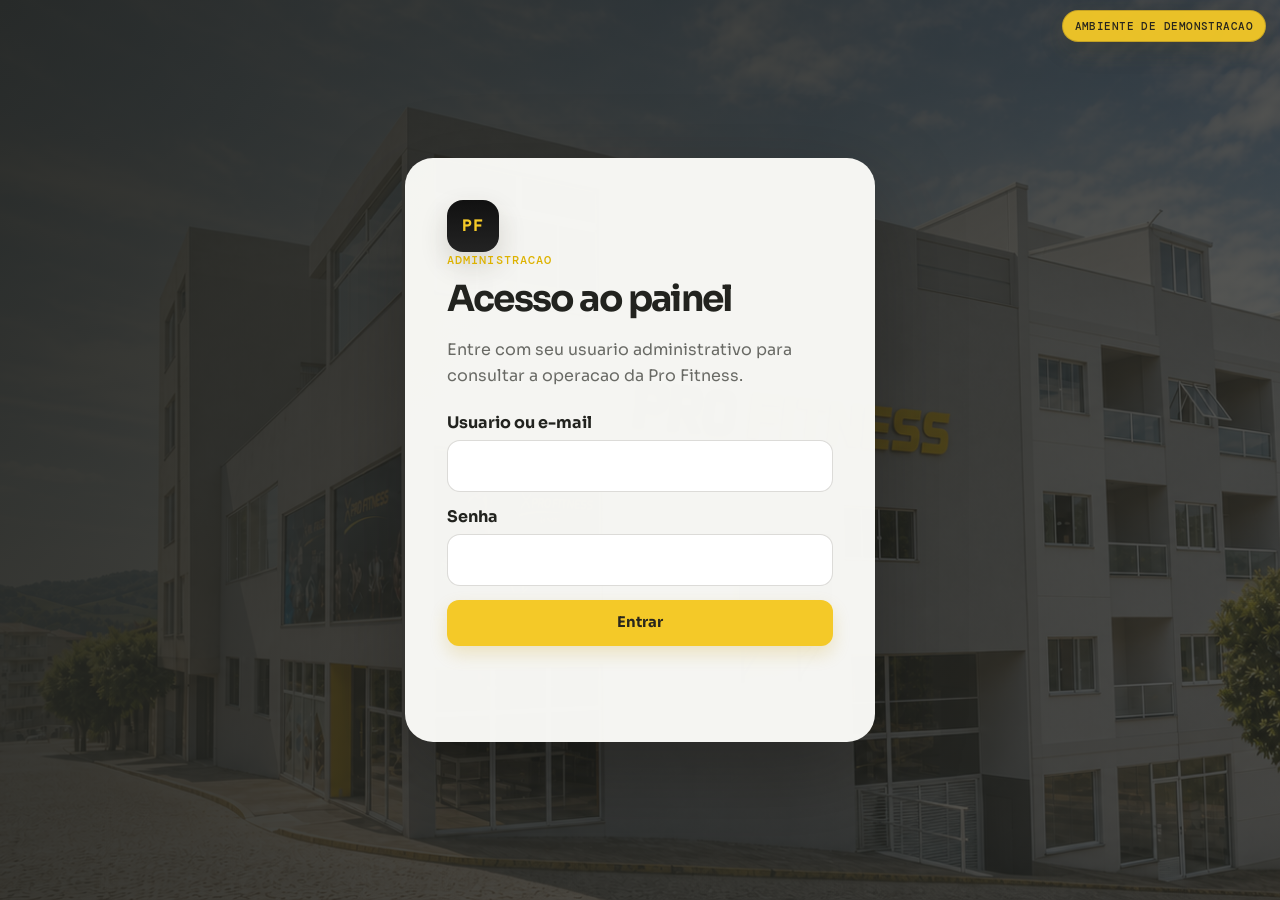
==== painel.html @ 15c0f190 "Compact admin dashboard layout" ====
<!DOCTYPE html>

<html lang="pt-BR">
<head>
<meta charset="utf-8"/>
<meta content="width=device-width, initial-scale=1.0" name="viewport"/>
<title>Pro Fitness | Painel de Gestao</title>
<meta content="#f4c928" name="theme-color"/>
<link href="https://fonts.googleapis.com" rel="preconnect"/>
<link crossorigin="" href="https://fonts.gstatic.com" rel="preconnect"/>
<link href="https://fonts.googleapis.com/css2?family=DM+Mono:wght@400;500&amp;family=Sora:wght@400;500;600;700;800&amp;display=swap" rel="stylesheet"/>
<link href="assets/css/painel.css?v=20260711-admin-compact1" rel="stylesheet"/>
<link href="manifest.webmanifest" rel="manifest"/>
</head>
<body>
<div class="environment-badge" data-environment-badge hidden></div>
<section class="admin-auth-view" id="adminAuthView"><div class="admin-auth-card" id="adminLoginCard"><span class="brand-mark">PF</span><p class="eyebrow">ADMINISTRACAO</p><h1>Acesso ao painel</h1><p>Entre com seu usuario administrativo para consultar a operacao da Pro Fitness.</p><form id="adminLoginForm" class="admin-auth-form"><label>Usuario ou e-mail<input name="login" autocomplete="username" required/></label><label>Senha<input type="password" name="password" autocomplete="current-password" required/></label><button class="primary-button" type="submit">Entrar</button></form><p id="adminLoginFeedback" class="admin-auth-feedback" aria-live="polite"></p></div><div class="admin-auth-card" id="adminPasswordChangeCard" hidden><span class="brand-mark">PF</span><p class="eyebrow">PRIMEIRO ACESSO</p><h1>Crie uma nova senha</h1><p>Substitua a senha temporaria antes de abrir o painel.</p><form id="adminPasswordChangeForm" class="admin-auth-form"><label>Senha temporaria<input type="password" name="currentPassword" required/></label><label>Nova senha<input type="password" name="newPassword" minlength="8" required/></label><label>Confirmar senha<input type="password" name="confirmPassword" minlength="8" required/></label><button class="primary-button" type="submit">Salvar nova senha</button></form><button class="ghost-button" id="cancelAdminPasswordChange" type="button">Cancelar</button><p id="adminPasswordChangeFeedback" class="admin-auth-feedback" aria-live="polite"></p></div></section>
<div class="dashboard-shell" id="adminAppShell" hidden>
<header class="admin-header photo-only-header">
<figure class="academy-visual">
<img alt="Fachada da Pro Fitness Academia" src="assets/images/pro-fitness-fachada.png"/>
</figure>
</header>
<div class="admin-session-bar"><div><span>Sessao</span><strong id="adminCurrentUser">-</strong></div><button class="ghost-button" id="adminLogoutButton" type="button">Sair</button></div>
<div class="panel-navigation-shell">
<nav aria-label="Areas do painel" class="main-section-nav">
<button aria-pressed="true" class="main-section-button active" data-main-section="overview" type="button">
<span>Painel</span>
</button>
<button aria-pressed="false" class="main-section-button" data-main-section="operation" type="button">
<span>Alunos</span>
</button>
<button aria-pressed="false" class="main-section-button" data-main-section="weekly" type="button">
<span>Grade</span>
</button>
<button aria-pressed="false" class="main-section-button" data-main-section="staff" type="button">
<span>Equipe</span>
</button>
<button aria-pressed="false" class="main-section-button finance-nav-button" data-main-section="finance" type="button">
<span>Financeiro</span>
</button>
<button aria-pressed="false" class="main-section-button" data-main-section="settings" type="button"><span>Config</span></button>
</nav>
<div class="panel-utility-actions">
<label class="global-student-search"><span class="visually-hidden">Busca global de aluno</span><input autocomplete="off" id="globalStudentSearch" list="globalStudentSearchList" placeholder="Localizar aluno" type="search"/><datalist id="globalStudentSearchList"></datalist></label>
<a class="ghost-button" href="index.html">Aluno</a>
<details class="system-menu">
<summary>Ferramentas</summary>
<div class="system-menu-popover">
<button class="ghost-button" id="syncSheetsButton">Sincronizar Sheets</button>
<button class="ghost-button" id="openGateSimulatorButton">Simular catraca</button>
<button class="ghost-button danger-button" id="resetDemoButton">Restaurar demonstracao</button>
</div>
</details>
</div>
<div class="admin-sync-status" id="adminSyncStatus" aria-live="polite">
<span class="admin-sync-dot" id="adminConnectionDot"></span>
<strong id="adminConnectionText">Dados deste computador</strong>
<button class="admin-sync-pending" hidden id="adminPendingSyncButton" type="button">0 pendencias</button>
<span id="adminLastSyncText">Ainda nao sincronizado</span>
<button class="ghost-button admin-sync-now" id="retryAdminSyncButton" type="button">Sincronizar</button>
</div>
</div>
<section class="main-section overview-section" data-main-panel="overview" id="overviewSection">
<article class="overview-lead operational-bar">
<div>
<h2 id="overviewDate">Hoje na Pro Fitness</h2>
</div>
<div class="overview-lead-actions">
<button class="primary-button" id="openStudentsOverviewButton" type="button">Alunos</button>
</div>
</article>
<section class="overview-grid" id="metricGrid"></section>
<section class="admin-daily-grid" id="adminDailyGrid"></section>
<section class="insight-grid">
<article class="dashboard-card insight-card attendance-card">
<div class="section-head">
<div>
<h2>Frequencia nos ultimos 7 dias</h2>
</div>
<span class="insight-label" id="attendanceTotal">0 entradas</span>
</div>
<div aria-label="Grafico de entradas dos ultimos sete dias" class="attendance-chart" id="attendanceChart"></div>
</article>
<article class="dashboard-card insight-card agenda-summary-card">
<div class="section-head">
<div>
<h2>Agenda de hoje</h2>
</div>
</div>
<div class="agenda-summary" id="todayAgendaSummary"></div>
</article>
<article class="dashboard-card insight-card enrollment-chart-card">
<div class="section-head">
<div>
<h2>Novas matriculas por mes</h2>
</div>
<span class="insight-label">Ultimos 6 meses</span>
</div>
<div aria-label="Grafico de novas matriculas dos ultimos seis meses" class="enrollment-chart" id="enrollmentChart"></div>
</article>
<article class="dashboard-card insight-card student-mix-card">
<div class="section-head">
<div>
<h2>Situacao dos alunos</h2>
</div>
</div>
<div class="student-mix" id="studentMix"></div>
</article>
</section>
<article class="dashboard-card weekly-overview-card">
<div class="section-head weekly-overview-head">
<div>
<h2>Agenda semanal</h2>
</div>
<button class="ghost-button" id="manageWeeklyScheduleButton" type="button">Atualizar grade</button>
</div>
<div class="weekly-overview-layout">
<section aria-label="Calendario semanal de atividades" class="weekly-calendar-panel">
<div class="weekly-day-selector" id="weeklyDaySelector"></div>
<div class="weekly-calendar" id="weeklyScheduleCalendar"></div>
</section>
<aside class="upcoming-classes-panel">
<div class="upcoming-panel-head">
<h3>Proximas aulas</h3>
</div>
<div class="upcoming-class-list" id="upcomingClassList"></div>
</aside>
</div>
</article>
</section>
<section class="main-section operation-section" data-main-panel="operation" hidden="" id="operationSection">
<article class="dashboard-card operation-command-bar">
<label class="operation-search-field">
<span class="visually-hidden">Buscar aluno</span>
<input autocomplete="off" id="studentSearchFilter" placeholder="Nome, telefone ou plano" type="search"/>
</label>
<div class="operation-command-actions">
<span class="result-count" id="studentRosterCount">0 alunos</span>

</div>
</article>
<section class="workspace-grid">
<article class="dashboard-card list-card">
<div class="section-head operation-list-head">
<div>
<h2>Alunos</h2>
</div>
<div class="toolbar">
<button class="filter-button active" data-filter="todos">Todos</button>
<button class="filter-button" data-filter="ativos">Liberados</button>
<button class="filter-button" data-filter="bloqueados">Bloqueados</button>
<button class="filter-button" data-filter="pendentes">Matricula pendente</button>
</div>
</div>
<div class="roster-list" id="studentRoster"></div>
</article>
<article class="dashboard-card detail-card">
<div class="empty-state" id="workspaceEmpty">Selecione um aluno.</div>
<div hidden="" id="workspaceContent">
<section class="student-fixed-header" id="studentFixedHeader">
<div class="student-header-top">
<div class="student-identity-block">
<div class="student-name-line">
<h2 id="workspaceTitle">Selecione um aluno</h2>
<div class="student-header-badges" id="studentHeaderBadges"></div>
</div>
<div class="student-header-meta" id="studentHeaderMeta"></div>
</div>
<div aria-label="Acoes rapidas do aluno" class="student-quick-actions admin-finance-only-actions">
<button class="primary-button" data-quick-action="payment" type="button">Receber mensalidade</button>




</div>
</div>
<div class="student-presence-summary" id="studentPresenceSummary"></div>
</section>
<div aria-label="Gestao do aluno" class="student-tabs" role="tablist">
<button aria-controls="tabFicha" aria-selected="true" class="student-tab active" data-panel-tab="ficha" role="tab" type="button">Resumo</button>
<button aria-controls="tabTreinos" aria-selected="false" class="student-tab" data-panel-tab="treinos" role="tab" type="button">Treinos</button>
<button aria-controls="tabAvaliacoes" aria-selected="false" class="student-tab" data-panel-tab="avaliacoes" role="tab" type="button">Avaliacoes</button>
<button aria-controls="tabAgenda" aria-selected="false" class="student-tab" data-panel-tab="agenda" role="tab" type="button">Agenda</button>
<button aria-controls="tabPresencas" aria-selected="false" class="student-tab" data-panel-tab="presencas" role="tab" type="button">Presenças</button>
</div>
<section class="student-tab-panel active" data-panel="ficha" id="tabFicha" role="tabpanel"><section class="sub-card module-card admin-readonly-card">
<div class="section-head compact-head">
<div><h3>Resumo</h3></div>
<span class="readonly-chip">Somente consulta</span>
</div>
<div class="admin-student-data-grid" id="adminStudentSummary"></div>
<div class="admin-stat-grid" id="adminOperationalStats"></div>
</section>
<section class="sub-card module-card student-form-card" hidden="">
<form class="student-form-layout" id="studentForm">
<input name="id" type="hidden"/>
<div class="student-form-sections">
<section aria-labelledby="personalDataTitle" class="student-form-section">
<div class="student-form-section-head">
<h3 id="personalDataTitle">Dados pessoais</h3>
</div>
<div class="form-grid student-form-grid">
<label class="full">
Nome
<input name="name" required="" type="text"/>
</label>
<label>
Telefone
<input name="phone" required="" type="tel"/>
</label>
<label>
E-mail
<input name="email" required="" type="email"/>
</label>
<label>
Data de nascimento
<input name="birthDate" type="date"/>
</label>
<label>
Objetivo
<input name="goal" placeholder="Ex.: hipertrofia" type="text"/>
</label>
<label class="full">
Observacoes gerais
<textarea name="notes" rows="3"></textarea>
</label>
</div>
</section>
<section aria-labelledby="planDataTitle" class="student-form-section">
<div class="student-form-section-head">
<h3 id="planDataTitle">Plano</h3>
</div>
<div class="form-grid student-form-grid">
<label class="full">
Plano
<input name="plan" placeholder="Ex.: 3x por semana" type="text"/>
</label>
<label>
Valor mensal
<input min="0" name="monthlyFee" placeholder="0,00" step="0.01" type="number"/>
</label>
<label>
Status do aluno
<select name="status">
<option value="ativo">Ativo</option>
<option value="pausado">Pausado</option>
<option value="inativo">Inativo</option>
</select>
</label>
</div>
</section>
<section aria-labelledby="healthDataTitle" class="student-form-section">
<div class="student-form-section-head">
<h3 id="healthDataTitle">Saude e restricoes</h3>
</div>
<div class="form-grid student-form-grid">
<label class="full">
Restricoes fisicas
<textarea name="restrictions" placeholder="Lesoes, dores, limitacoes e cuidados importantes." rows="5"></textarea>
</label>
</div>
</section>
<section aria-labelledby="accessDataTitle" class="student-form-section">
<div class="student-form-section-head">
<h3 id="accessDataTitle">Acesso ao aplicativo</h3>
</div>
<div class="form-grid student-form-grid">
<label>
Status da matricula
<select name="enrollmentStatus">
<option value="pendente">Pendente</option>
<option value="ativo">Ativo</option>
</select>
</label>
<label>
Politica de acesso
<select name="appAccessPolicy">
<option value="auto">Automatico pelas regras do sistema</option>
<option value="liberado">Liberado manualmente</option>
<option value="bloqueado">Bloqueado manualmente</option>
</select>
</label>
<label class="full">
Motivo do bloqueio ou observacao
<textarea name="accessBlockReason" rows="3"></textarea>
</label>
</div>
</section>
</div>
<div class="student-form-savebar">
<span id="studentFormSaveStatus">Ficha do aluno</span>
<button class="primary-button" type="submit">Salvar aluno</button>
</div>
</form>
</section>
<section class="sub-card module-card student-financial-history-card">
<div class="section-head compact-head">
<div>
<h3>Historico de pagamentos</h3>
</div>
<button class="ghost-button" id="openStudentFinanceHistoryButton" type="button">Abrir no Financeiro</button>
</div>
<div class="student-financial-summary" id="studentFinancialSummary"></div>
<div class="student-payment-history" id="studentPaymentHistory"></div>
</section>
<section class="sub-card module-card student-history-card">
<div class="section-head compact-head">
<div>
<h3>Atividade operacional</h3>
</div>
</div>
<div class="timeline-list" id="studentTimeline"></div>
</section>
</section>
<section class="student-tab-panel" data-panel="treinos" hidden="" id="tabTreinos" role="tabpanel">
<div class="module-grid">
<section class="sub-card module-card" hidden="">
<div class="section-head compact-head">
<div>
<h3>Treino</h3>
</div>
<button class="ghost-button" id="newWorkoutButton" type="button">Novo treino</button>
</div>
<form class="form-grid" id="workoutForm">
<input name="id" type="hidden"/>
<input name="studentId" type="hidden"/>
<label>
                      Nome do treino
                      <input name="title" placeholder="Ex.: Treino A - Superiores" required="" type="text"/>
</label>
<label>
                      Divisao
                      <select name="division">
<option value="A">A</option>
<option value="B">B</option>
<option value="C">C</option>
<option value="D">D</option>
</select>
</label>
<label>
                      Grupo muscular
                      <input name="muscleGroup" placeholder="Ex.: Peito e triceps" type="text"/>
</label>
<label>
                      Status
                      <select name="status">
<option value="ativo">Ativo</option>
<option value="encerrado">Encerrado</option>
</select>
</label>
<label class="full">
                      Exercicios
                      <textarea name="exercises" placeholder="Um exercicio por linha ou separado por virgula." required="" rows="4"></textarea>
</label>
<label>
                      Series
                      <input name="sets" placeholder="Ex.: 4x" type="text"/>
</label>
<label>
                      Repeticoes
                      <input name="reps" placeholder="Ex.: 8-12" type="text"/>
</label>
<label>
                      Carga de referencia
                      <input name="load" placeholder="Ex.: 30 kg" type="text"/>
</label>
<label>
                      Intervalo
                      <input name="rest" placeholder="Ex.: 60 s" type="text"/>
</label>
<label class="full">
                      Observacoes
                      <textarea name="notes" rows="3"></textarea>
</label>
<div class="form-actions full">
<button class="primary-button" type="submit">Salvar treino</button>
</div>
</form>
</section>
<section class="sub-card module-card">
<div class="section-head compact-head">
<div>
<h3>Treinos registrados pelo professor</h3>
</div>
</div>
<div class="admin-stat-grid compact" id="adminWorkoutStats"></div><div class="record-list" id="workoutList"></div>
</section>
</div>
</section>
<section class="student-tab-panel" data-panel="avaliacoes" hidden="" id="tabAvaliacoes" role="tabpanel">
<div class="module-grid">
<section class="sub-card module-card" hidden="">
<div class="section-head compact-head">
<div>
<h3>Nova avaliacao fisica</h3>
</div>
<button class="ghost-button" id="newAssessmentButton" type="button">Nova avaliacao</button>
</div>
<form class="form-grid" id="assessmentForm">
<input name="id" type="hidden"/>
<input name="studentId" type="hidden"/>
<label>
                      Data
                      <input name="date" required="" type="date"/>
</label>
<label>
                      Peso (kg)
                      <input min="0" name="weight" required="" step="0.1" type="number"/>
</label>
<label>
                      Altura (m)
                      <input min="0" name="height" required="" step="0.01" type="number"/>
</label>
<label>
                      IMC calculado
                      <input name="imc" readonly="" step="0.01" type="number"/>
</label>
<label>
                      Gordura corporal (%)
                      <input min="0" name="bodyFat" step="0.1" type="number"/>
</label>
<label>
                      Peitoral (cm)
                      <input min="0" name="chest" step="0.1" type="number"/>
</label>
<label>
                      Cintura (cm)
                      <input min="0" name="waist" step="0.1" type="number"/>
</label>
<label>
                      Quadril (cm)
                      <input min="0" name="hip" step="0.1" type="number"/>
</label>
<label>
                      Braco (cm)
                      <input min="0" name="arm" step="0.1" type="number"/>
</label>
<label>
                      Coxa (cm)
                      <input min="0" name="thigh" step="0.1" type="number"/>
</label>
<label class="full">
                      Fotos de evolucao (links)
                      <textarea name="photos" placeholder="Cole links das fotos, separados por virgula." rows="2"></textarea>
</label>
<label class="full">
                      Observacoes
                      <textarea name="notes" rows="3"></textarea>
</label>
<div class="form-actions full">
<button class="primary-button" type="submit">Salvar avaliacao</button>
</div>
</form>
</section>
<section class="sub-card module-card">
<div class="section-head compact-head">
<div>
<h3>Avaliações registradas pelo professor</h3>
</div>
</div>
<div class="admin-stat-grid compact" id="adminAssessmentStats"></div><div class="evolution-chart" hidden="" id="assessmentEvolution"></div>
<div class="record-list" id="assessmentList"></div>
</section>
</div>
</section>
<section class="student-tab-panel" data-panel="agenda" hidden="" id="tabAgenda" role="tabpanel">
<div class="module-grid">
<section class="sub-card module-card" hidden="">
<div class="section-head compact-head">
<div>
<h3>Marcar aula</h3>
</div>
<button class="ghost-button" id="newScheduleButton" type="button">Nova aula</button>
</div>
<form class="form-grid" id="scheduleForm">
<input name="id" type="hidden"/>
<input name="studentId" type="hidden"/>
<label>
                      Data
                      <input name="date" required="" type="date"/>
</label>
<label>
                      Horario
                      <input name="time" required="" type="time"/>
</label>
<label>
                      Modalidade
                      <select name="type">
<option value="presencial">Presencial</option>
<option value="online">Online</option>
</select>
</label>
<label>
                      Status
                      <select name="status">
<option value="marcada">Marcada</option>
<option value="realizada">Realizada</option>
<option value="falta">Falta</option>
<option value="remarcada">Remarcada</option>
<option value="cancelada">Cancelada</option>
</select>
</label>
<label class="full">
                      Observacoes
                      <textarea name="notes" placeholder="Detalhes da sessao, local ou lembretes." rows="4"></textarea>
</label>
<div class="form-actions full">
<button class="primary-button" type="submit">Salvar aula</button>
</div>
</form>
</section>
<section class="sub-card module-card">
<div class="section-head compact-head">
<div>
<h3>Agenda registrada pelo professor</h3>
</div>
</div>
<div class="admin-stat-grid compact" id="adminScheduleStats"></div><div class="record-list" id="scheduleList"></div>
</section>
</div>
</section>
<section class="student-tab-panel" data-panel="presencas" hidden="" id="tabPresencas" role="tabpanel"><section class="sub-card module-card admin-presence-card">
<div class="section-head compact-head">
<div><h3>Presenças e acesso</h3></div>
<span class="readonly-chip">Somente consulta</span>
</div>
<div class="admin-stat-grid" id="adminPresenceStats"></div>
<div class="record-list admin-presence-history" id="adminPresenceHistory"></div>
</section>
<div class="double-grid" hidden="">
<section class="sub-card module-card">
<div class="section-head compact-head">
<div>
<h3>QR da matricula</h3>
</div>
<button class="ghost-button" id="regenEnrollmentButton" type="button">Reemitir QR de matricula</button>
</div>
<div class="code-box" id="enrollmentCodeBox"></div>
<div class="qr-box" id="enrollmentQr"></div>
</section>
<section class="sub-card module-card">
<div class="section-head compact-head">
<div>
<h3>QR de acesso</h3>
</div>
<button class="ghost-button" id="regenGateButton" type="button">Regenerar QR da roleta</button>
</div>
<div class="code-box" id="gateCodeBox"></div>
<div class="qr-box" id="gateQr"></div>
<div class="helper-block" id="gateStateBox"></div>
</section>
</div>
</section>
</div>
</article>
</section>
<section class="footer-grid">
<article class="dashboard-card">
<div class="section-head">
<div>
<h2>Alertas de acesso e cadastro</h2>
</div>
</div>
<div class="timeline-list" id="alertBoard"></div>
</article>
<article class="dashboard-card">
<div class="section-head">
<div>
<h2>Historico do sistema</h2>
</div>
</div>
<div class="timeline-list" id="logBoard"></div>
</article>
</section>
</section>
<section class="main-section weekly-management-section" data-main-panel="weekly" hidden="" id="weeklyManagementSection">
<section class="weekly-management-layout">
<article class="dashboard-card weekly-editor-card">
<div class="section-head compact-head">
<div>
<h2 id="weeklyEditorTitle">Nova atividade</h2>
</div>
</div>
<form class="form-grid weekly-schedule-form" id="weeklyScheduleForm">
<input name="id" type="hidden"/>
<label class="full">
                Nome da atividade
                <input name="title" placeholder="Ex.: Natacao infantil" required="" type="text"/>
</label>
<label>
                Modalidade
                <select name="category" required="">
<option value="natacao">Natacao</option>
<option value="hidroginastica">Hidroginastica</option>
<option value="karate">Karate</option>
<option value="jiu-jitsu">Jiu-jitsu</option>
<option value="funcional">Treino funcional</option>
<option value="danca">Danca</option>
<option value="musculacao">Musculacao orientada</option>
<option value="outra">Outra atividade</option>
</select>
</label>
<label>
                Dia da semana
                <select name="dayOfWeek" required="">
<option value="1">Segunda-feira</option>
<option value="2">Terca-feira</option>
<option value="3">Quarta-feira</option>
<option value="4">Quinta-feira</option>
<option value="5">Sexta-feira</option>
<option value="6">Sabado</option>
<option value="0">Domingo</option>
</select>
</label>
<label>
                Inicio
                <input name="startTime" required="" type="time"/>
</label>
<label>
                Termino
                <input name="endTime" required="" type="time"/>
</label>
<label class="full">
                Professor
                <input name="teacherName" placeholder="Nome do professor" required="" type="text"/>
</label>
<label>
                Local
                <input name="location" placeholder="Ex.: Piscina" type="text"/>
</label>
<label>
                Limite de alunos
                <input min="0" name="capacity" placeholder="Ex.: 20" step="1" type="number"/>
</label>
<label class="full">
                Status
                <select name="status">
<option value="ativo">Ativa na grade</option>
<option value="inativo">Oculta temporariamente</option>
</select>
</label>
<label class="full">
                Observacoes
                <textarea name="notes" placeholder="Faixa etaria, nivel ou orientacoes importantes." rows="3"></textarea>
</label>
<div class="form-actions full weekly-form-actions">
<button class="ghost-button" id="clearWeeklyScheduleButton" type="button">Limpar</button>
<button class="primary-button" type="submit">Salvar na grade</button>
</div>
</form>
</article>
<article class="dashboard-card weekly-admin-list-card">
<div class="section-head weekly-admin-list-head">
<div>
<h2>Grade semanal</h2>
</div>
<span class="result-count" id="weeklyScheduleCount">0 horarios</span>
</div>
<div class="weekly-admin-filters">
<label>
                Dia
                <select id="weeklyDayFilter">
<option value="todos">Todos os dias</option>
<option value="1">Segunda-feira</option>
<option value="2">Terca-feira</option>
<option value="3">Quarta-feira</option>
<option value="4">Quinta-feira</option>
<option value="5">Sexta-feira</option>
<option value="6">Sabado</option>
<option value="0">Domingo</option>
</select>
</label>
<label>
                Buscar
                <input id="weeklySearchFilter" placeholder="Atividade ou professor" type="search"/>
</label>
</div>
<div class="weekly-admin-list" id="weeklyScheduleAdminList"></div>
</article>
</section>
</section>
<section class="main-section staff-section" data-main-panel="staff" hidden="" id="staffSection">
<header class="dashboard-card staff-report-hero">
<div><p class="eyebrow">Equipe</p><h2>Presenca dos professores</h2><p>Entradas, saidas e permanencia. Registro operacional, sem finalidade trabalhista.</p></div>
<div class="staff-report-actions"><button class="ghost-button" id="exportStaffTimeCsvButton" type="button">Exportar CSV</button><button class="primary-button" id="printStaffTimeReportButton" type="button">Imprimir</button></div>
</header>
<article class="dashboard-card staff-report-filters">
<label>De<input id="staffReportStartDate" type="date"/></label>
<label>Ate<input id="staffReportEndDate" type="date"/></label>
<label>Professor<select id="staffReportProfessorFilter"><option value="">Toda a equipe</option></select></label>
<button class="primary-button" id="applyStaffTimeFiltersButton" type="button">Aplicar</button>
</article>
<section class="staff-time-metrics" id="staffTimeMetrics"></section>
<article class="dashboard-card staff-time-report" id="staffTimePrintableReport">
<header class="staff-time-report-head"><div><p class="eyebrow">Pro Fitness Academia</p><h2>Relatorio de presenca e permanencia</h2><p id="staffTimeReportPeriod">Periodo selecionado</p></div><strong id="staffTimeReportPerson">Toda a equipe</strong></header>
<div class="staff-time-table" id="staffTimeTable"></div>
<footer class="staff-time-signatures"><span>Responsavel administrativo</span><span>Professor</span></footer>
</article>
</section>
<section class="main-section settings-section" data-main-panel="settings" hidden="" id="settingsSection">
<header class="dashboard-card settings-head"><div><h2>Configuracoes</h2></div></header>
<section class="settings-grid">
<article class="dashboard-card settings-card"><div class="section-head"><div><h2>Planos</h2></div></div><form class="settings-inline-form" id="planCatalogForm"><label>Nome<input name="name" required type="text"/></label><label>Valor mensal<input min="0" name="monthlyFee" step="0.01" type="number"/></label><button class="primary-button" type="submit">Adicionar</button></form><div class="settings-list" id="planCatalogList"></div></article>
<article class="dashboard-card settings-card"><div class="section-head"><div><h2>Modalidades</h2></div></div><form class="settings-inline-form" id="modalityCatalogForm"><label>Nome<input name="name" required type="text"/></label><button class="primary-button" type="submit">Adicionar</button></form><div class="settings-list" id="modalityCatalogList"></div></article>
<article class="dashboard-card settings-card"><div class="section-head"><div><h2>Regras do aluno</h2></div></div><form class="settings-inline-form" id="paymentRulesForm"><label>Dias de aviso<input name="paymentAlertDays" placeholder="7, 3, 0" required type="text"/></label><label>Dias de tolerancia<input min="0" name="paymentGraceDays" required type="number"/></label><label>WhatsApp<input name="whatsappNumber" placeholder="5522988233216" type="text"/></label><label class="checkbox-row"><input name="blockAccessOnOverdue" type="checkbox"/><span>Bloquear acesso apos a tolerancia</span></label><button class="primary-button" type="submit">Salvar</button></form></article>
<article class="dashboard-card settings-card staff-settings-card"><div class="section-head"><div><h2>Professores</h2></div></div><form class="settings-inline-form staff-inline-form" id="staffCatalogForm"><label>Nome<input name="name" required type="text"/></label><label>E-mail<input name="email" type="email"/></label><button class="primary-button" type="submit">Adicionar</button></form><div class="settings-list" id="staffCatalogList"></div></article>
<article class="dashboard-card settings-card account-settings-card"><div class="section-head"><div><h2>Usuarios e acessos</h2></div><button class="ghost-button" id="refreshAccountsButton" type="button">Atualizar</button></div><form class="settings-inline-form account-inline-form" id="accountForm"><label>Perfil<select name="role"><option value="student">Aluno</option><option value="professor">Professor</option><option value="admin">Administrador</option></select></label><label>ID do cadastro<input name="personId" required/></label><label>Login / matricula<input name="login" required/></label><label>E-mail<input name="email" type="email"/></label><button class="primary-button" type="submit">Gerar acesso</button></form><div class="settings-list account-list" id="accountList"><p>Carregue as contas para gerenciar acessos.</p></div></article>
<article class="dashboard-card settings-card security-settings-card"><div class="section-head"><div><h2>Sessoes ativas</h2></div><button class="ghost-button" id="refreshSessionsButton" type="button">Atualizar</button></div><div class="settings-list security-list" id="sessionList"><p>Carregue as sessoes para consultar os aparelhos conectados.</p></div></article>
<article class="dashboard-card settings-card security-settings-card"><div class="section-head"><div><h2>Tentativas de login</h2></div><button class="ghost-button" id="refreshLoginAttemptsButton" type="button">Atualizar</button></div><div class="settings-list security-list" id="loginAttemptList"><p>Carregue as tentativas para consultar o historico recente.</p></div></article>
</section>
<article class="dashboard-card admin-quality-card"><div class="section-head"><div><h2>Qualidade cadastral</h2></div></div><div class="admin-quality-grid" id="adminQualityGrid"></div></article>
<article class="dashboard-card data-tools-card">
<div class="section-head"><div><h2>Dados e backup</h2></div></div>
<div class="data-tools-actions">
<button class="primary-button" id="downloadDataBackupButton" type="button">Baixar backup JSON</button>
<label class="ghost-button file-action" for="restoreDataBackupInput">Restaurar backup<input accept="application/json,.json" hidden id="restoreDataBackupInput" type="file"/></label>
<label class="ghost-button file-action" for="importStudentsCsvInput">Importar alunos CSV<input accept="text/csv,.csv" hidden id="importStudentsCsvInput" type="file"/></label>
<button class="ghost-button" id="runDataAuditButton" type="button">Executar auditoria</button>
</div>
<div class="data-audit-grid" id="dataAuditGrid"></div>
<div class="data-audit-list" id="dataAuditList"></div>
</article>
</section>
<section class="main-section finance-section" data-main-panel="finance" hidden="" id="financeSection">
<header class="dashboard-card finance-command-bar">
<div class="finance-command-controls">
<label class="finance-command-field finance-command-period">
<span>Competencia</span>
<input id="financeMonthFilter" type="month"/>
</label>
<label class="finance-command-field finance-command-student">
<span>Aluno</span>
<input autocomplete="off" id="financeQuickStudentSearch" list="financeQuickStudentList" placeholder="Nome, telefone ou codigo" type="search"/>
<datalist id="financeQuickStudentList"></datalist>
</label>
<button class="primary-button finance-command-primary" id="quickReceivePaymentButton" type="button">Receber mensalidade</button>
<button class="ghost-button" id="newExpenseButton" type="button">Nova despesa</button>
<button class="ghost-button" id="newMovementButton" type="button">Novo lancamento</button>
</div>
</header>
<nav aria-label="Modulos financeiros" class="finance-subnav">
<button aria-pressed="true" class="finance-tab active" data-finance-tab="summary" type="button">Resumo</button>
<button aria-pressed="false" class="finance-tab" data-finance-tab="payments" type="button">Mensalidades</button>
<button aria-pressed="false" class="finance-tab" data-finance-tab="cash" type="button">Caixa</button>
<button aria-pressed="false" class="finance-tab" data-finance-tab="expenses" type="button">Despesas</button>
<button aria-pressed="false" class="finance-tab" data-finance-tab="reports" type="button">Relatorios</button>
</nav>
<section class="finance-panel active" data-finance-panel="summary">
<section class="finance-overview-grid" id="financeMetricGrid"></section>
<section class="finance-summary-layout">
<article class="dashboard-card finance-chart-card">
<div class="section-head">
<div>
<h2>Mensalidades: previsto x recebido</h2>
</div>
<div aria-label="Legenda do grafico" class="finance-legend">
<span><i class="legend-dot paid"></i> Recebido</span>
<span><i class="legend-dot expected"></i> Previsto</span>
</div>
</div>
<div class="finance-chart" id="financeChart"></div>
</article>
<article class="dashboard-card finance-today-card">
<div class="section-head">
<div>
<h2>Caixa de hoje</h2>
</div>
</div>
<div class="finance-today-summary" id="financeTodaySummary"></div>
</article>
</section>
<section class="finance-summary-lower">
<article class="dashboard-card finance-priority-card">
<div class="section-head">
<div>
<h2>Pendencias prioritarias</h2>
</div>
</div>
<div class="finance-priority-list" id="financePriorityList"></div>
</article>
<article class="dashboard-card finance-forecast-card">
<div class="section-head">
<div>
<h2>Previsao dos proximos 30 dias</h2>
</div>
</div>
<div class="finance-forecast" id="financeForecast"></div>
</article>
</section>
</section>
<section class="finance-panel" data-finance-panel="payments" hidden="">
<header class="dashboard-card finance-module-head">
<div>
<h2>Mensalidades</h2>
</div>
<div class="finance-module-actions">
<button class="ghost-button" id="generateMonthlyPaymentsButton" type="button">Gerar mensalidades do mes</button>
</div>
</header>
<section class="finance-layout">
<article class="dashboard-card finance-list-card">
<div class="section-head finance-list-head">
<div>
<h2>Mensalidades da competencia</h2>
</div>
<span class="result-count" id="financeResultCount">0 registros</span>
</div>
<div class="finance-filters payment-filters"><label class="finance-search-field">
                  Buscar aluno
                  <input id="financeSearchFilter" placeholder="Nome, telefone, codigo ou plano" type="search"/>
</label>
<label class="finance-status-field">
                  Status
                  <select id="financeStatusFilter">
<option value="todos">Todos</option>
<option value="vencido">Vencidos</option>
<option value="parcial">Parcialmente pagos</option>
<option value="pendente">Pendentes</option>
<option value="sem-cobranca">Sem cobranca</option>
<option value="pago">Pagos</option>
<option value="cancelado">Cancelados</option>
</select>
</label>
</div>
<div class="finance-table" id="paymentHistory"></div>
</article>
<aside class="dashboard-card finance-student-history-card" id="financeStudentHistoryCard">
<div class="section-head compact-head finance-history-head">
<div>
<h2 id="financeStudentHistoryTitle">Historico do aluno</h2>
</div>
<button class="ghost-button small-button" id="openFinanceStudentProfileButton" type="button">Abrir ficha</button>
</div>
<div class="finance-student-history-summary" id="financeStudentHistorySummary"></div>
<div class="finance-student-history-list" id="financeStudentHistoryList">
<div class="empty-state">Selecione um aluno para consultar o historico.</div>
</div>
</aside>
</section>
</section>
<section class="finance-panel" data-finance-panel="cash" hidden="">
<header class="dashboard-card finance-module-head cash-module-head">
<div><h2>Caixa diario</h2></div>
<div class="finance-module-actions">
<label class="compact-date-field">Data<input id="cashDateFilter" type="date"/></label>
<span class="cash-day-status" id="cashDayStatus">Em aberto</span>
</div>
</header>
<section class="cash-metric-grid" id="cashMetricGrid"></section>
<section class="finance-layout cash-layout" id="cashWorkArea">
<article class="dashboard-card finance-list-card cash-list-card">
<div class="section-head"><div><h2>Movimentacoes</h2></div><span class="result-count" id="movementResultCount">0 registros</span></div>
<div class="cash-filters">
<select id="movementTypeFilter"><option value="todos">Entradas e saidas</option><option value="entrada">Somente entradas</option><option value="saida">Somente saidas</option></select>
<select id="movementMethodFilter"><option value="todos">Todas as formas</option><option value="pix">Pix</option><option value="cartao">Cartao</option><option value="dinheiro">Dinheiro</option><option value="boleto">Boleto</option><option value="transferencia">Transferencia</option></select>
<input id="movementSearchFilter" placeholder="Buscar descricao ou categoria" type="search"/>
</div>
<div aria-hidden="true" class="movement-table-header"><span>Horario</span><span>Descricao</span><span>Forma / conta</span><span>Tipo</span><span>Valor</span><span>Acao</span></div>
<div class="movement-list" id="movementList"></div>
</article>
<aside class="dashboard-card finance-editor" hidden="" id="movementEditorCard">
<div class="section-head compact-head"><div><h2 id="movementEditorTitle">Novo lancamento</h2></div></div>
<form class="form-grid finance-form" id="movementForm">
<input name="id" type="hidden"/>
<label>Data<input name="date" required="" type="date"/></label>
<label>Horario<input name="time" required="" type="time"/></label>
<label>Tipo<select name="type"><option value="entrada">Entrada</option><option value="saida">Saida</option></select></label>
<label>Categoria<select name="category"><option value="mensalidade">Mensalidade</option><option value="avaliacao">Avaliacao</option><option value="venda">Venda</option><option value="limpeza">Limpeza</option><option value="manutencao">Manutencao</option><option value="utilidades">Utilidades</option><option value="salarios">Salarios</option><option value="impostos">Impostos</option><option value="outros">Outros</option></select></label>
<label>Centro de custo<select name="costCenter"><option value="geral">Geral</option><option value="musculacao">Musculacao</option><option value="natacao">Natacao</option><option value="lutas">Lutas</option><option value="aulas">Aulas coletivas</option><option value="administrativo">Administrativo</option></select></label>
<label class="full">Descricao<input name="description" required="" type="text"/></label>
<label>Valor<input min="0" name="amount" required="" step="0.01" type="number"/></label>
<label>Forma<select name="method"><option value="pix">Pix</option><option value="cartao">Cartao</option><option value="dinheiro">Dinheiro</option><option value="boleto">Boleto</option><option value="transferencia">Transferencia</option></select></label>
<label class="full">Conta<select name="account"><option value="caixa-principal">Caixa principal</option><option value="conta-bancaria">Conta bancaria</option></select></label>
<label class="full">Observacoes<textarea name="notes" rows="2"></textarea></label>
<div class="form-actions full finance-dual-actions"><button class="ghost-button" id="clearMovementButton" type="button">Cancelar</button><button class="primary-button" type="submit">Salvar movimento</button></div>
</form>
</aside>
</section>
<section class="cash-closing-layout compact-cash-closing">
<article class="dashboard-card cash-closing-card">
<div class="section-head"><div><h2>Fechamento</h2></div><span class="result-count" id="cashClosingStatus">Em aberto</span></div>
<form class="cash-closing-form" id="cashClosingForm">
<input name="id" type="hidden"/>
<label>Saldo inicial<input name="openingBalance" step="0.01" type="number" value="0"/></label>
<label>Dinheiro contado<input name="countedCash" required="" step="0.01" type="number"/></label>
<label>Responsavel<input name="closedBy" required="" type="text" value="Administracao"/></label>
<div class="cash-closing-preview" id="cashClosingPreview"></div>
<details class="cash-closing-notes"><summary>Observacoes</summary><textarea name="notes" rows="2"></textarea></details>
<div class="cash-closing-action"><button class="primary-button" id="cashClosingSubmitButton" type="submit">Fechar caixa</button></div>
</form>
</article>
<article class="dashboard-card cash-history-card">
<div class="section-head"><div><h2>Ultimos fechamentos</h2></div></div>
<div class="cash-closing-history" id="cashClosingHistory"></div>
</article>
</section>
</section>
<section class="finance-panel" data-finance-panel="expenses" hidden="">
<header class="dashboard-card finance-module-head expense-module-head">
<div><h2>Despesas</h2></div><div class="finance-module-actions"><button class="ghost-button" id="generateRecurringExpensesButton" type="button">Gerar recorrentes</button></div>
</header>
<section class="expense-metric-grid" id="expenseMetricGrid"></section>
<section class="finance-layout expense-layout" id="expenseWorkArea">
<article class="dashboard-card finance-list-card expense-list-card">
<div class="section-head"><div><h2>Contas</h2></div><span class="result-count" id="expenseResultCount">0 registros</span></div>
<div class="expense-filters">
<input aria-label="Mes das despesas" id="expenseMonthFilter" type="month"/>
<input id="expenseSearchFilter" placeholder="Buscar despesa ou fornecedor" type="search"/>
<select class="visually-hidden" id="expenseStatusFilter" tabindex="-1"><option value="todos">Todas</option><option value="pendente">Pendentes</option><option value="proximas">Proximas</option><option value="vencido">Vencidas</option><option value="pago">Pagas</option></select>
</div>
<div aria-label="Filtrar despesas por situacao" class="expense-status-tabs" id="expenseStatusTabs" role="group">
<button class="expense-status-button active" data-expense-status="todos" type="button">Todas</button>
<button class="expense-status-button" data-expense-status="pendente" type="button">Pendentes</button>
<button class="expense-status-button" data-expense-status="proximas" type="button">Proximas</button>
<button class="expense-status-button" data-expense-status="vencido" type="button">Vencidas</button>
<button class="expense-status-button" data-expense-status="pago" type="button">Pagas</button>
</div>
<div aria-hidden="true" class="expense-table-header"><span>Vencimento</span><span>Despesa</span><span>Categoria</span><span>Fornecedor</span><span>Valor</span><span>Status</span><span>Acao</span></div>
<div class="expense-list" id="expenseList"></div>
</article>
<aside class="dashboard-card finance-editor" hidden="" id="expenseEditorCard">
<div class="section-head compact-head"><div><h2 id="expenseEditorTitle">Nova despesa</h2></div></div>
<form class="form-grid finance-form" id="expenseForm">
<input name="id" type="hidden"/>
<label class="full">Descricao<input name="description" required="" type="text"/></label>
<label class="full">Fornecedor<input name="supplier" type="text"/></label>
<label>Categoria<select name="category"><option value="utilidades">Utilidades</option><option value="aluguel">Aluguel</option><option value="limpeza">Limpeza</option><option value="manutencao">Manutencao</option><option value="equipamentos">Equipamentos</option><option value="salarios">Salarios</option><option value="impostos">Impostos</option><option value="marketing">Marketing</option><option value="outros">Outros</option></select></label>
<label>Centro de custo<select name="costCenter"><option value="geral">Geral</option><option value="musculacao">Musculacao</option><option value="natacao">Natacao</option><option value="lutas">Lutas</option><option value="aulas">Aulas coletivas</option><option value="administrativo">Administrativo</option></select></label>
<label>Valor<input min="0" name="amount" required="" step="0.01" type="number"/></label>
<label>Vencimento<input name="dueDate" required="" type="date"/></label>
<label>Status<select name="status"><option value="pendente">Pendente</option><option value="pago">Pago</option><option value="vencido">Vencido</option></select></label>
<label>Forma<select name="method"><option value="pix">Pix</option><option value="cartao">Cartao</option><option value="dinheiro">Dinheiro</option><option value="boleto">Boleto</option><option value="transferencia">Transferencia</option></select></label>
<label>Recorrencia<select name="recurring"><option value="nao">Nao recorrente</option><option value="mensal">Mensal</option><option value="anual">Anual</option></select></label>
<label class="full">Documento/nota<input name="document" type="text"/></label>
<label class="full">Observacoes<textarea name="notes" rows="2"></textarea></label>
<div class="form-actions full finance-dual-actions"><button class="ghost-button" id="clearExpenseButton" type="button">Cancelar</button><button class="primary-button" type="submit">Salvar despesa</button></div>
</form>
</aside>
</section>
</section>
<section class="finance-panel finance-report-panel" data-finance-panel="reports" hidden="">
<header class="dashboard-card finance-module-head report-module-head">
<div><h2>Relatorios</h2></div>
<div class="finance-module-actions"><button class="ghost-button" id="exportFinanceCsvButton" type="button">Exportar CSV</button><button class="primary-button" id="printFinanceReportButton" type="button">Imprimir / PDF</button></div>
</header>
<article class="dashboard-card report-filter-card">
<div class="report-filters report-filters-final">
<label>Data inicial<input id="reportStartDate" type="date"/></label>
<label>Data final<input id="reportEndDate" type="date"/></label>
<label class="report-student-filter">Aluno<select id="reportStudentFilter"><option value="todos">Todos os alunos</option></select></label>
<label>Tipo<select id="reportTypeFilter"><option value="todos">Entradas e saidas</option><option value="entrada">Entradas</option><option value="saida">Saidas</option></select></label>
<label>Forma<select id="reportMethodFilter"><option value="todos">Todas</option><option value="pix">Pix</option><option value="cartao">Cartao</option><option value="dinheiro">Dinheiro</option><option value="boleto">Boleto</option><option value="transferencia">Transferencia</option></select></label>
<label>Centro de custo<select id="reportCostCenterFilter"><option value="todos">Todos</option><option value="geral">Geral</option><option value="musculacao">Musculacao</option><option value="natacao">Natacao</option><option value="lutas">Lutas</option><option value="aulas">Aulas coletivas</option><option value="administrativo">Administrativo</option></select></label>
<button class="primary-button" id="applyReportFiltersButton" type="button">Atualizar</button>
</div>
</article>
<section class="report-metric-grid" id="reportMetricGrid"></section>
<article class="dashboard-card report-reconciliation-card" id="reportReconciliationCard"></article>
<section class="report-chart-grid">
<article class="dashboard-card report-chart-card"><div class="section-head"><div><h2>Resultado por categoria</h2></div></div><div class="report-bar-list" id="reportCategoryChart"></div></article>
<article class="dashboard-card report-chart-card"><div class="section-head"><div><h2>Formas de pagamento</h2></div></div><div class="report-bar-list" id="reportMethodChart"></div></article>
</section>
<article class="dashboard-card student-report-card" hidden="" id="printableStudentFinanceReport">
<div class="print-report-header"><div><strong>Pro Fitness Academia</strong><span>Relatorio financeiro individual</span></div><span id="studentReportPeriodLabel"></span></div>
<div class="student-report-identification" id="studentReportIdentification"></div>
<section class="student-report-metrics" id="studentReportMetricGrid"></section>
<div class="section-head"><div><h2>Historico de mensalidades</h2></div><span class="result-count" id="studentReportResultCount">0 registros</span></div>
<div class="student-report-payment-table" id="studentReportPaymentTable"></div>
</article>
<article class="dashboard-card report-table-card" id="printableFinanceReport">
<div class="print-report-header"><div><strong>Pro Fitness Academia</strong><span id="reportDocumentTitle">Relatorio financeiro geral</span></div><span id="reportPeriodLabel"></span></div>
<div class="print-report-summary" id="reportPrintSummary"></div>
<div class="section-head"><div><h2 id="reportMovementTitle">Movimentacoes do periodo</h2></div><span class="result-count" id="reportResultCount">0 registros</span></div>
<div class="report-movement-table" id="reportMovementTable"></div>
</article>
</section>
</section>
</div>
<dialog class="payment-dialog" id="paymentDialog">
<form class="payment-dialog-form" id="paymentForm">
<header class="payment-dialog-header">
<div>
<span class="payment-dialog-kicker">Mensalidade</span>
<h2 id="paymentEditorTitle">Receber mensalidade</h2>
</div>
<button aria-label="Fechar" class="dialog-close-button" id="closePaymentDialogButton" type="button">×</button>
</header>
<div class="payment-editor-context" hidden="" id="paymentEditorContext"></div>
<input name="id" type="hidden"/>
<div class="payment-dialog-grid">
<label class="full">Aluno<select id="financeStudentSelect" name="studentId" required=""></select></label>
<label>Competencia<input name="reference" required="" type="month"/></label>
<label>Vencimento<input name="dueDate" required="" type="date"/></label>
<label>Valor previsto<input min="0" name="amount" required="" step="0.01" type="number"/></label>
<label>Status<select name="status"><option value="pago">Pago</option><option value="parcial">Parcial</option><option value="pendente">Pendente</option><option value="vencido">Vencido</option><option value="cancelado">Cancelado</option></select></label>
<label>Forma de pagamento<select name="method"><option value="pix">Pix</option><option value="cartao">Cartao</option><option value="boleto">Boleto</option><option value="dinheiro">Dinheiro</option><option value="transferencia">Transferencia</option></select></label>
<label>Data do pagamento<input name="paidAt" type="date"/></label>
<label>Valor pago<input min="0" name="paidAmount" step="0.01" type="number"/></label>
<label>Responsavel pelo lancamento<input name="recordedBy" required="" type="text"/></label>
</div>
<div class="payment-total-preview"><span>Valor calculado</span><strong id="paymentNetPreview">R$ 0,00</strong></div>
<details class="payment-more-options">
<summary>Desconto, multa e observacao</summary>
<div class="payment-dialog-grid payment-extra-grid">
<label>Desconto<input min="0" name="discount" step="0.01" type="number" value="0"/></label>
<label>Multa/acrescimo<input min="0" name="fine" step="0.01" type="number" value="0"/></label>
<label class="full">Observacoes<textarea name="notes" rows="3"></textarea></label>
</div>
</details>
<footer class="payment-dialog-actions">
<button class="ghost-button" hidden="" id="paymentReceiptButton" type="button">Comprovante</button>
<button class="ghost-button" id="cancelPaymentDialogButton" type="button">Cancelar</button>
<button class="primary-button" id="paymentSubmitButton" type="submit">Confirmar recebimento</button>
</footer>
</form>
</dialog>
<dialog class="receipt-dialog" id="receiptDialog">
<section class="payment-receipt" id="printablePaymentReceipt">
<header class="receipt-header">
<div class="receipt-brand"><span class="receipt-brand-mark">PF</span><div><strong>PRO FITNESS</strong><small>ACADEMIA</small></div></div>
<div class="receipt-heading"><span>Comprovante de pagamento</span><strong id="receiptNumber">—</strong></div>
</header>
<div class="receipt-student" id="receiptStudent"></div>
<div class="receipt-grid" id="receiptDetails"></div>
<div class="receipt-total"><span>Valor recebido</span><strong id="receiptPaidAmount">R$ 0,00</strong></div>
<div class="receipt-note" id="receiptNote"></div>
<footer class="receipt-document-footer"><span>Pagamento registrado no sistema Pro Fitness.</span><span id="receiptIssuedAt"></span></footer>
</section>
<footer class="receipt-dialog-actions">
<button class="ghost-button" id="closeReceiptDialogButton" type="button">Fechar</button>
<button class="primary-button" id="printReceiptButton" type="button">Imprimir / PDF</button>
</footer>
</dialog>
<dialog class="gate-simulator-dialog" id="gateSimulatorDialog"><section><header><div><p class="eyebrow">DEMONSTRACAO</p><h2>Leitor de acesso simulado</h2><p>Leia o QR do celular ou cole o conteudo para testar as regras sem uma catraca fisica.</p></div><button class="ghost-button" id="closeGateSimulatorButton" type="button">Fechar</button></header><video id="gateSimulatorVideo" playsinline muted hidden></video><form id="gateSimulatorForm"><label>Conteudo do QR<textarea id="gateSimulatorPayload" name="payload" rows="5" required></textarea></label><div><button class="ghost-button" id="startGateSimulatorCamera" type="button">Usar camera</button><button class="primary-button" type="submit">Validar acesso</button></div></form><article class="gate-simulator-result" id="gateSimulatorResult"><strong>Aguardando leitura</strong><p>O resultado aparecera aqui.</p></article></section></dialog>
<script src="assets/vendor/qrcode.min.js"></script>
<script src="assets/js/app-config.js"></script>
<script src="assets/js/demo-data.js?v=20260711-auth9"></script>
<script src="assets/js/shared-data.js?v=20260711-auth9"></script>
<script src="assets/js/finance-core.js?v=20260711-auth9"></script>
<script src="assets/js/painel.js?v=20260711-admin-compact1"></script>
<script src="assets/js/pwa.js"></script>
</body>
</html>
---- assets/css/painel.css ----
:root {
  --canvas: #eeeeea;
  --canvas-deep: #dcddd8;
  --surface: #fbfbf8;
  --surface-muted: #f0f0eb;
  --ink: #22231f;
  --muted: #696a65;
  --line: rgba(63, 57, 39, 0.11);
  --line-strong: rgba(63, 57, 39, 0.18);
  --forest: #282721;
  --forest-soft: #46443a;
  --primary: #ddb200;
  --primary-deep: #7c6200;
  --lime: #f4c928;
  --lime-ink: #28261d;
  --warning: #9b7700;
  --danger: #b24c44;
  --success: #4a4b45;
  --radius-xl: 28px;
  --radius-lg: 20px;
  --radius-md: 14px;
  --shadow-soft: 0 20px 55px rgba(76, 64, 27, 0.08);
  --shadow-card: 0 9px 26px rgba(76, 64, 27, 0.065);
}


* {
  box-sizing: border-box;
}

html {
  background: var(--canvas);
}

body {
  width: 100%;
  min-width: 0;
  max-width: 100%;
  overflow-x: clip;
  margin: 0;
  color: var(--ink);
  font-family: "Sora", sans-serif;
  background:
    radial-gradient(circle at 92% 2%, rgba(244, 201, 40, 0.24), transparent 23rem),
    radial-gradient(circle at 3% 72%, rgba(212, 185, 111, 0.12), transparent 28rem),
    linear-gradient(90deg, rgba(88, 74, 34, 0.021) 1px, transparent 1px) 0 0 / 30px 30px,
    linear-gradient(rgba(88, 74, 34, 0.021) 1px, transparent 1px) 0 0 / 30px 30px,
    var(--canvas);
}

button,
input,
textarea,
select,
a {
  font: inherit;
}

button,
a {
  -webkit-tap-highlight-color: transparent;
}

button {
  cursor: pointer;
}

.admin-auth-view {
  min-height: 100vh;
  display: grid;
  place-items: center;
  padding: 32px;
  background:
    linear-gradient(115deg, rgba(34,35,31,.94), rgba(34,35,31,.72)),
    url("../images/pro-fitness-fachada.png") center / cover;
}

.admin-auth-card { width: min(100%, 470px); padding: 42px; border-radius: 28px; background: rgba(251,251,248,.97); box-shadow: 0 30px 90px rgba(0,0,0,.28); }
.admin-auth-card h1 { margin: 8px 0; font-size: 2.25rem; letter-spacing: -.05em; }
.admin-auth-card > p:not(.eyebrow) { color: var(--muted); line-height: 1.6; }
.admin-auth-form { display: grid; gap: 14px; margin: 24px 0 12px; }
.admin-auth-form label { display: grid; gap: 7px; font-weight: 700; }
.admin-auth-form input { min-height: 52px; padding: 0 14px; border: 1px solid var(--line-strong); border-radius: 13px; background: white; }
.admin-auth-feedback { min-height: 22px; color: var(--danger) !important; font-weight: 700; }
.admin-session-bar { display: flex; align-items: center; gap: 12px; padding: 10px 14px; border-radius: 14px; color: #fff; background: var(--forest); }
.admin-session-bar > div { display: grid; margin-right: auto; }
.admin-session-bar span { color: #c7c6be; font-size: .67rem; letter-spacing: .08em; text-transform: uppercase; }
.admin-session-bar .ghost-button { color: white; border-color: #66645a; }
.account-settings-card { grid-column: 1 / -1; }
.account-inline-form { grid-template-columns: repeat(4, minmax(150px, 1fr)) auto; }
.account-list article { display: grid; grid-template-columns: minmax(180px, 1fr) auto auto; align-items: center; gap: 10px; }
.gate-simulator-dialog { width: min(92vw, 720px); padding: 0; border: 0; border-radius: 24px; background: var(--surface); box-shadow: 0 30px 90px rgba(0,0,0,.3); }
.gate-simulator-dialog::backdrop { background: rgba(25,25,22,.72); backdrop-filter: blur(5px); }
.gate-simulator-dialog > section { padding: 24px; }
.gate-simulator-dialog header { display: flex; justify-content: space-between; gap: 18px; }
.gate-simulator-dialog h2 { margin: 4px 0; }
.gate-simulator-dialog header p:last-child { color: var(--muted); }
.gate-simulator-dialog video { width: 100%; max-height: 330px; margin: 14px 0; border-radius: 16px; background: #111; object-fit: cover; }
.gate-simulator-dialog form label { display: grid; gap: 7px; font-weight: 700; }
.gate-simulator-dialog textarea { width: 100%; padding: 12px; border: 1px solid var(--line-strong); border-radius: 12px; resize: vertical; }
.gate-simulator-dialog form > div { display: flex; justify-content: flex-end; gap: 10px; margin-top: 12px; }
.gate-simulator-result { margin-top: 16px; padding: 18px; border-radius: 15px; background: var(--surface-muted); }
.gate-simulator-result.allowed { color: #1e5d43; background: #e3f3ea; }
.gate-simulator-result.blocked { color: #8b302b; background: #f9e5e2; }

.environment-badge {
  position: fixed;
  z-index: 10000;
  top: 10px;
  right: 14px;
  padding: 8px 12px;
  border: 1px solid rgba(40, 38, 29, 0.2);
  border-radius: 999px;
  color: var(--lime-ink);
  background: rgba(244, 201, 40, 0.95);
  box-shadow: 0 8px 24px rgba(81, 67, 24, 0.17);
  font-family: "DM Mono", monospace;
  font-size: 0.68rem;
  font-weight: 500;
  letter-spacing: 0.04em;
  text-transform: uppercase;
}

.dashboard-shell {
  width: min(100%, 1740px);
  margin: 0 auto;
  padding: 22px;
  display: grid;
  gap: 18px;
}

.admin-header {
  position: relative;
  overflow: hidden;
  min-height: 224px;
  padding: 10px;
  display: grid;
  grid-template-columns: minmax(410px, 0.95fr) minmax(460px, 1.05fr);
  gap: 10px;
  border: 1px solid rgba(122, 99, 22, 0.12);
  border-radius: var(--radius-xl);
  color: var(--ink);
  background:
    radial-gradient(circle at 8% 4%, rgba(244, 201, 40, 0.2), transparent 18rem),
    rgba(255, 254, 250, 0.94);
  box-shadow: 0 24px 62px rgba(81, 67, 24, 0.1);
}

.admin-header::after {
  content: "";
  position: absolute;
  width: 190px;
  height: 190px;
  left: -112px;
  bottom: -110px;
  border: 1px solid rgba(221, 178, 0, 0.22);
  border-radius: 50%;
  box-shadow: 0 0 0 28px rgba(244, 201, 40, 0.055), 0 0 0 56px rgba(244, 201, 40, 0.03);
  pointer-events: none;
}

.header-content {
  position: relative;
  z-index: 2;
  min-width: 0;
  padding: 14px 16px;
  display: flex;
  flex-direction: column;
  justify-content: space-between;
  gap: 16px;
}

.brand-row,
.header-actions,
.section-head,
.meta-row,
.badge-row,
.record-head,
.record-actions,
.record-meta {
  display: flex;
  align-items: center;
}

.brand-row {
  position: relative;
  z-index: 1;
  gap: 15px;
}

.brand-mark {
  width: 56px;
  height: 56px;
  display: grid;
  flex: 0 0 auto;
  place-items: center;
  border-radius: 17px;
  color: var(--lime);
  font-family: "DM Mono", monospace;
  font-size: 1.02rem;
  font-weight: 500;
  letter-spacing: 0.06em;
  background: var(--forest);
  box-shadow: 0 12px 28px rgba(61, 52, 27, 0.16);
}

.header-kicker,
.eyebrow {
  margin: 0;
  font-family: "DM Mono", monospace;
  font-size: 0.68rem;
  font-weight: 500;
  letter-spacing: 0.09em;
  text-transform: uppercase;
}

.header-kicker {
  margin-bottom: 6px;
  color: var(--primary-deep);
}

.admin-header h1,
.section-head h2,
.section-head h3,
.record-head h4 {
  margin: 0;
}

.admin-header h1 {
  color: var(--ink);
  letter-spacing: -0.05em;
  font-size: clamp(1.65rem, 2.35vw, 2.12rem);
  line-height: 1;
}

.admin-header p:not(.header-kicker) {
  max-width: 570px;
  margin: 7px 0 0;
  color: var(--muted);
  font-size: 0.92rem;
  line-height: 1.45;
}

.header-actions {
  position: relative;
  z-index: 1;
  flex-wrap: wrap;
  justify-content: flex-start;
  gap: 9px;
}

.academy-visual {
  position: relative;
  z-index: 1;
  min-width: 0;
  min-height: 204px;
  overflow: hidden;
  margin: 0;
  border-radius: 21px;
  background: #ddd4bf;
  box-shadow: inset 0 0 0 1px rgba(255, 255, 255, 0.5);
}

.academy-visual::after {
  content: "";
  position: absolute;
  inset: 0;
  background: linear-gradient(180deg, transparent 48%, rgba(27, 25, 19, 0.7));
  pointer-events: none;
}

.academy-visual img {
  width: 100%;
  height: 100%;
  position: absolute;
  inset: 0;
  object-fit: cover;
  object-position: center 52%;
  transition: transform 0.8s cubic-bezier(0.2, 0.75, 0.2, 1);
}

.admin-header:hover .academy-visual img {
  transform: scale(1.018);
}

.academy-visual figcaption {
  position: absolute;
  z-index: 2;
  right: 18px;
  bottom: 17px;
  left: 18px;
  display: flex;
  align-items: flex-end;
  justify-content: space-between;
  gap: 14px;
  color: #fff;
}

.academy-visual figcaption span {
  font-size: 0.88rem;
  font-weight: 800;
}

.academy-visual figcaption small {
  color: rgba(255, 255, 255, 0.72);
  font-family: "DM Mono", monospace;
  font-size: 0.62rem;
}

.main-section-nav {
  width: 100%;
  display: grid;
  grid-template-columns: repeat(4, minmax(0, 1fr));
  gap: 5px;
  padding: 5px;
  border: 1px solid rgba(255, 255, 255, 0.82);
  border-radius: 18px;
  background: rgba(255, 254, 250, 0.84);
  box-shadow: var(--shadow-card);
}

.main-section-button {
  min-height: 58px;
  padding: 10px 14px;
  display: grid;
  gap: 4px;
  border: 0;
  border-radius: 13px;
  color: var(--muted);
  text-align: left;
  background: transparent;
  transition: color 0.2s ease, background 0.2s ease, box-shadow 0.2s ease;
}

.main-section-button:hover {
  color: var(--primary-deep);
  background: rgba(255, 255, 255, 0.72);
}

.main-section-button.active {
  color: var(--lime-ink);
  background: linear-gradient(135deg, #f7d650, var(--lime));
  box-shadow: 0 8px 18px rgba(193, 148, 0, 0.16);
}

.main-section-button span {
  font-size: 0.88rem;
  font-weight: 800;
}

.main-section-button small {
  color: inherit;
  font-family: "DM Mono", monospace;
  font-size: 0.62rem;
  opacity: 0.68;
}

.finance-nav-button.active {
  color: var(--lime-ink);
  background: linear-gradient(135deg, #f7d650, var(--lime));
}

.main-section {
  display: grid;
  gap: 18px;
}

.main-section[hidden] {
  display: none;
}

.primary-button,
.ghost-button,
.filter-button,
.student-tab {
  border: 0;
  border-radius: 12px;
  padding: 11px 13px;
  font-size: 0.82rem;
  font-weight: 700;
  line-height: 1.1;
  text-decoration: none;
  transition: transform 0.2s ease, box-shadow 0.2s ease, background 0.2s ease, color 0.2s ease, border-color 0.2s ease;
}

.primary-button {
  color: var(--lime-ink);
  background: var(--lime);
  box-shadow: 0 8px 18px rgba(199, 155, 0, 0.2);
}

.primary-button:hover {
  transform: translateY(-2px);
  box-shadow: 0 12px 22px rgba(199, 155, 0, 0.25);
}

.ghost-button,
.filter-button {
  color: var(--ink);
  border: 1px solid var(--line);
  background: rgba(255, 255, 255, 0.86);
}

.ghost-button:hover,
.filter-button:hover {
  transform: translateY(-1px);
  border-color: rgba(199, 155, 0, 0.42);
  color: var(--primary-deep);
  background: #fff;
}

.admin-header .ghost-button {
  color: var(--ink);
  border-color: var(--line);
  background: rgba(255, 255, 255, 0.86);
}

.admin-header .ghost-button:hover {
  color: var(--primary-deep);
  border-color: rgba(221, 178, 0, 0.42);
  background: #fff;
}

#resetDemoButton {
  color: #993d36;
  border-color: rgba(178, 76, 68, 0.22);
  background: #fff6f4;
  box-shadow: none;
}

#resetDemoButton:hover {
  color: #842f2a;
  border-color: rgba(178, 76, 68, 0.38);
  background: #fff0ed;
  box-shadow: none;
}

.system-menu {
  position: relative;
}

.system-menu summary {
  min-height: 38px;
  padding: 11px 13px;
  display: flex;
  align-items: center;
  gap: 8px;
  border: 1px solid var(--line);
  border-radius: 12px;
  color: var(--ink);
  font-size: 0.82rem;
  font-weight: 700;
  line-height: 1.1;
  list-style: none;
  background: rgba(255, 255, 255, 0.86);
  cursor: pointer;
}

.system-menu summary::-webkit-details-marker {
  display: none;
}

.system-menu summary::after {
  content: "+";
  color: var(--primary-deep);
  font-family: "DM Mono", monospace;
  font-size: 0.95rem;
}

.system-menu[open] summary::after {
  content: "-";
}

.system-menu-popover {
  position: absolute;
  z-index: 30;
  top: calc(100% + 8px);
  left: 0;
  width: min(250px, calc(100vw - 44px));
  padding: 9px;
  display: grid;
  gap: 7px;
  border: 1px solid var(--line);
  border-radius: 15px;
  background: #fffefb;
  box-shadow: 0 18px 42px rgba(68, 56, 20, 0.16);
}

.system-menu-popover .ghost-button {
  width: 100%;
  text-align: left;
}

.primary-button:focus-visible,
.ghost-button:focus-visible,
.filter-button:focus-visible,
.student-tab:focus-visible,
input:focus-visible,
textarea:focus-visible,
select:focus-visible {
  outline: 3px solid rgba(241, 196, 15, 0.72);
  outline-offset: 2px;
}

.overview-grid {
  display: grid;
  grid-template-columns: repeat(5, minmax(0, 1fr));
  gap: 12px;
}

.overview-section {
  animation: panel-in 0.32s ease both;
}

.overview-lead {
  position: relative;
  overflow: hidden;
  min-height: 128px;
  padding: 24px 26px;
  display: flex;
  align-items: center;
  justify-content: space-between;
  gap: 24px;
  border: 1px solid rgba(221, 178, 0, 0.22);
  border-radius: var(--radius-xl);
  background:
    radial-gradient(circle at 82% 24%, rgba(244, 201, 40, 0.32), transparent 14rem),
    linear-gradient(128deg, #fffdf4, #fff6c9);
  box-shadow: var(--shadow-card);
}

.overview-lead::after {
  content: "";
  position: absolute;
  width: 145px;
  height: 145px;
  right: 24%;
  bottom: -110px;
  border: 1px solid rgba(126, 99, 0, 0.12);
  border-radius: 50%;
  box-shadow: 0 0 0 25px rgba(244, 201, 40, 0.08);
}

.overview-lead > * {
  position: relative;
  z-index: 1;
}

.overview-lead h2 {
  margin: 5px 0 0;
  font-size: clamp(1.35rem, 2.5vw, 2rem);
  letter-spacing: -0.055em;
}

.overview-lead p:not(.eyebrow) {
  max-width: 690px;
  margin: 8px 0 0;
  color: var(--muted);
  font-size: 0.84rem;
  line-height: 1.6;
}

.overview-lead-actions {
  display: flex;
  flex-wrap: wrap;
  align-items: center;
  justify-content: flex-end;
  gap: 9px;
}

.privacy-chip,
.insight-label {
  padding: 8px 10px;
  border: 1px solid rgba(124, 98, 0, 0.12);
  border-radius: 999px;
  color: var(--primary-deep);
  font-family: "DM Mono", monospace;
  font-size: 0.62rem;
  background: rgba(255, 255, 255, 0.68);
}

.insight-grid {
  display: grid;
  grid-template-columns: repeat(12, minmax(0, 1fr));
  gap: 18px;
}

.insight-card {
  min-width: 0;
  min-height: 330px;
  padding: 22px;
}

.attendance-card,
.enrollment-chart-card {
  grid-column: span 7;
}

.agenda-summary-card,
.student-mix-card {
  grid-column: span 5;
}

.section-description {
  max-width: 680px;
  margin: 7px 0 0;
  color: var(--muted);
  font-size: 0.78rem;
  line-height: 1.5;
}

.weekly-overview-card {
  min-width: 0;
  padding: 23px;
}

.weekly-overview-head {
  align-items: flex-start;
}

.weekly-overview-layout {
  min-width: 0;
  display: grid;
  grid-template-columns: minmax(0, 1fr) minmax(280px, 320px);
  gap: 18px;
  align-items: stretch;
}

.weekly-calendar-panel {
  min-width: 0;
  padding: 14px;
  border: 1px solid var(--line);
  border-radius: var(--radius-lg);
  background: #f4f4f0;
}

.weekly-day-selector {
  display: grid;
  grid-template-columns: repeat(7, minmax(0, 1fr));
  gap: 5px;
  margin-bottom: 12px;
  padding: 5px;
  border: 1px solid var(--line);
  border-radius: 14px;
  background: rgba(255, 255, 255, 0.68);
}

.weekly-day-button {
  min-width: 0;
  min-height: 42px;
  padding: 7px 5px;
  display: flex;
  align-items: center;
  justify-content: center;
  gap: 6px;
  border: 0;
  border-radius: 10px;
  color: var(--muted);
  background: transparent;
}

.weekly-day-button span {
  font-size: 0.67rem;
  font-weight: 800;
}

.weekly-day-button small {
  width: 20px;
  height: 20px;
  display: grid;
  place-items: center;
  border-radius: 7px;
  color: #64655f;
  font-family: "DM Mono", monospace;
  font-size: 0.57rem;
  background: #eeeeea;
}

.weekly-day-button:hover,
.weekly-day-button.active {
  color: var(--lime-ink);
  background: var(--lime);
}

.weekly-day-button.active small {
  color: var(--lime);
  background: var(--forest);
}

.weekly-calendar {
  min-width: 0;
  display: grid;
  grid-template-columns: repeat(7, minmax(145px, 1fr));
  gap: 8px;
  overflow-x: auto;
  padding: 2px 2px 8px;
  scrollbar-width: thin;
}

.weekly-day-column {
  min-width: 0;
  min-height: 250px;
  padding: 10px;
  display: grid;
  align-content: start;
  gap: 10px;
  border: 1px solid var(--line);
  border-radius: 15px;
  background: rgba(255, 255, 255, 0.82);
}

.weekly-day-column > header {
  display: grid;
  gap: 3px;
  padding-bottom: 9px;
  border-bottom: 1px solid var(--line);
}

.weekly-day-column > header span {
  color: var(--primary-deep);
  font-family: "DM Mono", monospace;
  font-size: 0.59rem;
  text-transform: uppercase;
}

.weekly-day-column > header strong {
  font-size: 0.72rem;
}

.weekly-day-classes,
.upcoming-class-list,
.weekly-admin-list {
  min-width: 0;
  display: grid;
  gap: 8px;
}

.weekly-class-card {
  min-width: 0;
  padding: 10px;
  display: grid;
  grid-template-columns: auto minmax(0, 1fr);
  gap: 9px;
  border: 1px solid rgba(221, 178, 0, 0.2);
  border-radius: 12px;
  background: linear-gradient(145deg, #fffdf1, #fff9d7);
}

.weekly-class-time {
  display: grid;
  align-content: start;
  gap: 3px;
  color: var(--primary-deep);
  font-family: "DM Mono", monospace;
}

.weekly-class-time strong {
  font-size: 0.66rem;
}

.weekly-class-time span {
  color: var(--muted);
  font-size: 0.55rem;
}

.weekly-class-info {
  min-width: 0;
}

.weekly-class-info > span {
  display: block;
  color: var(--primary-deep);
  font-family: "DM Mono", monospace;
  font-size: 0.52rem;
  text-transform: uppercase;
}

.weekly-class-info h4,
.upcoming-class-item h4 {
  margin: 4px 0 0;
  font-size: 0.72rem;
  line-height: 1.3;
  overflow-wrap: anywhere;
}

.weekly-class-info p,
.weekly-class-info small,
.upcoming-class-item p {
  display: block;
  margin: 4px 0 0;
  color: var(--muted);
  font-size: 0.59rem;
  line-height: 1.35;
  overflow-wrap: anywhere;
}

.weekly-day-empty {
  padding: 18px 8px;
  color: #999a94;
  font-size: 0.65rem;
  text-align: center;
}

.upcoming-classes-panel {
  min-width: 0;
  padding: 18px;
  border: 1px solid rgba(34, 35, 31, 0.14);
  border-radius: var(--radius-lg);
  color: #f8f8f5;
  background:
    radial-gradient(circle at 92% 8%, rgba(244, 201, 40, 0.18), transparent 10rem),
    linear-gradient(145deg, #23241f, #3c3d37);
}

.upcoming-panel-head {
  margin-bottom: 14px;
  display: grid;
  gap: 7px;
}

.upcoming-panel-head h3 {
  margin: 0;
  font-size: 1.02rem;
}

.upcoming-classes-panel .live-indicator {
  color: rgba(255, 255, 255, 0.68);
}

.upcoming-class-item {
  min-width: 0;
  padding: 11px;
  display: grid;
  grid-template-columns: 46px minmax(0, 1fr);
  gap: 10px;
  border: 1px solid rgba(255, 255, 255, 0.1);
  border-radius: 13px;
  background: rgba(255, 255, 255, 0.055);
}

.upcoming-class-date {
  min-height: 46px;
  display: grid;
  place-content: center;
  gap: 2px;
  border-radius: 10px;
  color: var(--lime-ink);
  text-align: center;
  background: var(--lime);
}

.upcoming-class-date strong {
  font-size: 0.66rem;
  text-transform: uppercase;
}

.upcoming-class-date span {
  font-family: "DM Mono", monospace;
  font-size: 0.53rem;
}

.upcoming-class-item > div:last-child > span {
  color: var(--lime);
  font-family: "DM Mono", monospace;
  font-size: 0.57rem;
}

.upcoming-class-item h4 {
  color: #fff;
}

.upcoming-class-item p {
  color: rgba(255, 255, 255, 0.62);
}

.weekly-management-section {
  animation: panel-in 0.32s ease both;
}

.weekly-management-hero {
  padding: 23px 25px;
  display: flex;
  align-items: center;
  justify-content: space-between;
  gap: 20px;
  background:
    radial-gradient(circle at 85% 10%, rgba(244, 201, 40, 0.28), transparent 13rem),
    linear-gradient(120deg, #fbfbf8, #fff4bd);
}

.weekly-management-hero h2 {
  margin: 5px 0 0;
  font-size: clamp(1.35rem, 2.8vw, 2rem);
  letter-spacing: -0.05em;
}

.weekly-management-hero p:not(.eyebrow) {
  max-width: 680px;
  margin: 8px 0 0;
  color: var(--muted);
  font-size: 0.82rem;
  line-height: 1.55;
}

.weekly-management-layout {
  min-width: 0;
  display: grid;
  grid-template-columns: minmax(340px, 410px) minmax(0, 1fr);
  gap: 18px;
  align-items: start;
}

.weekly-editor-card,
.weekly-admin-list-card {
  min-width: 0;
  padding: 22px;
}

.weekly-editor-card {
  position: sticky;
  top: 18px;
}

.weekly-form-actions {
  gap: 8px;
}

.weekly-admin-filters {
  display: grid;
  grid-template-columns: 190px minmax(190px, 1fr);
  gap: 10px;
  margin-bottom: 15px;
  padding: 12px;
  border: 1px solid var(--line);
  border-radius: 15px;
  background: var(--surface-muted);
}

.weekly-admin-filters label {
  display: grid;
  gap: 6px;
  color: var(--muted);
  font-family: "DM Mono", monospace;
  font-size: 0.61rem;
}

.weekly-admin-filters input,
.weekly-admin-filters select {
  width: 100%;
  min-width: 0;
  min-height: 40px;
  padding: 9px 10px;
  border: 1px solid var(--line);
  border-radius: 10px;
  color: var(--ink);
  background: #fff;
}

.weekly-admin-item {
  min-width: 0;
  padding: 13px;
  display: grid;
  grid-template-columns: 70px minmax(0, 1fr);
  gap: 13px;
  border: 1px solid var(--line);
  border-radius: 15px;
  background: #fbfbf8;
}

.weekly-admin-item.inactive {
  opacity: 0.64;
  background: #f0f0ec;
}

.weekly-admin-day {
  min-height: 68px;
  display: grid;
  place-content: center;
  gap: 4px;
  border-radius: 12px;
  color: var(--lime-ink);
  text-align: center;
  background: var(--lime);
}

.weekly-admin-day strong {
  font-size: 0.72rem;
  text-transform: uppercase;
}

.weekly-admin-day span {
  font-family: "DM Mono", monospace;
  font-size: 0.62rem;
}

.weekly-admin-info {
  min-width: 0;
  display: grid;
  gap: 8px;
}

.weekly-admin-info p,
.weekly-admin-info small {
  margin: 0;
  color: var(--muted);
  font-size: 0.72rem;
  line-height: 1.45;
  overflow-wrap: anywhere;
}

.danger-button {
  color: #993d36;
  border-color: rgba(178, 76, 68, 0.22);
  background: #fff6f4;
}

.finance-section {
  animation: panel-in 0.32s ease both;
}

.finance-hero {
  position: relative;
  overflow: hidden;
  padding: 24px 26px;
  display: flex;
  align-items: center;
  justify-content: space-between;
  gap: 22px;
  color: var(--ink);
  border-color: rgba(221, 178, 0, 0.22);
  background:
    radial-gradient(circle at 84% 10%, rgba(244, 201, 40, 0.24), transparent 14rem),
    linear-gradient(118deg, #fffdf5, #fff4bd);
}

.finance-hero::after {
  content: "";
  position: absolute;
  width: 180px;
  height: 180px;
  right: -62px;
  bottom: -120px;
  border: 1px solid rgba(241, 196, 15, 0.36);
  border-radius: 50%;
  box-shadow: 0 0 0 24px rgba(241, 196, 15, 0.05);
}

.finance-hero > * {
  position: relative;
  z-index: 1;
}

.finance-hero h2 {
  margin: 5px 0 0;
  font-size: clamp(1.35rem, 2.8vw, 2rem);
  letter-spacing: -0.05em;
}

.finance-hero p:not(.eyebrow) {
  max-width: 670px;
  margin: 8px 0 0;
  color: var(--muted);
  font-size: 0.84rem;
  line-height: 1.6;
}

.finance-hero .eyebrow {
  color: var(--primary-deep);
}

.finance-hero-actions {
  display: flex;
  flex-wrap: wrap;
  align-items: center;
  justify-content: flex-end;
  gap: 10px;
}

.privacy-label {
  padding: 8px 10px;
  border: 1px solid rgba(124, 98, 0, 0.14);
  border-radius: 999px;
  color: var(--primary-deep);
  font-family: "DM Mono", monospace;
  font-size: 0.62rem;
  background: rgba(255, 255, 255, 0.68);
}

.finance-overview-grid {
  display: grid;
  grid-template-columns: repeat(5, minmax(0, 1fr));
  gap: 11px;
}

.finance-metric-card {
  position: relative;
  overflow: hidden;
  min-height: 132px;
  padding: 17px;
  display: grid;
  align-content: start;
  gap: 8px;
  border: 1px solid rgba(255, 255, 255, 0.85);
  border-radius: var(--radius-lg);
  background: rgba(251, 252, 249, 0.94);
  box-shadow: var(--shadow-card);
}

.finance-metric-card::before {
  content: "";
  position: absolute;
  inset: 0 auto 0 0;
  width: 4px;
  background: #72736d;
}

.finance-metric-card.success::before {
  background: var(--success);
}

.finance-metric-card.warning::before {
  background: #d39b36;
}

.finance-metric-card.danger::before {
  background: var(--danger);
}

.finance-metric-card > span {
  color: var(--muted);
  font-family: "DM Mono", monospace;
  font-size: 0.63rem;
  letter-spacing: 0.035em;
  text-transform: uppercase;
}

.finance-metric-card strong {
  margin-top: 5px;
  font-size: clamp(1.22rem, 2vw, 1.72rem);
  letter-spacing: -0.06em;
  line-height: 1.05;
}

.finance-metric-card small {
  color: var(--muted);
  font-size: 0.68rem;
}

.finance-layout {
  min-width: 0;
  max-width: 100%;
  display: grid;
  grid-template-columns: minmax(0, 1fr) minmax(340px, 390px);
  gap: 18px;
  align-items: start;
}

.finance-main-column {
  min-width: 0;
  display: grid;
  gap: 18px;
}

.finance-section,
.finance-layout > *,
.finance-chart-card,
.finance-list-card,
.finance-editor,
.finance-table {
  min-width: 0;
  max-width: 100%;
}

.finance-chart-card,
.finance-list-card,
.finance-editor {
  padding: 21px;
}

.finance-legend {
  display: flex;
  flex-wrap: wrap;
  gap: 13px;
  color: var(--muted);
  font-family: "DM Mono", monospace;
  font-size: 0.62rem;
}

.finance-legend span {
  display: inline-flex;
  align-items: center;
  gap: 6px;
}

.legend-dot {
  width: 9px;
  height: 9px;
  display: inline-block;
  border-radius: 3px;
  background: #cbccc6;
}

.legend-dot.paid {
  background: var(--primary);
}

.finance-chart {
  min-height: 280px;
  display: grid;
  grid-template-columns: repeat(6, minmax(70px, 1fr));
  align-items: end;
  gap: 10px;
  overflow-x: auto;
  padding: 18px 12px 12px;
  border: 1px solid var(--line);
  border-radius: var(--radius-lg);
  background:
    linear-gradient(rgba(199, 155, 0, 0.08) 1px, transparent 1px) 0 0 / 100% 25%,
    #f3f3ef;
}

.finance-chart-column {
  min-width: 70px;
  min-height: 238px;
  display: grid;
  grid-template-rows: auto 1fr auto auto;
  justify-items: center;
  gap: 6px;
}

.finance-chart-value {
  color: var(--primary-deep);
  font-family: "DM Mono", monospace;
  font-size: 0.62rem;
  white-space: nowrap;
}

.finance-bars {
  width: 54px;
  height: 100%;
  display: flex;
  align-items: flex-end;
  justify-content: center;
  gap: 4px;
}

.finance-bar {
  width: 19px;
  height: var(--finance-bar-height);
  min-height: 2px;
  border-radius: 7px 7px 3px 3px;
  background: #d0d1cb;
}

.finance-bar.paid {
  background: linear-gradient(180deg, #f0d14a, var(--primary));
  box-shadow: 0 6px 13px rgba(199, 155, 0, 0.18);
}

.finance-chart-column strong {
  font-size: 0.72rem;
  text-transform: capitalize;
}

.finance-chart-column > span {
  color: var(--muted);
  font-family: "DM Mono", monospace;
  font-size: 0.59rem;
}

.finance-filters {
  display: grid;
  grid-template-columns: 170px 160px minmax(190px, 1fr);
  gap: 10px;
  margin-bottom: 15px;
  padding: 12px;
  border: 1px solid var(--line);
  border-radius: 15px;
  background: var(--surface-muted);
}

.finance-filters label {
  display: grid;
  gap: 6px;
  color: var(--muted);
  font-family: "DM Mono", monospace;
  font-size: 0.61rem;
}

.finance-filters input,
.finance-filters select {
  width: 100%;
  min-height: 40px;
  padding: 9px 10px;
  border: 1px solid var(--line);
  border-radius: 10px;
  color: var(--ink);
  background: #fff;
}

.result-count {
  padding: 7px 9px;
  border-radius: 999px;
  color: var(--primary-deep);
  font-family: "DM Mono", monospace;
  font-size: 0.62rem;
  background: rgba(199, 155, 0, 0.12);
}

.finance-table {
  display: grid;
  gap: 7px;
}

.finance-table-header,
.finance-table-row {
  display: grid;
  grid-template-columns: minmax(170px, 1.3fr) 0.72fr 0.82fr 0.75fr 0.7fr minmax(132px, 0.9fr);
  gap: 10px;
  align-items: center;
}

.finance-table-header {
  padding: 0 12px 6px;
  color: var(--muted);
  font-family: "DM Mono", monospace;
  font-size: 0.58rem;
  letter-spacing: 0.04em;
  text-transform: uppercase;
}

.finance-table-row {
  min-height: 72px;
  padding: 11px 12px;
  border: 1px solid var(--line);
  border-radius: 14px;
  background: #fbfbf8;
  transition: border-color 0.2s ease, transform 0.2s ease, box-shadow 0.2s ease;
}

.finance-table-row:hover {
  transform: translateY(-1px);
  border-color: rgba(199, 155, 0, 0.32);
  box-shadow: 0 8px 18px rgba(43, 44, 39, 0.06);
}

.finance-table-row > div {
  min-width: 0;
}

.finance-table-row span,
.finance-table-row small {
  color: var(--muted);
  font-size: 0.7rem;
}

.finance-student-cell {
  display: grid;
  gap: 4px;
}

.finance-student-cell strong {
  overflow: hidden;
  font-size: 0.78rem;
  text-overflow: ellipsis;
  white-space: nowrap;
}

.finance-amount {
  font-size: 0.78rem;
  white-space: nowrap;
}

.finance-row-actions {
  display: flex;
  flex-wrap: wrap;
  gap: 5px;
}

.pay-button {
  color: var(--primary-deep);
  border-color: rgba(199, 155, 0, 0.3);
  background: rgba(241, 196, 15, 0.24);
}

.finance-editor {
  position: sticky;
  top: 18px;
}

.finance-editor-copy {
  margin: -5px 0 16px;
  color: var(--muted);
  font-size: 0.76rem;
  line-height: 1.55;
}

.metric-card {
  --metric-color: #ddb200;
  --metric-soft: rgba(244, 201, 40, 0.18);
  position: relative;
  min-height: 176px;
  overflow: hidden;
  padding: 18px;
  display: grid;
  align-content: start;
  gap: 7px;
  border: 1px solid var(--line);
  border-radius: var(--radius-lg);
  background:
    radial-gradient(circle at 88% 12%, var(--metric-soft), transparent 6rem),
    rgba(255, 254, 251, 0.96);
  box-shadow: var(--shadow-card);
  animation: card-in 0.45s ease both;
  animation-delay: var(--card-delay, 0ms);
}

.metric-card::before {
  content: "";
  position: absolute;
  inset: 0 auto 0 0;
  width: 4px;
  background: var(--metric-color);
}

.metric-card.tone-green {
  --metric-color: #73746e;
  --metric-soft: rgba(115, 116, 110, 0.13);
}

.metric-card.tone-blue {
  --metric-color: #393a36;
  --metric-soft: rgba(57, 58, 54, 0.11);
}

.metric-card.tone-orange {
  --metric-color: #c49b00;
  --metric-soft: rgba(244, 201, 40, 0.17);
}

.metric-card.tone-rose {
  --metric-color: #8f9089;
  --metric-soft: rgba(143, 144, 137, 0.14);
}

.metric-card-top {
  min-height: 43px;
  display: flex;
  align-items: center;
  justify-content: space-between;
  gap: 8px;
}

.metric-icon {
  width: 42px;
  height: 42px;
  display: grid;
  place-items: center;
  border-radius: 13px;
  color: var(--metric-color);
  background: var(--metric-soft);
}

.metric-icon svg {
  width: 21px;
  height: 21px;
  fill: none;
  stroke: currentColor;
  stroke-width: 1.8;
  stroke-linecap: round;
  stroke-linejoin: round;
}

.live-indicator {
  display: inline-flex;
  align-items: center;
  gap: 5px;
  color: #4e4f49;
  font-family: "DM Mono", monospace;
  font-size: 0.58rem;
  text-transform: uppercase;
}

.live-indicator i {
  width: 7px;
  height: 7px;
  border-radius: 50%;
  background: var(--lime);
  box-shadow: 0 0 0 5px rgba(244, 201, 40, 0.16);
  animation: live-pulse 2s ease-in-out infinite;
}

.metric-card > .metric-label {
  display: block;
  color: var(--muted);
  font-family: "DM Mono", monospace;
  font-size: 0.64rem;
  letter-spacing: 0.035em;
  text-transform: uppercase;
}

.metric-card > strong {
  display: block;
  margin-top: 2px;
  color: var(--ink);
  font-size: clamp(1.8rem, 3vw, 2.45rem);
  letter-spacing: -0.065em;
  line-height: 1;
}

.metric-card > small {
  color: var(--muted);
  font-size: 0.66rem;
  line-height: 1.35;
}

.attendance-chart {
  min-height: 230px;
  display: grid;
  grid-template-columns: repeat(7, minmax(42px, 1fr));
  align-items: end;
  gap: 10px;
  overflow-x: auto;
  padding: 15px 10px 8px;
  border: 1px solid var(--line);
  border-radius: var(--radius-lg);
  background:
    linear-gradient(rgba(221, 178, 0, 0.07) 1px, transparent 1px) 0 0 / 100% 25%,
    #fffdf8;
}

.attendance-day {
  min-width: 42px;
  min-height: 202px;
  display: grid;
  grid-template-rows: auto 1fr auto auto;
  justify-items: center;
  gap: 6px;
}

.attendance-day > span,
.attendance-day > small {
  color: var(--muted);
  font-family: "DM Mono", monospace;
  font-size: 0.61rem;
}

.attendance-day > strong {
  font-size: 0.68rem;
  font-weight: 700;
  text-transform: capitalize;
}

.attendance-track {
  width: min(32px, 70%);
  height: 100%;
  display: flex;
  align-items: flex-end;
  overflow: hidden;
  border-radius: 10px 10px 4px 4px;
  background: rgba(94, 84, 50, 0.065);
}

.attendance-track i {
  width: 100%;
  height: var(--attendance-height);
  min-height: 4px;
  display: block;
  border-radius: inherit;
  background: linear-gradient(180deg, #f6d657, #d7a900);
  box-shadow: 0 8px 16px rgba(193, 148, 0, 0.16);
  transform-origin: bottom;
  animation: bar-grow 0.55s ease both;
}

.attendance-day.today > strong,
.attendance-day.today > span {
  color: var(--primary-deep);
}

.attendance-day.today .attendance-track {
  box-shadow: 0 0 0 3px rgba(244, 201, 40, 0.12);
}

.enrollment-chart {
  min-height: 230px;
  padding: 13px 14px;
  display: grid;
  align-content: center;
  gap: 13px;
  border: 1px solid var(--line);
  border-radius: var(--radius-lg);
  background: #fffdf8;
}

.enrollment-row {
  display: grid;
  grid-template-columns: 42px minmax(0, 1fr) 28px;
  align-items: center;
  gap: 10px;
}

.enrollment-row > span {
  color: var(--muted);
  font-family: "DM Mono", monospace;
  font-size: 0.62rem;
  text-transform: capitalize;
}

.enrollment-row > strong {
  font-size: 0.72rem;
  text-align: right;
}

.enrollment-track {
  height: 12px;
  overflow: hidden;
  border-radius: 999px;
  background: rgba(94, 84, 50, 0.07);
}

.enrollment-track i {
  width: var(--enrollment-width);
  height: 100%;
  display: block;
  border-radius: inherit;
  background: linear-gradient(90deg, #ead47a, #d8ab00);
  transform-origin: left;
  animation: width-grow 0.55s ease both;
}

.enrollment-row.current > span,
.enrollment-row.current > strong {
  color: var(--primary-deep);
  font-weight: 800;
}

.agenda-summary {
  min-height: 230px;
  display: grid;
  align-content: center;
  gap: 18px;
}

.agenda-total {
  padding: 18px;
  display: flex;
  align-items: flex-end;
  gap: 12px;
  border-radius: var(--radius-lg);
  background: linear-gradient(135deg, #fff3b8, #fff9df);
}

.agenda-total strong {
  font-size: 2.6rem;
  letter-spacing: -0.08em;
  line-height: 0.9;
}

.agenda-total span {
  max-width: 120px;
  color: var(--muted);
  font-size: 0.72rem;
  line-height: 1.3;
}

.agenda-stat-grid {
  display: grid;
  grid-template-columns: repeat(2, minmax(0, 1fr));
  gap: 8px;
}

.agenda-stat-grid > div {
  min-height: 70px;
  padding: 11px;
  display: grid;
  grid-template-columns: auto 1fr;
  align-content: center;
  align-items: center;
  gap: 3px 7px;
  border: 1px solid var(--line);
  border-radius: 13px;
  background: #fffefb;
}

.agenda-stat-grid strong {
  font-size: 0.95rem;
}

.agenda-stat-grid small {
  grid-column: 2;
  color: var(--muted);
  font-size: 0.63rem;
}

.agenda-dot,
.mix-dot {
  width: 9px;
  height: 9px;
  display: inline-block;
  border-radius: 50%;
  background: #d6ad12;
}

.agenda-dot.completed,
.mix-dot.active {
  background: #383934;
}

.agenda-dot.in-person {
  background: #868780;
}

.agenda-dot.online,
.mix-dot.paused {
  background: var(--lime);
}

.mix-dot.inactive {
  background: #c7c7c1;
}

.student-mix {
  min-height: 230px;
  display: grid;
  grid-template-columns: minmax(130px, 0.9fr) minmax(140px, 1.1fr);
  align-items: center;
  gap: 22px;
}

.student-mix-ring {
  width: min(170px, 100%);
  aspect-ratio: 1;
  display: grid;
  place-items: center;
  justify-self: center;
  border-radius: 50%;
  background: conic-gradient(#383934 0 var(--active-angle), var(--lime) var(--active-angle) var(--paused-angle), #c7c7c1 var(--paused-angle) 360deg);
  box-shadow: inset 0 0 0 1px rgba(255, 255, 255, 0.65);
}

.student-mix-ring > div {
  width: 68%;
  aspect-ratio: 1;
  display: grid;
  place-content: center;
  text-align: center;
  border-radius: 50%;
  background: #fffefb;
  box-shadow: 0 7px 22px rgba(70, 59, 25, 0.1);
}

.student-mix-ring strong {
  font-size: 1.75rem;
  letter-spacing: -0.07em;
}

.student-mix-ring span {
  color: var(--muted);
  font-family: "DM Mono", monospace;
  font-size: 0.58rem;
  text-transform: uppercase;
}

.student-mix-legend {
  display: grid;
  gap: 10px;
}

.student-mix-legend > div {
  padding: 10px 0;
  display: flex;
  align-items: center;
  justify-content: space-between;
  gap: 12px;
  border-bottom: 1px solid var(--line);
}

.student-mix-legend span {
  display: inline-flex;
  align-items: center;
  gap: 7px;
  color: var(--muted);
  font-size: 0.7rem;
}

.student-mix-legend strong {
  font-size: 0.85rem;
}

.workspace-grid {
  width: 100%;
  min-width: 0;
  max-width: 100%;
  display: grid;
  grid-template-columns: minmax(310px, 375px) minmax(0, 1fr);
  gap: 18px;
  align-items: start;
}

.operation-section,
.workspace-grid > *,
.list-card,
.detail-card,
#workspaceContent,
.student-tab-panel,
.student-summary-grid,
.module-grid,
.double-grid,
.module-grid > *,
.double-grid > *,
.sub-card,
.record-list,
.timeline-list,
.roster-list {
  min-width: 0;
  max-width: 100%;
}

.footer-grid {
  display: grid;
  grid-template-columns: repeat(2, minmax(0, 1fr));
  gap: 18px;
}

.dashboard-card {
  border: 1px solid var(--line);
  border-radius: var(--radius-xl);
  background: rgba(255, 254, 251, 0.94);
  box-shadow: var(--shadow-soft);
}

.list-card,
.detail-card {
  min-height: 700px;
}

.list-card {
  padding: 20px;
  color: var(--ink);
  border-color: var(--line);
  background:
    linear-gradient(180deg, rgba(244, 201, 40, 0.09), transparent 13rem),
    rgba(255, 254, 251, 0.96);
  box-shadow: var(--shadow-soft);
}

.detail-card,
.footer-grid .dashboard-card {
  padding: 22px;
}

.section-head {
  justify-content: space-between;
  gap: 16px;
  margin-bottom: 17px;
}

.section-head > div,
.meta-row > div,
.record-head > div {
  min-width: 0;
}

.compact-head {
  align-items: flex-start;
  margin-bottom: 15px;
}

.section-head h2 {
  margin-top: 5px;
  font-size: 1.18rem;
  letter-spacing: -0.04em;
}

.section-head h3 {
  margin-top: 5px;
  font-size: 1rem;
  letter-spacing: -0.035em;
}

.eyebrow {
  color: var(--primary);
}

.list-card .eyebrow {
  color: var(--primary-deep);
}

.list-card .section-head h2 {
  color: var(--ink);
}

.toolbar {
  display: flex;
  flex-wrap: wrap;
  gap: 6px;
}

.list-card .filter-button {
  padding: 8px 9px;
  color: var(--muted);
  border-color: var(--line);
  background: rgba(255, 255, 255, 0.8);
}

.list-card .filter-button.active {
  color: var(--lime-ink);
  border-color: var(--lime);
  background: linear-gradient(135deg, #f7d650, var(--lime));
}

.roster-list,
.timeline-list,
.record-list {
  display: grid;
  gap: 11px;
}

.roster-item,
.timeline-item,
.helper-block,
.empty-state,
.code-box,
.sub-card,
.record-item {
  border-radius: var(--radius-lg);
}

.roster-item {
  padding: 14px;
  display: grid;
  gap: 12px;
  border: 1px solid var(--line);
  background: rgba(255, 255, 255, 0.82);
  transition: transform 0.2s ease, border-color 0.2s ease, background 0.2s ease;
}

.roster-item:hover {
  transform: translateX(2px);
  border-color: rgba(221, 178, 0, 0.38);
  background: #fff;
  box-shadow: 0 9px 20px rgba(76, 64, 27, 0.07);
}

.roster-item.selected {
  border-color: rgba(221, 178, 0, 0.55);
  background: linear-gradient(90deg, rgba(244, 201, 40, 0.18), rgba(255, 255, 255, 0.94));
  box-shadow: inset 4px 0 0 var(--lime);
}

.meta-row,
.badge-row,
.record-head,
.record-actions,
.record-meta {
  flex-wrap: wrap;
  gap: 8px;
}

.meta-row,
.record-head {
  justify-content: space-between;
}

.roster-item strong {
  color: var(--ink);
  font-size: 0.91rem;
  overflow-wrap: anywhere;
}

.roster-item p,
.timeline-list p,
.helper-block,
.code-box,
.empty-state {
  margin: 0;
}

.roster-item p {
  margin-top: 4px;
  color: var(--muted);
  font-size: 0.76rem;
}

.roster-item .ghost-button {
  padding: 8px 9px;
  color: var(--ink);
  border-color: var(--line);
  background: #fff;
}

.badge {
  display: inline-flex;
  min-height: 24px;
  align-items: center;
  justify-content: center;
  padding: 5px 8px;
  border-radius: 999px;
  color: var(--ink);
  font-family: "DM Mono", monospace;
  font-size: 0.66rem;
  font-weight: 500;
  line-height: 1;
  background: rgba(42, 43, 39, 0.08);
}

.badge.success {
  color: #3d3e39;
  background: rgba(74, 75, 69, 0.12);
}

.badge.warning {
  color: #8a5c15;
  background: rgba(218, 166, 67, 0.2);
}

.badge.danger {
  color: #993d36;
  background: rgba(200, 77, 69, 0.16);
}

.badge.neutral {
  color: #5b5c56;
  background: rgba(91, 92, 86, 0.11);
}

.list-card .badge.success {
  color: #3d3e39;
  background: rgba(74, 75, 69, 0.12);
}

.list-card .badge.warning {
  color: #8a5c15;
  background: rgba(218, 166, 67, 0.2);
}

.list-card .badge.danger {
  color: #993d36;
  background: rgba(200, 77, 69, 0.16);
}

.list-card .badge.neutral {
  color: #5b5c56;
  background: rgba(91, 92, 86, 0.11);
}

.student-tabs {
  display: flex;
  gap: 4px;
  overflow-x: auto;
  margin: 0 -3px 18px;
  padding: 5px;
  border: 1px solid var(--line);
  border-radius: 16px;
  background: var(--surface-muted);
  scrollbar-width: thin;
}

.student-tab {
  flex: 0 0 auto;
  color: var(--muted);
  background: transparent;
}

.student-tab:hover {
  color: var(--primary-deep);
  background: rgba(255, 255, 255, 0.62);
}

.student-tab.active {
  color: var(--forest);
  background: #fff;
  box-shadow: 0 4px 12px rgba(43, 44, 39, 0.11);
}

.student-tab-panel {
  display: grid;
  gap: 18px;
  animation: panel-in 0.28s ease both;
}

.student-tab-panel[hidden] {
  display: none;
}

.student-summary-grid {
  display: grid;
  grid-template-columns: repeat(auto-fit, minmax(178px, 1fr));
  gap: 11px;
}

.summary-card {
  min-height: 150px;
  padding: 16px;
  display: grid;
  align-content: start;
  gap: 9px;
  border: 1px solid var(--line);
  border-radius: var(--radius-lg);
  background: linear-gradient(140deg, #ffffff, #f1f1ed);
  box-shadow: 0 5px 14px rgba(43, 44, 39, 0.04);
}

.summary-card > span {
  color: var(--muted);
  font-family: "DM Mono", monospace;
  font-size: 0.65rem;
  letter-spacing: 0.06em;
  text-transform: uppercase;
}

.summary-card strong {
  font-size: 1.07rem;
  letter-spacing: -0.04em;
  line-height: 1.25;
}

.summary-card p {
  margin: 0;
  color: var(--muted);
  font-size: 0.77rem;
  line-height: 1.55;
}

.summary-card.success {
  border-top: 3px solid #4a4b45;
}

.summary-card.warning {
  border-top: 3px solid #d69c39;
}

.summary-card.danger {
  border-top: 3px solid #c6564c;
}

.module-grid,
.double-grid {
  display: grid;
  grid-template-columns: minmax(0, 1.08fr) minmax(335px, 0.92fr);
  gap: 18px;
  align-items: start;
}

.double-grid {
  grid-template-columns: repeat(2, minmax(0, 1fr));
}

.sub-card {
  min-width: 0;
  padding: 18px;
  border: 1px solid var(--line);
  background: rgba(255, 255, 255, 0.75);
  box-shadow: 0 6px 18px rgba(43, 44, 39, 0.045);
}

.module-card {
  min-width: 0;
}

.form-grid {
  display: grid;
  grid-template-columns: repeat(2, minmax(0, 1fr));
  gap: 13px;
}

.form-grid label {
  display: grid;
  gap: 7px;
  color: var(--muted);
  font-size: 0.78rem;
  font-weight: 600;
}

.form-grid input,
.form-grid textarea,
.form-grid select {
  width: 100%;
  min-height: 45px;
  border: 1px solid var(--line);
  border-radius: 11px;
  padding: 11px 12px;
  color: var(--ink);
  background: #fbfbf8;
  box-shadow: inset 0 1px 0 rgba(255, 255, 255, 0.65);
  transition: border-color 0.2s ease, box-shadow 0.2s ease, background 0.2s ease;
}

.form-grid textarea {
  min-height: 92px;
  resize: vertical;
}

.form-grid input::placeholder,
.form-grid textarea::placeholder {
  color: #99a49e;
}

.form-grid input:focus,
.form-grid textarea:focus,
.form-grid select:focus {
  border-color: var(--primary);
  background: #fff;
  box-shadow: 0 0 0 4px rgba(199, 155, 0, 0.12);
  outline: 0;
}

.form-grid input[readonly] {
  color: var(--primary-deep);
  font-weight: 700;
  background: #faf4d8;
}

.full {
  grid-column: 1 / -1;
}

.form-actions {
  display: flex;
  justify-content: flex-end;
}

.record-list {
  gap: 12px;
}

.record-item {
  display: grid;
  gap: 11px;
  padding: 15px;
  border: 1px solid var(--line);
  background: #fbfbf8;
  box-shadow: 0 4px 13px rgba(43, 44, 39, 0.035);
}

.record-head h4 {
  margin-top: 4px;
  font-size: 0.96rem;
  letter-spacing: -0.035em;
}

.record-head h4 span {
  color: var(--muted);
  font-size: 0.78rem;
  font-weight: 600;
}

.record-description,
.record-note {
  margin: 0;
  color: var(--muted);
  font-size: 0.82rem;
  line-height: 1.58;
  overflow-wrap: anywhere;
}

.record-meta span {
  padding: 6px 8px;
  border-radius: 999px;
  color: #62635d;
  font-family: "DM Mono", monospace;
  font-size: 0.65rem;
  line-height: 1;
  background: #eeeeea;
}

.record-actions {
  padding-top: 1px;
}

.small-button {
  padding: 8px 10px;
  font-size: 0.73rem;
}

.timeline-item {
  padding: 14px;
  border: 1px solid var(--line);
  background: #f4f4f0;
}

.timeline-item p {
  color: var(--muted);
  font-size: 0.8rem;
  line-height: 1.5;
}

.helper-block,
.code-box,
.empty-state {
  padding: 14px;
  border: 1px solid var(--line);
  color: var(--muted);
  background: #f1f1ed;
}

.code-box {
  font-size: 0.82rem;
  line-height: 1.55;
  overflow-wrap: anywhere;
  word-break: break-word;
}

.detail-copy {
  margin-top: 10px;
  line-height: 1.5;
}

.qr-box {
  min-height: 230px;
  display: grid;
  place-items: center;
  margin-top: 13px;
  padding: 18px;
  border: 1px dashed rgba(199, 155, 0, 0.42);
  border-radius: var(--radius-lg);
  background:
    linear-gradient(45deg, rgba(199, 155, 0, 0.04) 25%, transparent 25%) 0 0 / 18px 18px,
    linear-gradient(-45deg, rgba(199, 155, 0, 0.04) 25%, transparent 25%) 0 0 / 18px 18px,
    #f8f8f5;
}

.qr-box img,
.qr-box canvas {
  max-width: 100%;
  height: auto;
  padding: 8px;
  border-radius: 12px;
  background: white;
  box-shadow: 0 10px 22px rgba(43, 44, 39, 0.1);
}

.empty-state {
  text-align: center;
  line-height: 1.55;
}

.evolution-chart {
  min-height: 230px;
  display: flex;
  align-items: flex-end;
  gap: 10px;
  overflow-x: auto;
  margin-bottom: 16px;
  padding: 16px 12px 11px;
  border: 1px solid var(--line);
  border-radius: var(--radius-lg);
  background:
    linear-gradient(rgba(199, 155, 0, 0.09) 1px, transparent 1px) 0 0 / 100% 33.333%,
    #f1f1ed;
}

.evolution-column {
  min-width: 54px;
  min-height: 185px;
  flex: 1;
  display: grid;
  grid-template-rows: auto 1fr auto;
  align-items: end;
  justify-items: center;
  gap: 7px;
}

.evolution-column strong,
.evolution-column span {
  font-family: "DM Mono", monospace;
  font-size: 0.65rem;
}

.evolution-column span {
  color: var(--muted);
}

.evolution-bar {
  width: min(34px, 72%);
  height: var(--bar-size);
  align-self: end;
  border-radius: 9px 9px 3px 3px;
  background: linear-gradient(180deg, #f1d34f, #b78c00);
  box-shadow: 0 8px 15px rgba(199, 155, 0, 0.2);
}

@keyframes live-pulse {
  0%, 100% {
    transform: scale(1);
    opacity: 1;
  }
  50% {
    transform: scale(0.72);
    opacity: 0.58;
  }
}

@keyframes bar-grow {
  from {
    transform: scaleY(0);
  }
  to {
    transform: scaleY(1);
  }
}

@keyframes width-grow {
  from {
    transform: scaleX(0);
  }
  to {
    transform: scaleX(1);
  }
}

@keyframes card-in {
  from {
    opacity: 0;
    transform: translateY(7px);
  }
  to {
    opacity: 1;
    transform: translateY(0);
  }
}

@keyframes panel-in {
  from {
    opacity: 0;
    transform: translateY(4px);
  }
  to {
    opacity: 1;
    transform: translateY(0);
  }
}

@media (min-width: 1241px) {
  .list-card {
    position: sticky;
    top: 18px;
    max-height: calc(100vh - 36px);
    overflow: auto;
  }
}


@media (min-width: 1021px) and (max-height: 820px) {
  .dashboard-shell {
    padding-top: 14px;
  }

  .admin-header {
    min-height: 204px;
  }

  .header-content {
    padding-top: 11px;
    padding-bottom: 11px;
  }

  .academy-visual {
    min-height: 184px;
  }
}

@media (max-width: 1240px) {
  .workspace-grid,
  .footer-grid,
  .module-grid,
  .double-grid {
    grid-template-columns: 1fr;
  }

  .list-card,
  .detail-card {
    min-height: auto;
  }

  .overview-grid {
    grid-template-columns: repeat(3, minmax(0, 1fr));
  }

  .insight-grid {
    grid-template-columns: repeat(2, minmax(0, 1fr));
  }

  .attendance-card,
  .enrollment-chart-card,
  .agenda-summary-card,
  .student-mix-card {
    grid-column: auto;
  }

  .finance-overview-grid {
    grid-template-columns: repeat(3, minmax(0, 1fr));
  }

  .finance-layout {
    grid-template-columns: minmax(0, 1fr);
  }

  .finance-editor {
    position: static;
  }

  .weekly-management-layout {
    grid-template-columns: 1fr;
  }

  .weekly-editor-card {
    position: static;
  }
}

@media (max-width: 1020px) {
  .admin-header {
    grid-template-columns: 1fr;
  }

  .academy-visual {
    min-height: 260px;
  }

  .weekly-overview-layout {
    grid-template-columns: 1fr;
  }
}

@media (max-width: 880px) {
  .dashboard-shell {
    padding: 14px;
    gap: 14px;
  }

  .admin-header {
    padding: 10px;
    grid-template-columns: minmax(0, 1fr);
  }

  .header-content {
    padding: 17px 14px;
    gap: 22px;
  }

  .header-actions {
    justify-content: flex-start;
  }

  .main-section-nav {
    width: 100%;
  }

  .detail-card,
  .footer-grid .dashboard-card,
  .list-card {
    padding: 17px;
  }

  .operation-section,
  .operation-section .workspace-grid,
  .operation-section .footer-grid,
  .operation-section .detail-card,
  .operation-section .list-card {
    width: 100%;
    min-width: 0;
    max-width: 100%;
  }

  .operation-section .student-tabs {
    width: 100%;
    max-width: 100%;
  }

  .weekly-calendar {
    display: block;
    overflow: visible;
    padding: 0;
  }

  .weekly-day-column {
    display: none;
  }

  .weekly-day-column.mobile-active {
    min-height: 0;
    display: grid;
  }

  .weekly-management-hero {
    align-items: flex-start;
    flex-direction: column;
  }

  .overview-grid {
    grid-template-columns: repeat(2, minmax(0, 1fr));
  }

  .overview-lead {
    padding: 21px;
    align-items: flex-start;
    flex-direction: column;
  }

  .overview-lead-actions {
    justify-content: flex-start;
  }

  .insight-grid {
    grid-template-columns: 1fr;
  }

  .finance-hero {
    align-items: flex-start;
    flex-direction: column;
  }

  .finance-hero-actions {
    justify-content: flex-start;
  }

  .finance-overview-grid {
    grid-template-columns: repeat(2, minmax(0, 1fr));
  }

  .finance-filters {
    grid-template-columns: repeat(2, minmax(0, 1fr));
  }

  .finance-search-field {
    grid-column: 1 / -1;
  }

  .finance-table-header {
    display: none;
  }

  .finance-table-row {
    grid-template-columns: repeat(2, minmax(0, 1fr));
    gap: 13px;
  }

  .finance-table-row > div::before {
    content: attr(data-label);
    display: block;
    margin-bottom: 5px;
    color: var(--muted);
    font-family: "DM Mono", monospace;
    font-size: 0.56rem;
    letter-spacing: 0.04em;
    text-transform: uppercase;
  }

  .form-grid {
    grid-template-columns: 1fr;
  }

  .student-tabs {
    margin-bottom: 14px;
  }

  .student-tab {
    padding: 9px 10px;
    font-size: 0.76rem;
  }
}

@media (max-width: 700px) {
  .main-section-nav {
    grid-template-columns: repeat(2, minmax(0, 1fr));
  }
}

@media (max-width: 540px) {
  .brand-mark {
    width: 48px;
    height: 48px;
    border-radius: 14px;
  }

  .admin-header h1 {
    font-size: 1.45rem;
  }

  .academy-visual {
    min-height: 215px;
  }

  .academy-visual figcaption {
    align-items: flex-start;
    flex-direction: column;
    gap: 3px;
  }

  .header-actions,
  .header-actions > .ghost-button,
  .header-actions > .primary-button,
  .system-menu {
    width: 100%;
  }

  .header-actions > .ghost-button,
  .header-actions > .primary-button,
  .system-menu summary {
    justify-content: center;
    text-align: center;
  }

  .system-menu-popover {
    right: 0;
    left: auto;
  }

  .overview-grid {
    grid-template-columns: 1fr;
  }

  .operation-section .toolbar,
  .operation-section .form-actions {
    width: 100%;
  }

  .operation-section .filter-button {
    min-width: 0;
    flex: 1 1 calc(50% - 4px);
  }

  .operation-section .form-actions .primary-button {
    width: 100%;
  }

  .operation-section .student-summary-grid,
  .operation-section .module-grid,
  .operation-section .double-grid,
  .operation-section .form-grid {
    grid-template-columns: minmax(0, 1fr);
  }

  .operation-section .sub-card,
  .operation-section .detail-card,
  .operation-section .list-card,
  .operation-section .footer-grid .dashboard-card {
    padding: 14px;
  }

  .operation-section .code-box,
  .operation-section .helper-block {
    font-size: 0.72rem;
  }

  .operation-section .qr-box {
    min-height: 0;
    padding: 12px;
  }

  .overview-lead-actions,
  .overview-lead-actions .primary-button {
    width: 100%;
  }

  .metric-card {
    min-height: 158px;
  }

  .main-section-nav {
    grid-template-columns: 1fr;
  }

  .main-section-button {
    min-height: 52px;
  }

  .weekly-overview-card,
  .weekly-editor-card,
  .weekly-admin-list-card,
  .weekly-management-hero {
    padding: 14px;
  }

  .weekly-day-selector {
    gap: 3px;
    padding: 4px;
  }

  .weekly-day-button {
    min-height: 38px;
    padding: 5px 2px;
    gap: 3px;
  }

  .weekly-day-button span {
    font-size: 0.6rem;
  }

  .weekly-day-button small {
    width: 17px;
    height: 17px;
    font-size: 0.52rem;
  }

  .weekly-admin-filters {
    grid-template-columns: 1fr;
  }

  .weekly-admin-item {
    grid-template-columns: 58px minmax(0, 1fr);
    gap: 10px;
    padding: 10px;
  }

  .weekly-admin-day {
    min-height: 58px;
  }

  .weekly-form-actions,
  .weekly-form-actions .ghost-button,
  .weekly-form-actions .primary-button {
    width: 100%;
  }

  .finance-overview-grid,
  .finance-filters,
  .finance-table-row {
    grid-template-columns: minmax(0, 1fr);
  }

  .finance-search-field {
    grid-column: auto;
  }

  .finance-chart-card,
  .finance-list-card,
  .finance-editor {
    padding: 17px;
  }

  .section-head {
    align-items: flex-start;
    flex-direction: column;
  }

  .section-head .ghost-button {
    width: 100%;
  }

  .summary-card {
    min-height: 128px;
  }

  .insight-card {
    min-height: auto;
    padding: 17px;
  }

  .student-mix {
    grid-template-columns: 1fr;
  }

  .student-mix-ring {
    width: 150px;
  }

  .evolution-chart {
    min-height: 205px;
  }
}

@media (prefers-reduced-motion: reduce) {
  *,
  *::before,
  *::after {
    scroll-behavior: auto !important;
    animation-duration: 0.01ms !important;
    animation-iteration-count: 1 !important;
    transition-duration: 0.01ms !important;
  }
}

/* Finance workspace */
.finance-overview-grid {
  grid-template-columns: repeat(6, minmax(0, 1fr));
}

.finance-period-control,
.compact-date-field {
  display: grid;
  gap: 5px;
  color: var(--muted);
  font-family: "DM Mono", monospace;
  font-size: 0.6rem;
  text-transform: uppercase;
}

.finance-period-control input,
.compact-date-field input {
  min-height: 42px;
  padding: 8px 11px;
  border: 1px solid rgba(124, 98, 0, 0.2);
  border-radius: 11px;
  color: var(--ink);
  background: rgba(255, 255, 255, 0.88);
}

.finance-subnav {
  position: sticky;
  top: 10px;
  z-index: 12;
  display: flex;
  gap: 5px;
  overflow-x: auto;
  margin: 13px 0 17px;
  padding: 6px;
  border: 1px solid rgba(34, 35, 31, 0.14);
  border-radius: 16px;
  background: rgba(39, 39, 34, 0.96);
  box-shadow: 0 12px 26px rgba(34, 35, 31, 0.14);
  scrollbar-width: none;
}

.finance-subnav::-webkit-scrollbar {
  display: none;
}

.finance-tab {
  min-width: max-content;
  min-height: 42px;
  padding: 9px 18px;
  border: 0;
  border-radius: 11px;
  color: rgba(255, 255, 255, 0.72);
  font-size: 0.72rem;
  font-weight: 700;
  background: transparent;
  transition: color 0.2s ease, background 0.2s ease, transform 0.2s ease;
}

.finance-tab:hover {
  color: #fff;
  background: rgba(255, 255, 255, 0.08);
}

.finance-tab.active {
  color: #28261d;
  background: linear-gradient(135deg, #f4c928, #ddb200);
  box-shadow: 0 7px 17px rgba(0, 0, 0, 0.2);
}

.finance-panel.active {
  display: grid;
  gap: 18px;
  animation: panel-in 0.28s ease both;
}

.finance-module-head {
  padding: 22px 24px;
  display: flex;
  align-items: center;
  justify-content: space-between;
  gap: 18px;
  border-left: 5px solid var(--primary);
  background:
    radial-gradient(circle at 92% 0, rgba(244, 201, 40, 0.16), transparent 13rem),
    var(--surface);
}

.finance-module-head h2,
.finance-module-head p {
  margin: 0;
}

.finance-module-head h2 {
  margin-top: 4px;
  font-size: clamp(1.18rem, 2.2vw, 1.62rem);
  letter-spacing: -0.045em;
}

.finance-module-head p:not(.eyebrow) {
  max-width: 680px;
  margin-top: 7px;
  color: var(--muted);
  font-size: 0.76rem;
  line-height: 1.55;
}

.finance-module-actions,
.finance-dual-actions {
  display: flex;
  flex-wrap: wrap;
  align-items: end;
  justify-content: flex-end;
  gap: 8px;
}

.finance-summary-layout,
.finance-summary-lower,
.cash-closing-layout,
.report-chart-grid {
  min-width: 0;
  display: grid;
  gap: 18px;
}

.finance-summary-layout {
  grid-template-columns: minmax(0, 1.65fr) minmax(300px, 0.75fr);
}

.finance-summary-lower {
  grid-template-columns: minmax(0, 1.5fr) minmax(300px, 0.7fr);
}

.finance-today-card,
.finance-priority-card,
.finance-forecast-card,
.cash-closing-card,
.cash-history-card,
.report-chart-card,
.report-table-card,
.report-filter-card {
  min-width: 0;
  padding: 21px;
}

.finance-today-summary,
.finance-forecast {
  display: grid;
  gap: 10px;
}

.finance-today-balance,
.forecast-result {
  padding: 18px;
  display: grid;
  gap: 7px;
  border-radius: 16px;
  color: #fff;
  background:
    radial-gradient(circle at 88% 20%, rgba(244, 201, 40, 0.26), transparent 6rem),
    #292923;
}

.finance-today-balance span,
.forecast-result span {
  color: rgba(255, 255, 255, 0.65);
  font-family: "DM Mono", monospace;
  font-size: 0.6rem;
  text-transform: uppercase;
}

.finance-today-balance strong,
.forecast-result strong {
  color: #f4c928;
  font-size: clamp(1.35rem, 2.2vw, 1.9rem);
  letter-spacing: -0.06em;
}

.finance-today-totals,
.finance-today-methods,
.finance-method-summary {
  display: grid;
  grid-template-columns: repeat(2, minmax(0, 1fr));
  gap: 8px;
}

.finance-today-totals > div,
.finance-today-methods > div,
.finance-method-summary > div,
.forecast-line {
  padding: 12px;
  display: grid;
  gap: 4px;
  border: 1px solid var(--line);
  border-radius: 12px;
  background: var(--surface-muted);
}

.finance-today-totals span,
.finance-today-methods span,
.finance-method-summary span,
.forecast-line span,
.forecast-line small {
  color: var(--muted);
  font-size: 0.64rem;
}

.finance-priority-list {
  display: grid;
  gap: 8px;
}

.finance-priority-item {
  padding: 13px 14px;
  display: flex;
  align-items: center;
  justify-content: space-between;
  gap: 14px;
  border: 1px solid rgba(178, 76, 68, 0.16);
  border-radius: 13px;
  background: #fff8f6;
}

.finance-priority-item div {
  min-width: 0;
  display: grid;
  gap: 3px;
}

.finance-priority-item span,
.finance-priority-item small {
  color: var(--muted);
  font-size: 0.62rem;
}

.finance-priority-item strong {
  font-size: 0.75rem;
  overflow-wrap: anywhere;
}

.forecast-line {
  grid-template-columns: minmax(0, 1fr) auto;
  align-items: center;
}

.forecast-line small {
  grid-column: 1 / -1;
}

.negative {
  color: #ffb2a9 !important;
}

.positive {
  color: #6d6e66 !important;
}

.payment-total-preview,
.cash-closing-preview {
  padding: 14px 16px;
  display: flex;
  align-items: center;
  justify-content: space-between;
  gap: 12px;
  border: 1px solid rgba(221, 178, 0, 0.27);
  border-radius: 13px;
  background: #fff7ce;
}

.payment-total-preview span,
.cash-closing-preview span {
  color: var(--muted);
  font-size: 0.67rem;
}

.payment-total-preview strong,
.cash-closing-preview strong {
  font-size: 1rem;
}

.cash-metric-grid,
.report-metric-grid {
  display: grid;
  grid-template-columns: repeat(4, minmax(0, 1fr));
  gap: 11px;
}

.cash-filters,
.expense-filters {
  margin-bottom: 15px;
  padding: 11px;
  display: grid;
  grid-template-columns: 165px 165px minmax(170px, 1fr);
  gap: 8px;
  border: 1px solid var(--line);
  border-radius: 14px;
  background: var(--surface-muted);
}

.cash-filters input,
.cash-filters select,
.expense-filters input,
.expense-filters select {
  width: 100%;
  min-width: 0;
  min-height: 40px;
  padding: 8px 10px;
  border: 1px solid var(--line);
  border-radius: 10px;
  color: var(--ink);
  background: #fff;
}

.movement-list,
.expense-list,
.cash-closing-history {
  display: grid;
  gap: 8px;
}

.movement-item {
  min-width: 0;
  padding: 12px;
  display: grid;
  grid-template-columns: 38px minmax(0, 1fr) auto auto;
  align-items: center;
  gap: 11px;
  border: 1px solid var(--line);
  border-radius: 14px;
  background: #fbfbf8;
}

.movement-item.void {
  opacity: 0.52;
  filter: grayscale(0.7);
}

.movement-sign {
  width: 36px;
  height: 36px;
  display: grid;
  place-items: center;
  border-radius: 11px;
  color: #272720;
  font-weight: 800;
  background: #f4c928;
}

.movement-item.saida .movement-sign {
  color: #8d3f39;
  background: #f8ded9;
}

.movement-info {
  min-width: 0;
  display: grid;
  gap: 3px;
}

.movement-info span,
.movement-info small,
.linked-label {
  color: var(--muted);
  font-family: "DM Mono", monospace;
  font-size: 0.58rem;
}

.movement-info strong {
  overflow: hidden;
  font-size: 0.74rem;
  text-overflow: ellipsis;
  white-space: nowrap;
}

.movement-amount {
  color: #3f403a;
  font-size: 0.74rem;
  white-space: nowrap;
}

.movement-item.saida .movement-amount,
.warning-text {
  color: var(--danger);
}

.movement-actions {
  display: flex;
  gap: 5px;
}

.cash-closing-layout {
  grid-template-columns: minmax(0, 1.1fr) minmax(320px, 0.9fr);
}

.cash-closing-preview {
  align-items: stretch;
  background: var(--surface-muted);
}

.cash-closing-preview div {
  display: grid;
  gap: 5px;
}

.cash-closing-history article {
  padding: 12px;
  display: flex;
  justify-content: space-between;
  gap: 12px;
  border: 1px solid var(--line);
  border-radius: 12px;
  background: var(--surface-muted);
}

.cash-closing-history article div {
  display: grid;
  gap: 3px;
}

.cash-closing-history span {
  color: var(--muted);
  font-size: 0.61rem;
}

.expense-item {
  min-width: 0;
  padding: 12px;
  display: grid;
  grid-template-columns: 62px minmax(0, 1fr);
  gap: 13px;
  border: 1px solid var(--line);
  border-radius: 14px;
  background: #fbfbf8;
}

.expense-due {
  min-height: 62px;
  display: grid;
  place-content: center;
  gap: 1px;
  text-align: center;
  border-radius: 13px;
  color: #33342f;
  background: #ecece7;
}

.expense-due.vencido {
  color: #913f38;
  background: #f9e2de;
}

.expense-due.pago {
  color: #453900;
  background: #f7e894;
}

.expense-due strong {
  font-size: 1.2rem;
}

.expense-due span {
  font-family: "DM Mono", monospace;
  font-size: 0.55rem;
  text-transform: uppercase;
}

.expense-info {
  min-width: 0;
  display: grid;
  gap: 7px;
}

.expense-info .record-head h4,
.expense-info p {
  margin: 0;
}

.expense-info .record-head span,
.expense-info p {
  color: var(--muted);
  font-size: 0.63rem;
}

.expense-info .record-actions {
  margin-top: 1px;
}

.report-filter-card {
  background: #f5f5f0;
}

.report-filters {
  display: grid;
  grid-template-columns: repeat(4, minmax(130px, 1fr)) auto;
  align-items: end;
  gap: 10px;
}

.report-filters label {
  min-width: 0;
  display: grid;
  gap: 6px;
  color: var(--muted);
  font-family: "DM Mono", monospace;
  font-size: 0.6rem;
}

.report-filters input,
.report-filters select {
  width: 100%;
  min-width: 0;
  min-height: 42px;
  padding: 8px 10px;
  border: 1px solid var(--line);
  border-radius: 10px;
  background: #fff;
}

.report-chart-grid {
  grid-template-columns: repeat(2, minmax(0, 1fr));
}

.report-bar-list {
  display: grid;
  gap: 11px;
}

.report-bar-row {
  display: grid;
  grid-template-columns: minmax(100px, 0.8fr) minmax(120px, 1.4fr) auto;
  align-items: center;
  gap: 10px;
  font-size: 0.67rem;
}

.report-bar-row > div {
  height: 9px;
  overflow: hidden;
  border-radius: 99px;
  background: #e4e4df;
}

.report-bar-row i {
  width: var(--report-width);
  height: 100%;
  display: block;
  border-radius: inherit;
  background: linear-gradient(90deg, #ddb200, #f4c928);
}

.report-bar-row strong {
  font-size: 0.68rem;
  white-space: nowrap;
}

.print-report-header {
  display: none;
}

.report-movement-table {
  display: grid;
  gap: 6px;
}

.report-table-header,
.report-table-row {
  display: grid;
  grid-template-columns: 0.82fr minmax(190px, 1.4fr) 0.85fr 0.75fr 0.62fr 0.75fr;
  align-items: center;
  gap: 10px;
}

.report-table-header {
  padding: 0 11px 5px;
  color: var(--muted);
  font-family: "DM Mono", monospace;
  font-size: 0.56rem;
  text-transform: uppercase;
}

.report-table-row {
  padding: 11px;
  border: 1px solid var(--line);
  border-radius: 12px;
  font-size: 0.65rem;
  background: #fbfbf8;
}

.report-type {
  width: fit-content;
  padding: 4px 7px;
  border-radius: 999px;
  background: #eee;
}

.report-type.entrada {
  background: #f6e894;
}

@media (max-width: 1240px) {
  .finance-summary-layout,
  .finance-summary-lower,
  .cash-closing-layout {
    grid-template-columns: 1fr;
  }

  .finance-overview-grid {
    grid-template-columns: repeat(3, minmax(0, 1fr));
  }

  .report-filters {
    grid-template-columns: repeat(2, minmax(0, 1fr));
  }
}

@media (max-width: 880px) {
  .finance-module-head,
  .report-module-head {
    align-items: flex-start;
    flex-direction: column;
  }

  .finance-module-actions {
    width: 100%;
    justify-content: flex-start;
  }

  .cash-metric-grid,
  .report-metric-grid,
  .report-chart-grid {
    grid-template-columns: repeat(2, minmax(0, 1fr));
  }

  .cash-filters,
  .expense-filters {
    grid-template-columns: repeat(2, minmax(0, 1fr));
  }

  .cash-filters input,
  .expense-filters input:last-child {
    grid-column: 1 / -1;
  }

  .movement-item {
    grid-template-columns: 38px minmax(0, 1fr) auto;
  }

  .movement-actions {
    grid-column: 2 / -1;
  }

  .report-table-header {
    display: none;
  }

  .report-table-row {
    grid-template-columns: repeat(2, minmax(0, 1fr));
    gap: 12px;
  }

  .report-table-row > *::before {
    content: attr(data-label);
    display: block;
    margin-bottom: 4px;
    color: var(--muted);
    font-family: "DM Mono", monospace;
    font-size: 0.53rem;
    text-transform: uppercase;
  }
}

@media (max-width: 540px) {
  .finance-hero-actions,
  .finance-module-actions,
  .finance-dual-actions {
    width: 100%;
    align-items: stretch;
    flex-direction: column;
  }

  .finance-hero-actions > *,
  .finance-module-actions > *,
  .finance-dual-actions > * {
    width: 100%;
  }

  .finance-overview-grid,
  .cash-metric-grid,
  .report-metric-grid,
  .report-chart-grid,
  .report-filters,
  .cash-filters,
  .expense-filters,
  .report-table-row {
    grid-template-columns: minmax(0, 1fr);
  }

  .cash-filters input,
  .expense-filters input:last-child {
    grid-column: auto;
  }

  .finance-metric-card {
    min-height: 112px;
  }

  .finance-today-totals,
  .finance-today-methods,
  .finance-method-summary {
    grid-template-columns: 1fr;
  }

  .finance-priority-item,
  .cash-closing-preview {
    align-items: flex-start;
    flex-direction: column;
  }

  .movement-item {
    grid-template-columns: 34px minmax(0, 1fr);
  }

  .movement-sign {
    width: 32px;
    height: 32px;
  }

  .movement-amount,
  .movement-actions {
    grid-column: 2;
  }

  .movement-actions {
    flex-wrap: wrap;
  }

  .expense-item {
    grid-template-columns: 52px minmax(0, 1fr);
    gap: 10px;
  }

  .expense-due {
    min-height: 54px;
  }

  .report-bar-row {
    grid-template-columns: 90px minmax(70px, 1fr);
  }

  .report-bar-row strong {
    grid-column: 2;
  }
}

@media print {
  @page {
    size: A4 landscape;
    margin: 12mm;
  }

  body.printing-finance-report * {
    visibility: hidden !important;
  }

  body.printing-finance-report #printableFinanceReport,
  body.printing-finance-report #printableFinanceReport * {
    visibility: visible !important;
  }

  body.printing-finance-report #printableFinanceReport {
    position: absolute;
    inset: 0;
    width: 100%;
    padding: 0;
    border: 0;
    box-shadow: none;
  }

  body.printing-finance-report .print-report-header {
    margin-bottom: 18px;
    padding-bottom: 12px;
    display: flex;
    align-items: end;
    justify-content: space-between;
    border-bottom: 2px solid #ddb200;
  }

  body.printing-finance-report .print-report-header div {
    display: grid;
    gap: 3px;
  }

  body.printing-finance-report .report-table-row {
    break-inside: avoid;
  }
}

/* Impede que o tamanho minimo de conteudos internos alargue o painel no celular. */
.dashboard-shell > *,
.panel-navigation-shell > *,
.main-section,
.admin-header,
.academy-visual {
  min-width: 0;
  width: 100%;
  max-width: 100%;
}

@media (max-width: 700px) {
  .panel-utility-actions {
    min-width: 0;
    flex-wrap: wrap;
  }

  .panel-utility-actions .global-student-search,
  .panel-utility-actions .global-student-search input {
    width: 100%;
    min-width: 0;
  }
}

/* =========================================================
   Ajuste de legibilidade para notebook de 15 polegadas
   Mantem o cabecalho compacto e uniformiza fontes/controles.
   ========================================================= */
@media screen and (min-width: 881px) {
  body {
    font-size: 16px;
  }

  /* Titulos auxiliares e descricoes */
  .header-kicker,
  .eyebrow {
    font-size: 0.76rem;
    line-height: 1.35;
  }

  .admin-header p:not(.header-kicker),
  .overview-lead p:not(.eyebrow),
  .weekly-management-hero p:not(.eyebrow),
  .finance-hero p:not(.eyebrow),
  .finance-module-head p:not(.eyebrow),
  .section-description,
  .finance-editor-copy {
    font-size: 0.88rem;
    line-height: 1.55;
  }

  .section-head h2 {
    font-size: 1.3rem;
  }

  .section-head h3 {
    font-size: 1.08rem;
  }

  /* Navegacao principal */
  .main-section-button {
    min-height: 64px;
    padding: 11px 15px;
  }

  .main-section-button span {
    font-size: 0.96rem;
  }

  .main-section-button small {
    font-size: 0.72rem;
    line-height: 1.35;
  }

  /* Botoes e abas */
  .primary-button,
  .ghost-button,
  .filter-button,
  .student-tab,
  .finance-tab,
  .system-menu summary {
    min-height: 46px;
    padding: 12px 16px;
    font-size: 0.94rem;
    line-height: 1.2;
  }

  .small-button,
  .roster-item .ghost-button,
  .list-card .filter-button {
    min-height: 38px;
    padding: 9px 11px;
    font-size: 0.84rem;
  }

  .finance-tab {
    min-height: 46px;
    padding-inline: 20px;
  }

  /* Formularios: rotulos, campos e placeholders */
  .form-grid label,
  .finance-period-control,
  .compact-date-field,
  .finance-filters label,
  .weekly-admin-filters label,
  .report-filters label {
    gap: 8px;
    color: #555650;
    font-family: "Sora", sans-serif;
    font-size: 0.86rem;
    font-weight: 700;
    line-height: 1.35;
    letter-spacing: 0;
    text-transform: none;
  }

  .form-grid input,
  .form-grid textarea,
  .form-grid select,
  .finance-period-control input,
  .compact-date-field input,
  .finance-filters input,
  .finance-filters select,
  .weekly-admin-filters input,
  .weekly-admin-filters select,
  .cash-filters input,
  .cash-filters select,
  .expense-filters input,
  .expense-filters select,
  .report-filters input,
  .report-filters select {
    min-height: 48px;
    padding: 11px 13px;
    font-size: 1rem;
    line-height: 1.3;
  }

  .form-grid textarea {
    min-height: 104px;
  }

  .form-grid input::placeholder,
  .form-grid textarea::placeholder,
  .finance-filters input::placeholder,
  .weekly-admin-filters input::placeholder,
  .cash-filters input::placeholder,
  .expense-filters input::placeholder {
    color: #7e807a;
    opacity: 1;
  }

  /* Bloco principal do financeiro */
  .finance-hero-actions {
    align-items: end;
  }

  .finance-period-control input {
    min-width: 180px;
  }

  .finance-hero-actions > .primary-button,
  .finance-hero-actions > .ghost-button {
    min-height: 48px;
  }

  .finance-subnav {
    gap: 7px;
    padding: 7px;
  }

  .finance-module-head {
    padding: 23px 25px;
  }

  .finance-module-head h2 {
    font-size: clamp(1.35rem, 2.2vw, 1.72rem);
  }

  /* Indicadores e textos pequenos */
  .privacy-chip,
  .privacy-label,
  .insight-label,
  .result-count,
  .live-indicator,
  .badge,
  .summary-card > span,
  .metric-card > .metric-label,
  .finance-metric-card > span,
  .finance-legend,
  .record-meta span {
    font-size: 0.75rem;
    line-height: 1.3;
  }

  .metric-card > small,
  .finance-metric-card small,
  .summary-card p,
  .agenda-total span,
  .agenda-stat-grid small,
  .student-mix-legend span,
  .roster-item p,
  .timeline-item p,
  .record-description,
  .record-note,
  .helper-block,
  .code-box,
  .empty-state {
    font-size: 0.8rem;
  }

  .roster-item strong,
  .finance-student-cell strong,
  .record-head h4 {
    font-size: 0.94rem;
  }

  /* Tabela de mensalidades */
  .finance-table-header {
    font-size: 0.7rem;
    line-height: 1.35;
  }

  .finance-table-row {
    min-height: 80px;
    padding: 13px 14px;
  }

  .finance-table-row span,
  .finance-table-row small {
    font-size: 0.8rem;
    line-height: 1.4;
  }

  .finance-amount {
    font-size: 0.9rem;
  }

  .payment-total-preview span,
  .cash-closing-preview span {
    font-size: 0.82rem;
  }

  .payment-total-preview strong,
  .cash-closing-preview strong {
    font-size: 1.12rem;
  }

  /* Caixa e despesas */
  .movement-item,
  .expense-item {
    padding: 14px;
  }

  .movement-info span,
  .movement-info small,
  .linked-label,
  .cash-closing-history span,
  .expense-info .record-head span,
  .expense-info p {
    font-size: 0.75rem;
    line-height: 1.4;
  }

  .movement-info strong,
  .movement-amount {
    font-size: 0.86rem;
  }

  .expense-due span {
    font-size: 0.68rem;
  }

  /* Grade semanal */
  .weekly-day-button {
    min-height: 48px;
  }

  .weekly-day-button span {
    font-size: 0.78rem;
  }

  .weekly-day-button small {
    width: 24px;
    height: 24px;
    font-size: 0.68rem;
  }

  .weekly-day-column > header span {
    font-size: 0.7rem;
  }

  .weekly-day-column > header strong {
    font-size: 0.84rem;
  }

  .weekly-class-time strong {
    font-size: 0.76rem;
  }

  .weekly-class-time span,
  .weekly-class-info > span,
  .upcoming-class-item > div:last-child > span {
    font-size: 0.66rem;
  }

  .weekly-class-info h4,
  .upcoming-class-item h4 {
    font-size: 0.84rem;
  }

  .weekly-class-info p,
  .weekly-class-info small,
  .upcoming-class-item p,
  .weekly-day-empty,
  .weekly-admin-info p,
  .weekly-admin-info small {
    font-size: 0.74rem;
  }

  /* Graficos, relatorios e rodapes de cartoes */
  .attendance-day > span,
  .attendance-day > small,
  .enrollment-row > span,
  .finance-chart-value,
  .finance-chart-column > span,
  .evolution-column strong,
  .evolution-column span {
    font-size: 0.72rem;
  }

  .attendance-day > strong,
  .enrollment-row > strong,
  .finance-chart-column strong {
    font-size: 0.8rem;
  }

  .finance-today-balance span,
  .forecast-result span,
  .finance-today-totals span,
  .finance-today-methods span,
  .finance-method-summary span,
  .forecast-line span,
  .forecast-line small,
  .finance-priority-item span,
  .finance-priority-item small {
    font-size: 0.76rem;
  }

  .finance-priority-item strong,
  .report-bar-row,
  .report-bar-row strong,
  .report-table-row {
    font-size: 0.8rem;
  }

  .report-table-header {
    font-size: 0.69rem;
  }
}

/* Interface operacional: sem textos decorativos e com mais area util */
.admin-header {
  min-height: 0;
  padding: 10px 14px;
  display: block;
}

.header-content {
  min-height: 64px;
  padding: 4px 2px;
  flex-direction: row;
  align-items: center;
  justify-content: space-between;
  gap: 18px;
}

.brand-row {
  gap: 12px;
}

.brand-mark {
  width: 48px;
  height: 48px;
  border-radius: 14px;
  font-size: 0.96rem;
}

.admin-header h1 {
  font-size: clamp(1.55rem, 2.1vw, 2rem);
  line-height: 1.1;
}

.header-actions {
  justify-content: flex-end;
}

.main-section-nav {
  gap: 7px;
  padding: 6px;
}

.main-section-button {
  min-height: 52px;
  place-items: center;
  padding: 11px 14px;
  text-align: center;
}

.main-section-button span {
  font-size: 1rem;
  line-height: 1.2;
}

.main-section,
.finance-panel.active {
  gap: 14px;
}

.overview-lead.operational-bar {
  min-height: 0;
  padding: 14px 18px;
  border-radius: 18px;
}

.overview-lead.operational-bar::after {
  display: none;
}

.overview-lead.operational-bar h2 {
  margin: 0;
  font-size: clamp(1.15rem, 1.8vw, 1.45rem);
  letter-spacing: -0.025em;
}

#openStudentsOverviewButton {
  min-height: 48px;
  padding: 13px 20px;
  font-size: 1rem;
}

.section-head h2 {
  font-size: clamp(1.15rem, 1.55vw, 1.42rem);
  line-height: 1.2;
}

.section-head h3 {
  font-size: 1.08rem;
  line-height: 1.25;
}

.weekly-management-layout {
  gap: 14px;
}

.finance-hero.finance-action-bar {
  min-height: 0;
  padding: 14px 18px;
  justify-content: flex-end;
}

.finance-hero.finance-action-bar::after {
  display: none;
}

.finance-action-bar .finance-hero-actions {
  width: 100%;
  justify-content: flex-end;
}

.finance-module-head {
  padding: 17px 20px;
  min-height: 68px;
}

.finance-module-head h2 {
  margin: 0;
}

.finance-editor > .section-head,
.weekly-editor-card > .section-head {
  margin-bottom: 14px;
}

.empty-state {
  min-height: 90px;
  place-content: center;
  font-size: 1rem;
  font-weight: 700;
}

@media screen and (min-width: 881px) {
  .dashboard-shell {
    gap: 14px;
    padding: 16px 20px 24px;
  }

  .admin-header .primary-button,
  .admin-header .ghost-button,
  .admin-header .system-menu summary {
    min-height: 44px;
    padding: 11px 15px;
    font-size: 0.92rem;
  }

  .finance-action-bar .finance-period-control input {
    min-width: 190px;
  }

  .finance-action-bar .primary-button,
  .finance-action-bar .ghost-button {
    min-height: 48px;
    padding-inline: 18px;
    font-size: 0.95rem;
  }
}

/* Busca de aluno em destaque no recebimento de mensalidades */
.payment-filters {
  grid-template-columns: minmax(360px, 1fr) 190px;
}

.payment-filters .finance-search-field {
  grid-column: auto;
}

.payment-filters .finance-search-field input {
  min-height: 52px;
  font-size: 1.05rem;
  font-weight: 600;
  border: 2px solid rgba(221, 178, 0, 0.42);
  background: #fffef7;
}

.payment-filters .finance-search-field input:focus {
  border-color: var(--primary);
}

/* ============================================================
   PADRAO FINAL DO PAINEL DESKTOP
   Interface operacional para notebook de 15 polegadas.
   Mantem leitura confortavel e evita textos excessivamente pequenos.
   ============================================================ */
body {
  font-size: 16px;
}

.dashboard-card,
.sub-card {
  min-width: 0;
}

.primary-button,
.ghost-button,
.filter-button,
.student-tab,
.finance-tab,
.system-menu summary,
.small-button {
  font-size: 0.92rem;
}

.section-head h2 {
  font-size: clamp(1.18rem, 1.55vw, 1.45rem);
}

.section-head h3,
.record-head h4 {
  font-size: 1rem;
}

.form-grid label,
.finance-filters label,
.weekly-admin-filters label,
.report-filters label,
.finance-period-control,
.compact-date-field {
  font-size: 0.88rem;
  line-height: 1.35;
}

input,
select,
textarea {
  font-size: 1rem;
}

.result-count,
.badge,
.metric-card > .metric-label,
.metric-card > small,
.finance-metric-card > span,
.finance-metric-card small,
.summary-card > span,
.summary-card p,
.record-meta span,
.finance-legend,
.finance-chart-value,
.finance-chart-column > span,
.finance-priority-item span,
.finance-priority-item small,
.movement-info span,
.movement-info small,
.linked-label,
.cash-closing-history span,
.expense-info .record-head span,
.expense-info p,
.expense-due span,
.report-bar-row,
.report-table-row,
.weekly-day-button span,
.weekly-day-button small,
.weekly-day-column > header span,
.weekly-class-time strong,
.weekly-class-time span,
.weekly-class-info > span,
.weekly-class-info p,
.weekly-class-info small,
.upcoming-class-item p,
.upcoming-class-item > div:last-child > span,
.weekly-day-empty,
.weekly-admin-info p,
.weekly-admin-info small,
.attendance-day > span,
.attendance-day > small,
.enrollment-row > span,
.agenda-stat-grid small,
.student-mix-ring span,
.student-mix-legend span,
.evolution-column strong,
.evolution-column span {
  font-size: 0.82rem;
  line-height: 1.4;
}

.finance-table-header,
.report-table-header {
  font-size: 0.8rem;
}

.finance-table-row span,
.finance-table-row small,
.report-table-row {
  font-size: 0.88rem;
}

.finance-student-cell strong,
.finance-amount,
.movement-info strong,
.movement-amount,
.finance-priority-item strong {
  font-size: 0.96rem;
}

.payment-filters {
  align-items: end;
}

.payment-filters .finance-search-field input {
  min-height: 54px;
  padding-inline: 16px;
  font-size: 1.06rem;
}

.finance-status-field select {
  min-height: 54px;
}

.finance-list-head {
  margin-bottom: 14px;
}

.finance-list-head h2 {
  font-size: 1.32rem;
}

@media screen and (min-width: 881px) {
  .header-actions {
    flex-wrap: nowrap;
  }

  .main-section-button span {
    font-size: 1.02rem;
  }

  .dashboard-card {
    padding: 20px;
  }

  .finance-module-head,
  .overview-lead.operational-bar,
  .finance-hero.finance-action-bar {
    padding: 14px 18px;
  }
}


/*
  2026-07-11 - Ajustes de cabecalho e horarios
  - devolve a foto da fachada ao cabecalho
  - cria wordmark Pro Fitness em preto e amarelo
  - mantem cabecalho compacto
*/
.admin-header {
  min-height: 188px;
  grid-template-columns: minmax(430px, 1fr) minmax(280px, 420px);
  align-items: stretch;
  gap: 12px;
  padding: 10px;
}

.header-content {
  padding: 12px 16px;
  gap: 14px;
}

.brand-block {
  display: grid;
  gap: 6px;
}

.brand-mark {
  width: 52px;
  height: 52px;
  border-radius: 16px;
  font-size: 1rem;
  font-weight: 700;
  background: linear-gradient(180deg, #111111, #232323);
  color: #f4c928;
}

.brand-wordmark {
  display: grid;
  gap: 1px;
}

.brand-wordmark-main {
  color: #171717;
  font-size: 1.08rem;
  font-weight: 800;
  line-height: 1;
  letter-spacing: 0.08em;
}

.brand-wordmark-sub {
  color: #a47b00;
  font-family: "DM Mono", monospace;
  font-size: 0.72rem;
  font-weight: 700;
  letter-spacing: 0.18em;
}

.admin-header h1 {
  font-size: clamp(1.45rem, 2vw, 1.9rem);
  line-height: 1.02;
}

.header-actions {
  gap: 10px;
}

.academy-visual {
  min-height: 166px;
  border-radius: 18px;
}

.academy-visual figcaption {
  right: 14px;
  bottom: 12px;
  left: 14px;
}

.academy-visual figcaption strong {
  display: inline-block;
  color: #f4c928;
  font-size: 1rem;
  font-weight: 800;
  letter-spacing: 0.08em;
  text-transform: uppercase;
  text-shadow: 0 2px 12px rgba(0,0,0,0.55);
}

.academy-visual figcaption small {
  color: rgba(255,255,255,0.88);
  font-size: 0.68rem;
  letter-spacing: 0.12em;
  text-transform: uppercase;
}

@media (max-width: 1100px) {
  .admin-header {
    grid-template-columns: 1fr;
  }

  .academy-visual {
    min-height: 154px;
  }
}


/* ============================================================
   2026-07-11 - CABECALHO SOMENTE COM FOTO + ABA ALUNOS OPERACIONAL
   ============================================================ */
.photo-only-header {
  min-height: 0;
  height: 168px;
  display: block;
  padding: 0;
  overflow: hidden;
  border-radius: 22px;
  background: #161616;
}

.photo-only-header::after {
  display: none;
}

.photo-only-header .academy-visual {
  width: 100%;
  height: 100%;
  min-height: 0;
  margin: 0;
  border-radius: inherit;
}

.photo-only-header .academy-visual::after {
  background: linear-gradient(90deg, rgba(0,0,0,0.12), transparent 30%, transparent 70%, rgba(0,0,0,0.12));
}

.photo-only-header .academy-visual img {
  object-position: center 50%;
}

.panel-navigation-shell {
  display: grid;
  grid-template-columns: minmax(0, 1fr) auto;
  align-items: stretch;
  gap: 10px;
}

.panel-navigation-shell .main-section-nav {
  min-width: 0;
}

.panel-utility-actions {
  display: flex;
  align-items: stretch;
  gap: 8px;
  padding: 5px;
  border: 1px solid rgba(255,255,255,0.82);
  border-radius: 18px;
  background: rgba(255,254,250,0.84);
  box-shadow: var(--shadow-card);
}

.panel-utility-actions > .ghost-button,
.panel-utility-actions > .system-menu,
.panel-utility-actions .system-menu summary {
  min-height: 58px;
}

.panel-utility-actions > .ghost-button,
.panel-utility-actions .system-menu summary {
  display: inline-flex;
  align-items: center;
  justify-content: center;
  padding: 10px 15px;
  border-radius: 13px;
  white-space: nowrap;
}

.panel-utility-actions .system-menu {
  display: flex;
}

.panel-utility-actions .system-menu summary {
  width: 100%;
}

.operation-command-bar {
  display: grid;
  grid-template-columns: minmax(300px, 1fr) auto;
  align-items: end;
  gap: 16px;
  padding: 16px 18px;
}

.operation-search-field {
  display: grid;
  gap: 7px;
  color: var(--ink);
  font-size: 0.92rem;
  font-weight: 800;
}

.operation-search-field input {
  min-height: 54px;
  padding: 12px 16px;
  border: 1px solid var(--line);
  border-radius: 14px;
  font-size: 1.04rem;
  background: #fff;
}

.operation-search-field input:focus {
  border-color: rgba(199,155,0,0.65);
  outline: 3px solid rgba(244,201,40,0.16);
}

.operation-command-actions {
  display: flex;
  align-items: center;
  justify-content: flex-end;
  gap: 12px;
}

.operation-command-actions .result-count {
  min-height: 42px;
  display: inline-flex;
  align-items: center;
  padding-inline: 13px;
  font-size: 0.9rem;
}

.operation-command-actions .primary-button {
  min-height: 54px;
  padding-inline: 22px;
  font-size: 1rem;
}

.operation-list-head {
  align-items: flex-start;
}

.operation-list-head .toolbar {
  justify-content: flex-end;
}

.operation-section .list-card {
  min-height: 620px;
}

.operation-section .detail-card {
  min-height: 620px;
}

@media (max-width: 1180px) {
  .panel-navigation-shell {
    grid-template-columns: 1fr;
  }

  .panel-utility-actions {
    justify-content: flex-end;
  }
}

/* Central administrativa e catalogos */
.global-student-search input {
  width: clamp(190px, 18vw, 290px);
  min-height: 46px;
  padding: 10px 14px;
  border: 1px solid var(--line-strong);
  border-radius: 13px;
  background: #fff;
}

.admin-daily-grid {
  display: grid;
  grid-template-columns: repeat(4, minmax(0, 1fr));
  gap: 12px;
}

.admin-daily-card {
  min-width: 0;
  padding: 16px 18px;
  display: grid;
  gap: 5px;
  border: 1px solid var(--line);
  border-radius: var(--radius-lg);
  background: rgba(251, 251, 248, 0.94);
  box-shadow: var(--shadow-card);
}

.admin-daily-card span,
.admin-daily-card small {
  color: var(--muted);
}

.admin-daily-card strong {
  font-size: 1.55rem;
}

.settings-section {
  display: grid;
  gap: 18px;
}

.settings-head,
.settings-card,
.admin-quality-card {
  padding: 22px;
}

.settings-head h2,
.settings-head p {
  margin: 0;
}

.settings-head p {
  margin-top: 6px;
  color: var(--muted);
}

.settings-grid {
  display: grid;
  grid-template-columns: repeat(2, minmax(0, 1fr));
  gap: 18px;
}

.settings-inline-form {
  display: grid;
  grid-template-columns: minmax(0, 1fr) minmax(150px, 0.55fr) auto;
  align-items: end;
  gap: 10px;
  margin-bottom: 16px;
}

.settings-inline-form label {
  display: grid;
  gap: 6px;
  color: var(--muted);
  font-weight: 700;
}

.settings-inline-form input {
  width: 100%;
  min-height: 46px;
  padding: 10px 12px;
  border: 1px solid var(--line);
  border-radius: 11px;
  background: #fff;
}

#modalityCatalogForm {
  grid-template-columns: minmax(0, 1fr) auto;
}

.settings-list {
  display: grid;
  gap: 8px;
}

.settings-list-item {
  padding: 12px 14px;
  display: flex;
  align-items: center;
  justify-content: space-between;
  gap: 12px;
  border: 1px solid var(--line);
  border-radius: 12px;
  background: var(--surface-muted);
}

.settings-list-item div {
  display: grid;
  gap: 3px;
}

.settings-list-item span {
  color: var(--muted);
  font-size: 0.75rem;
}

.admin-quality-grid {
  display: grid;
  grid-template-columns: repeat(6, minmax(0, 1fr));
  gap: 10px;
}

.admin-quality-item {
  padding: 14px;
  display: grid;
  gap: 6px;
  border-radius: 13px;
  background: #edf3e9;
}

.admin-quality-item.warning {
  background: #fff4d4;
}

.admin-quality-item span {
  color: var(--muted);
  font-size: 0.7rem;
}

.admin-quality-item strong {
  font-size: 1.25rem;
}

@media (max-width: 1100px) {
  .admin-daily-grid,
  .admin-quality-grid {
    grid-template-columns: repeat(2, minmax(0, 1fr));
  }
  .settings-grid {
    grid-template-columns: 1fr;
  }
}

@media (max-width: 900px) {
  .photo-only-header {
    height: 142px;
  }

  .operation-command-bar {
    grid-template-columns: 1fr;
  }

  .operation-command-actions {
    justify-content: space-between;
  }
}


/* 2026-07-11 - Cartoes compactos da grade semanal */
.weekly-admin-list {
  display: grid;
  gap: 8px;
}

.weekly-admin-item {
  min-height: 0;
  padding: 9px 10px;
  grid-template-columns: 58px minmax(0, 1fr) auto;
  align-items: center;
  gap: 10px;
  border-radius: 12px;
}

.weekly-admin-day {
  min-height: 52px;
  height: 52px;
  gap: 1px;
  border-radius: 10px;
}

.weekly-admin-day strong {
  font-size: 0.78rem;
}

.weekly-admin-day span {
  font-size: 0.72rem;
  font-weight: 700;
}

.weekly-admin-info {
  gap: 4px;
  align-content: center;
}

.weekly-admin-title-row {
  min-width: 0;
  display: flex;
  align-items: center;
  gap: 10px;
}

.weekly-admin-title {
  min-width: 0;
  display: flex;
  align-items: baseline;
  flex-wrap: wrap;
  gap: 5px 10px;
}

.weekly-admin-title > span {
  color: var(--muted);
  font-size: 0.76rem;
  font-weight: 700;
  line-height: 1.2;
}

.weekly-admin-title h4 {
  margin: 0;
  color: var(--ink);
  font-size: 1rem;
  line-height: 1.2;
}

.weekly-admin-title-row .badge {
  flex: 0 0 auto;
  padding: 5px 8px;
  font-size: 0.72rem;
}

.weekly-admin-meta {
  min-width: 0;
  display: flex;
  align-items: center;
  flex-wrap: wrap;
  gap: 3px 0;
  color: var(--muted);
  font-size: 0.8rem;
  line-height: 1.25;
}

.weekly-admin-meta span {
  display: inline-flex;
  align-items: center;
  white-space: nowrap;
}

.weekly-admin-meta span:not(:last-child)::after {
  content: "·";
  margin: 0 7px;
  color: #b7aa7b;
}

.weekly-admin-note {
  min-width: 0;
  margin: 0;
  overflow: hidden;
  color: var(--muted);
  font-size: 0.76rem;
  line-height: 1.25;
  text-overflow: ellipsis;
  white-space: nowrap;
}

.weekly-admin-actions {
  display: flex;
  align-items: center;
  justify-content: flex-end;
  gap: 6px;
  white-space: nowrap;
}

.weekly-admin-actions .small-button {
  min-height: 36px;
  padding: 8px 10px;
  font-size: 0.82rem;
}

@media (max-width: 1180px) {
  .weekly-admin-item {
    grid-template-columns: 56px minmax(0, 1fr);
  }

  .weekly-admin-actions {
    grid-column: 2;
    justify-content: flex-start;
  }
}


/* ================================================================
   2026-07-11 - ALUNOS E TREINOS - FASES 1 E 2
   Fase 1: lista simples, cartao inteiro clicavel e sem botao Abrir.
   Fase 2: cabecalho fixo do aluno sem foto, com dados e presencas.
   ================================================================ */
.operation-section .workspace-grid {
  grid-template-columns: minmax(320px, 360px) minmax(0, 1fr);
}

.roster-list {
  gap: 8px;
}

.roster-item {
  min-height: 92px;
  padding: 13px 14px;
  display: grid;
  align-content: center;
  gap: 10px;
  cursor: pointer;
  outline: none;
}

.roster-item:focus-visible {
  border-color: #c89b00;
  box-shadow: 0 0 0 3px rgba(244, 201, 40, 0.22);
}

.roster-main-copy {
  display: grid;
  gap: 4px;
}

.roster-name {
  color: var(--ink);
  font-size: 1.04rem !important;
  font-weight: 800;
  line-height: 1.2;
}

.roster-plan {
  color: var(--muted);
  font-size: 0.86rem;
  line-height: 1.25;
}

.roster-status-row {
  display: flex;
  flex-wrap: wrap;
  gap: 6px;
}

.roster-status-row .badge {
  min-height: 27px;
  padding: 6px 9px;
  font-size: 0.72rem;
}

.detail-card {
  position: relative;
}

.student-fixed-header {
  position: sticky;
  top: 10px;
  z-index: 12;
  margin: -6px -6px 16px;
  padding: 16px;
  display: grid;
  gap: 13px;
  border: 1px solid rgba(195, 151, 0, 0.28);
  border-radius: 18px;
  background: rgba(255, 254, 248, 0.97);
  box-shadow: 0 12px 30px rgba(54, 45, 15, 0.12);
  backdrop-filter: blur(10px);
}

.student-header-top {
  min-width: 0;
  display: grid;
  grid-template-columns: minmax(250px, 1fr) auto;
  align-items: start;
  gap: 16px;
}

.student-identity-block {
  min-width: 0;
  display: grid;
  gap: 9px;
}

.student-name-line {
  min-width: 0;
  display: flex;
  align-items: center;
  flex-wrap: wrap;
  gap: 9px;
}

.student-name-line h2 {
  margin: 0;
  color: var(--ink);
  font-size: clamp(1.35rem, 2vw, 1.82rem);
  line-height: 1.08;
  letter-spacing: -0.045em;
  overflow-wrap: anywhere;
}

.student-header-badges {
  display: flex;
  flex-wrap: wrap;
  gap: 6px;
}

.student-header-badges .badge {
  min-height: 27px;
  padding: 6px 9px;
  font-size: 0.72rem;
}

.student-header-meta {
  display: flex;
  flex-wrap: wrap;
  gap: 8px 18px;
}

.student-header-meta span {
  display: inline-flex;
  align-items: baseline;
  gap: 6px;
  color: var(--ink);
  font-size: 0.9rem;
}

.student-header-meta strong {
  color: var(--muted);
  font-size: 0.76rem;
  text-transform: uppercase;
  letter-spacing: 0.045em;
}

.student-quick-actions {
  max-width: 520px;
  display: flex;
  justify-content: flex-end;
  flex-wrap: wrap;
  gap: 7px;
}

.student-quick-actions .primary-button,
.student-quick-actions .ghost-button {
  min-height: 39px;
  padding: 9px 11px;
  font-size: 0.78rem;
  white-space: nowrap;
}

.student-presence-summary {
  display: grid;
  grid-template-columns: repeat(3, minmax(0, 1fr));
  gap: 8px;
}

.student-presence-summary article {
  min-width: 0;
  padding: 10px 12px;
  display: grid;
  gap: 3px;
  border: 1px solid var(--line);
  border-radius: 12px;
  background: #fff;
}

.student-presence-summary span {
  color: var(--muted);
  font-size: 0.72rem;
  font-weight: 700;
  text-transform: uppercase;
  letter-spacing: 0.035em;
}

.student-presence-summary strong {
  color: var(--ink);
  font-size: 0.9rem;
  line-height: 1.25;
  overflow-wrap: anywhere;
}

@media (max-width: 1280px) {
  .student-header-top {
    grid-template-columns: 1fr;
  }

  .student-quick-actions {
    max-width: none;
    justify-content: flex-start;
  }
}

@media (max-width: 980px) {
  .operation-section .workspace-grid {
    grid-template-columns: 1fr;
  }

  .student-fixed-header {
    position: relative;
    top: auto;
  }
}


/* 2026-07-11 - Passo 3: cinco abas operacionais do aluno */
.student-tabs {
  display: grid;
  grid-template-columns: repeat(5, minmax(0, 1fr));
  overflow: visible;
}

.student-tab {
  width: 100%;
  min-height: 44px;
  text-align: center;
}

.student-history-card {
  margin-top: 0;
}

@media (max-width: 1100px) {
  .student-tabs {
    display: flex;
    overflow-x: auto;
  }

  .student-tab {
    width: auto;
    min-width: 112px;
  }
}


/* ================================================================
   2026-07-11 - PASSO 4: FICHA DO ALUNO EM BLOCOS OPERACIONAIS
   ================================================================ */
.student-form-card {
  padding: 15px;
  overflow: visible;
}

.student-form-layout {
  display: grid;
  gap: 14px;
}

.student-form-sections {
  min-width: 0;
  display: grid;
  grid-template-columns: repeat(2, minmax(0, 1fr));
  gap: 14px;
  align-items: start;
}

.student-form-section {
  min-width: 0;
  padding: 16px;
  display: grid;
  gap: 14px;
  border: 1px solid var(--line);
  border-radius: 15px;
  background: #fff;
  box-shadow: 0 5px 15px rgba(43, 44, 39, 0.035);
}

.student-form-section-head {
  min-height: 30px;
  display: flex;
  align-items: center;
  padding-bottom: 10px;
  border-bottom: 1px solid var(--line);
}

.student-form-section-head h3 {
  margin: 0;
  color: var(--ink);
  font-size: 1.04rem;
  line-height: 1.2;
  letter-spacing: -0.025em;
}

.student-form-grid {
  gap: 12px;
}

.student-form-grid label {
  gap: 7px;
  color: #55564f;
  font-size: 0.88rem;
  font-weight: 700;
}

.student-form-grid input,
.student-form-grid select,
.student-form-grid textarea {
  min-height: 48px;
  padding: 11px 12px;
  font-size: 0.96rem;
}

.student-form-grid textarea {
  min-height: 88px;
}

.student-form-savebar {
  position: sticky;
  z-index: 13;
  bottom: 10px;
  min-height: 66px;
  padding: 10px 12px 10px 16px;
  display: flex;
  align-items: center;
  justify-content: space-between;
  gap: 16px;
  border: 1px solid rgba(195, 151, 0, 0.35);
  border-radius: 15px;
  background: rgba(255, 254, 248, 0.97);
  box-shadow: 0 12px 28px rgba(54, 45, 15, 0.15);
  backdrop-filter: blur(10px);
}

.student-form-savebar span {
  color: var(--muted);
  font-size: 0.86rem;
  font-weight: 700;
}

.student-form-savebar .primary-button {
  min-width: 170px;
  min-height: 48px;
  padding: 12px 22px;
  font-size: 0.98rem;
}

.student-history-card {
  margin-top: 0;
}

@media (max-width: 1240px) {
  .student-form-sections {
    grid-template-columns: 1fr;
  }
}

@media (max-width: 720px) {
  .student-form-card {
    padding: 10px;
  }

  .student-form-section {
    padding: 13px;
  }

  .student-form-grid {
    grid-template-columns: 1fr;
  }

  .student-form-grid .full {
    grid-column: auto;
  }

  .student-form-savebar {
    bottom: 6px;
  }

  .student-form-savebar span {
    display: none;
  }

  .student-form-savebar .primary-button {
    width: 100%;
  }
}


/* ================================================================
   2026-07-11 - PASSO 5: RECEBIMENTO DIRETO PELO ALUNO
   ================================================================ */
.payment-editor-head {
  margin-bottom: 0;
}

.payment-editor-context {
  margin: 0 0 14px;
  padding: 12px 14px;
  display: flex;
  flex-wrap: wrap;
  align-items: center;
  gap: 8px 14px;
  border: 1px solid rgba(196, 151, 0, 0.28);
  border-radius: 13px;
  background: #fffaf0;
}

.payment-editor-context[hidden] {
  display: none;
}

.payment-editor-context strong {
  flex: 1 1 100%;
  color: var(--ink);
  font-size: 1.05rem;
  line-height: 1.2;
}

.payment-editor-context span {
  color: #5e5a4d;
  font-size: 0.86rem;
  font-weight: 700;
}

.finance-editor.payment-receive-mode {
  border-color: rgba(196, 151, 0, 0.55);
  box-shadow: 0 16px 36px rgba(110, 83, 0, 0.14);
}

.finance-editor.payment-receive-mode #paymentEditorTitle {
  color: #715600;
}

.finance-editor.payment-receive-mode #paymentSubmitButton {
  min-height: 50px;
  width: 100%;
  font-size: 1rem;
}

@media (max-width: 720px) {
  .payment-editor-context {
    align-items: flex-start;
    flex-direction: column;
  }
}


/* ==================================================================
   2026-07-11 - FINANCEIRO FASE 1
   Barra operacional, pesquisa rapida e quatro indicadores compactos.
   ================================================================== */
.finance-command-bar {
  padding: 14px 16px;
  border-color: rgba(221, 178, 0, 0.24);
  background: linear-gradient(118deg, #fffef9, #fff7cf);
}

.finance-command-controls {
  display: grid;
  grid-template-columns: 190px minmax(300px, 1fr) auto auto auto;
  align-items: end;
  gap: 10px;
}

.finance-command-field {
  min-width: 0;
  display: grid;
  gap: 7px;
  color: #4f504b;
  font-size: 0.86rem;
  font-weight: 800;
}

.finance-command-field span {
  line-height: 1;
}

.finance-command-field input {
  width: 100%;
  min-height: 48px;
  padding: 11px 13px;
  border: 1px solid rgba(69, 69, 61, 0.16);
  border-radius: 12px;
  color: var(--ink);
  font: 600 1rem/1.2 "Sora", sans-serif;
  background: #fff;
  outline: none;
}

.finance-command-field input:focus {
  border-color: rgba(185, 142, 0, 0.62);
  box-shadow: 0 0 0 4px rgba(244, 201, 40, 0.18);
}

.finance-command-field input::placeholder {
  color: #777973;
  opacity: 1;
}

.finance-command-controls > .primary-button,
.finance-command-controls > .ghost-button {
  min-height: 48px;
  padding-inline: 18px;
  white-space: nowrap;
  font-size: 0.94rem;
}

.finance-command-primary {
  color: #f4c928;
  background: #161616;
  box-shadow: 0 10px 22px rgba(23, 23, 23, 0.2);
}

.finance-command-primary:hover {
  background: #292929;
  box-shadow: 0 13px 26px rgba(23, 23, 23, 0.24);
}

.finance-overview-grid {
  grid-template-columns: repeat(4, minmax(0, 1fr));
  gap: 12px;
}

.finance-metric-card {
  min-height: 108px;
  padding: 15px 17px;
  gap: 7px;
  align-content: center;
}

.finance-metric-card > span {
  font-size: 0.78rem;
  font-weight: 800;
}

.finance-metric-card > strong {
  font-size: clamp(1.3rem, 1.75vw, 1.72rem);
  line-height: 1.08;
}

.finance-metric-card > small {
  font-size: 0.78rem;
  line-height: 1.35;
}

@media screen and (max-width: 1240px) {
  .finance-command-controls {
    grid-template-columns: 180px minmax(260px, 1fr) auto auto;
  }

  .finance-command-controls #newMovementButton {
    grid-column: 4;
  }
}

@media screen and (max-width: 980px) {
  .finance-command-controls {
    grid-template-columns: 1fr 1fr;
  }

  .finance-command-student {
    grid-column: 1 / -1;
  }

  .finance-command-controls #newMovementButton {
    grid-column: auto;
  }

  .finance-overview-grid {
    grid-template-columns: repeat(2, minmax(0, 1fr));
  }
}


/* ==================================================================
   2026-07-11 - FINANCEIRO FASE 2
   Lista mensal por aluno, busca completa e cobrancas ainda nao geradas.
   ================================================================== */
.finance-panel[data-finance-panel="payments"] .finance-layout {
  grid-template-columns: minmax(0, 1.45fr) minmax(330px, 380px);
  gap: 14px;
}

.payment-filters {
  grid-template-columns: minmax(340px, 1fr) 190px;
  gap: 10px;
}

#paymentHistory {
  gap: 6px;
}

#paymentHistory .payment-table-header,
#paymentHistory .payment-table-row {
  grid-template-columns:
    minmax(190px, 1.45fr)
    minmax(115px, 0.82fr)
    minmax(130px, 0.9fr)
    minmax(105px, 0.75fr)
    minmax(105px, 0.75fr)
    minmax(105px, 0.72fr)
    minmax(118px, 0.75fr);
  gap: 9px;
}

#paymentHistory .payment-table-header {
  padding: 0 12px 7px;
  font-size: 0.76rem;
}

#paymentHistory .payment-table-row {
  position: relative;
  min-height: 66px;
  padding: 9px 11px 9px 14px;
  overflow: hidden;
  background: #fff;
}

#paymentHistory .payment-table-row::before {
  content: "";
  position: absolute;
  inset: 0 auto 0 0;
  width: 4px;
  background: #c8c8c3;
}

#paymentHistory .payment-status-vencido::before {
  background: #c8443a;
}

#paymentHistory .payment-status-pendente::before,
#paymentHistory .payment-status-sem-cobranca::before {
  background: #e2b214;
}

#paymentHistory .payment-status-pago::before {
  background: #4f8f61;
}

#paymentHistory .finance-student-cell {
  gap: 2px;
}

#paymentHistory .finance-student-cell strong {
  font-size: 0.98rem;
  line-height: 1.2;
}

#paymentHistory .finance-student-cell small,
#paymentHistory .finance-due-cell small {
  overflow: hidden;
  color: #6e706b;
  font-size: 0.76rem;
  line-height: 1.25;
  text-overflow: ellipsis;
  white-space: nowrap;
}

#paymentHistory .finance-plan-cell span,
#paymentHistory .finance-reference-cell strong,
#paymentHistory .finance-due-cell span {
  color: #30312e;
  font-size: 0.88rem;
  line-height: 1.3;
}

#paymentHistory .finance-reference-cell strong {
  display: block;
  font-weight: 700;
}

#paymentHistory .finance-due-cell {
  display: grid;
  gap: 2px;
}

#paymentHistory .finance-amount {
  color: #181916;
  font-size: 0.96rem;
}

#paymentHistory .finance-status-cell .badge {
  min-width: 92px;
  justify-content: center;
  text-align: center;
}

#paymentHistory .finance-row-actions {
  justify-content: flex-end;
}

#paymentHistory .finance-row-actions .small-button {
  min-height: 40px;
  min-width: 108px;
  padding: 9px 11px;
  font-size: 0.84rem;
  white-space: nowrap;
}

#paymentHistory .payment-row-primary {
  color: #f4c928;
  background: #181818;
  box-shadow: none;
}

#paymentHistory .payment-row-primary:hover {
  background: #303030;
  box-shadow: none;
}

@media screen and (max-width: 1280px) {
  .finance-panel[data-finance-panel="payments"] .finance-layout {
    grid-template-columns: minmax(0, 1fr) 340px;
  }

  #paymentHistory .payment-table-header,
  #paymentHistory .payment-table-row {
    grid-template-columns:
      minmax(175px, 1.35fr)
      minmax(105px, 0.78fr)
      minmax(120px, 0.88fr)
      minmax(100px, 0.72fr)
      minmax(100px, 0.72fr)
      minmax(100px, 0.7fr)
      112px;
    gap: 7px;
  }
}

@media screen and (max-width: 1050px) {
  .finance-panel[data-finance-panel="payments"] .finance-layout {
    grid-template-columns: 1fr;
  }

  .finance-panel[data-finance-panel="payments"] .finance-editor {
    position: static;
  }
}

/* ==================================================================
   2026-07-11 - FINANCEIRO FASE 3
   Historico completo por aluno e recebimento rapido em janela compacta.
   ================================================================== */
.student-financial-history-card {
  display: grid;
  gap: 14px;
}

.student-financial-summary,
.finance-student-history-summary {
  display: grid;
  grid-template-columns: repeat(4, minmax(0, 1fr));
  gap: 8px;
}

.student-financial-summary > article,
.finance-student-history-summary > article {
  min-width: 0;
  min-height: 76px;
  padding: 11px 12px;
  display: grid;
  align-content: center;
  gap: 4px;
  border: 1px solid #e2ded1;
  border-radius: 12px;
  background: #fffdf7;
}

.student-financial-summary > article > span,
.finance-student-history-summary > article > span {
  color: #66675f;
  font-size: 0.78rem;
  font-weight: 700;
}

.student-financial-summary > article > strong,
.finance-student-history-summary > article > strong {
  overflow: hidden;
  color: #1c1d19;
  font-size: 1.05rem;
  line-height: 1.2;
  text-overflow: ellipsis;
}

.student-financial-summary > article > small,
.finance-student-history-summary > article > small {
  color: #a22c24;
  font-size: 0.76rem;
  font-weight: 700;
}

.student-financial-summary > article.danger,
.finance-student-history-summary > article.danger {
  border-color: rgba(190, 56, 45, 0.34);
  background: #fff6f4;
}

.student-financial-summary .summary-last-payment,
.finance-student-history-summary .summary-last-payment {
  grid-column: 1 / -1;
  min-height: 62px;
}

.student-payment-history,
.finance-student-history-list {
  display: grid;
  gap: 8px;
}

.student-payment-history {
  max-height: 540px;
  padding-right: 3px;
  overflow: auto;
}

.student-payment-history-row {
  position: relative;
  display: grid;
  gap: 9px;
  padding: 11px 12px 11px 15px;
  overflow: hidden;
  border: 1px solid #e3e0d6;
  border-radius: 13px;
  background: #fff;
}

.student-payment-history-row::before {
  content: "";
  position: absolute;
  inset: 0 auto 0 0;
  width: 4px;
  background: #d4b13c;
}

.student-payment-history-row.payment-history-status-pago::before {
  background: #4f8f61;
}

.student-payment-history-row.payment-history-status-vencido::before {
  background: #c8443a;
}

.student-payment-history-row.payment-history-status-cancelado::before {
  background: #777873;
}

.payment-history-title,
.payment-history-details,
.payment-history-actions {
  display: flex;
  align-items: center;
}

.payment-history-title {
  justify-content: space-between;
  gap: 12px;
}

.payment-history-title > div {
  min-width: 0;
  display: grid;
  gap: 2px;
}

.payment-history-title strong {
  color: #1d1e1a;
  font-size: 0.98rem;
}

.payment-history-title span:not(.badge) {
  color: #696a64;
  font-size: 0.78rem;
}

.payment-history-values {
  display: grid;
  grid-template-columns: repeat(5, minmax(0, 1fr));
  gap: 7px;
}

.payment-history-values > div {
  min-width: 0;
  padding: 7px 8px;
  display: grid;
  gap: 2px;
  border-radius: 9px;
  background: #f7f5ee;
}

.payment-history-values span {
  color: #73746e;
  font-size: 0.7rem;
  font-weight: 700;
}

.payment-history-values strong {
  color: #242521;
  font-size: 0.84rem;
  white-space: nowrap;
}

.payment-history-details {
  flex-wrap: wrap;
  gap: 7px 16px;
  color: #555750;
  font-size: 0.78rem;
}

.payment-history-note {
  margin: 0;
  padding: 7px 9px;
  color: #555750;
  font-size: 0.78rem;
  line-height: 1.4;
  border-radius: 8px;
  background: #faf8f1;
}

.payment-history-actions {
  justify-content: flex-end;
}

.finance-student-history-card {
  position: sticky;
  top: 14px;
  align-self: start;
  max-height: calc(100vh - 36px);
  padding: 16px;
  display: grid;
  gap: 12px;
  overflow: hidden;
}

.finance-history-head h2 {
  font-size: 1.08rem;
}

.finance-student-history-summary {
  grid-template-columns: repeat(2, minmax(0, 1fr));
}

.finance-student-history-summary > article {
  min-height: 68px;
}

.finance-student-history-list {
  min-height: 150px;
  max-height: calc(100vh - 340px);
  padding-right: 3px;
  overflow: auto;
}

#paymentHistory .finance-row-actions {
  display: flex;
  flex-wrap: wrap;
  gap: 5px;
}

#paymentHistory .finance-row-actions .small-button {
  min-width: 74px;
  min-height: 36px;
  padding: 7px 8px;
  font-size: 0.78rem;
}

#paymentHistory .payment-status-cancelado::before {
  background: #777873;
}

.payment-dialog {
  width: min(760px, calc(100vw - 30px));
  max-height: calc(100vh - 30px);
  padding: 0;
  overflow: hidden;
  border: 0;
  border-radius: 18px;
  color: #1d1e1a;
  background: #fffdf8;
  box-shadow: 0 30px 90px rgba(25, 24, 18, 0.34);
}

.payment-dialog::backdrop {
  background: rgba(22, 21, 17, 0.62);
  backdrop-filter: blur(3px);
}

.payment-dialog-form {
  max-height: calc(100vh - 30px);
  padding: 18px;
  display: grid;
  gap: 13px;
  overflow: auto;
}

.payment-dialog-header {
  display: flex;
  align-items: center;
  justify-content: space-between;
  gap: 15px;
  padding-bottom: 11px;
  border-bottom: 1px solid #e5e0d3;
}

.payment-dialog-header > div {
  display: grid;
  gap: 3px;
}

.payment-dialog-kicker {
  color: #9b7900;
  font-size: 0.72rem;
  font-weight: 800;
  letter-spacing: 0.08em;
  text-transform: uppercase;
}

.payment-dialog-header h2 {
  margin: 0;
  font-size: 1.45rem;
}

.dialog-close-button {
  width: 42px;
  height: 42px;
  padding: 0;
  display: grid;
  place-items: center;
  border: 0;
  border-radius: 11px;
  color: #262720;
  font-size: 1.75rem;
  line-height: 1;
  background: #f0ede3;
  cursor: pointer;
}

.payment-dialog-grid {
  display: grid;
  grid-template-columns: repeat(2, minmax(0, 1fr));
  gap: 10px;
}

.payment-dialog-grid label {
  min-width: 0;
  display: grid;
  gap: 6px;
  color: #44453f;
  font-size: 0.82rem;
  font-weight: 750;
}

.payment-dialog-grid .full {
  grid-column: 1 / -1;
}

.payment-dialog-grid input,
.payment-dialog-grid select,
.payment-dialog-grid textarea {
  width: 100%;
  min-height: 46px;
  padding: 10px 11px;
  border: 1px solid #d9d5c9;
  border-radius: 10px;
  color: #20211d;
  font: inherit;
  font-size: 0.94rem;
  background: #fff;
}

.payment-dialog-grid textarea {
  min-height: 82px;
  resize: vertical;
}

.payment-dialog .payment-editor-context {
  grid-template-columns: repeat(3, minmax(0, 1fr));
  padding: 10px 12px;
}

.payment-dialog .payment-total-preview {
  min-height: 60px;
  padding: 10px 14px;
  display: flex;
  align-items: center;
  justify-content: space-between;
  gap: 14px;
  border-radius: 12px;
  background: #1c1c1a;
}

.payment-dialog .payment-total-preview span {
  color: #f5f1df;
  font-size: 0.86rem;
  font-weight: 700;
}

.payment-dialog .payment-total-preview strong {
  color: #f4c928;
  font-size: 1.35rem;
}

.payment-more-options {
  border: 1px solid #ded9cc;
  border-radius: 12px;
  background: #faf8f2;
}

.payment-more-options summary {
  padding: 12px 13px;
  color: #33342f;
  font-size: 0.86rem;
  font-weight: 800;
  cursor: pointer;
}

.payment-extra-grid {
  padding: 0 12px 12px;
}

.payment-dialog-actions {
  position: sticky;
  bottom: -18px;
  padding: 12px 0 0;
  display: flex;
  justify-content: flex-end;
  gap: 9px;
  border-top: 1px solid #e5e0d3;
  background: #fffdf8;
}

.payment-dialog-actions .primary-button,
.payment-dialog-actions .ghost-button {
  min-height: 46px;
  min-width: 150px;
  font-size: 0.9rem;
}

@media screen and (max-width: 1280px) {
  .finance-panel[data-finance-panel="payments"] .finance-layout {
    grid-template-columns: minmax(0, 1fr) 390px;
  }

  #paymentHistory .payment-table-header,
  #paymentHistory .payment-table-row {
    grid-template-columns:
      minmax(170px, 1.3fr)
      minmax(100px, 0.72fr)
      minmax(112px, 0.82fr)
      minmax(96px, 0.7fr)
      minmax(96px, 0.7fr)
      minmax(94px, 0.68fr)
      minmax(150px, 0.92fr);
  }
}

@media screen and (max-width: 1080px) {
  .finance-panel[data-finance-panel="payments"] .finance-layout {
    grid-template-columns: 1fr;
  }

  .finance-student-history-card {
    position: static;
    max-height: none;
  }

  .finance-student-history-list {
    max-height: 520px;
  }
}

@media screen and (max-width: 760px) {
  .student-financial-summary,
  .finance-student-history-summary,
  .payment-history-values,
  .payment-dialog-grid,
  .payment-dialog .payment-editor-context {
    grid-template-columns: 1fr 1fr;
  }

  .payment-dialog-grid .full,
  .student-financial-summary .summary-last-payment,
  .finance-student-history-summary .summary-last-payment {
    grid-column: 1 / -1;
  }
}

/* ==================================================================
   2026-07-11 - FINANCEIRO FASE 4
   Caixa diario e despesas compactos para uso operacional em notebook.
   ================================================================== */
.visually-hidden {
  position: absolute !important;
  width: 1px !important;
  height: 1px !important;
  padding: 0 !important;
  margin: -1px !important;
  overflow: hidden !important;
  clip: rect(0, 0, 0, 0) !important;
  white-space: nowrap !important;
  border: 0 !important;
}

.cash-module-head,
.expense-module-head {
  min-height: 68px;
  padding: 12px 16px;
}

.cash-day-status {
  min-height: 42px;
  padding: 0 14px;
  display: inline-flex;
  align-items: center;
  border-radius: 12px;
  color: #6d4d00;
  font-size: 0.9rem;
  font-weight: 800;
  background: #fff2b8;
}

.cash-day-status.closed {
  color: #245d35;
  background: #dff1e4;
}

.cash-metric-grid,
.expense-metric-grid {
  display: grid;
  grid-template-columns: repeat(4, minmax(0, 1fr));
  gap: 10px;
}

.cash-metric-grid .finance-metric-card,
.expense-metric-grid .finance-metric-card {
  min-height: 104px;
  padding: 14px 16px;
}

.cash-metric-grid .finance-metric-card > span,
.expense-metric-grid .finance-metric-card > span {
  font-size: 0.8rem;
}

.cash-metric-grid .finance-metric-card strong,
.expense-metric-grid .finance-metric-card strong {
  font-size: clamp(1.28rem, 2vw, 1.8rem);
}

.cash-metric-grid .finance-metric-card small,
.expense-metric-grid .finance-metric-card small {
  font-size: 0.78rem;
}

.cash-layout,
.expense-layout {
  grid-template-columns: 1fr;
  gap: 14px;
}

.cash-layout.editor-open,
.expense-layout.editor-open {
  grid-template-columns: minmax(0, 1fr) minmax(340px, 380px);
}

.cash-list-card,
.expense-list-card {
  padding: 16px;
}

.cash-filters {
  grid-template-columns: 180px 180px minmax(260px, 1fr);
  margin-bottom: 10px;
  padding: 8px;
}

.cash-filters input,
.cash-filters select,
.expense-filters input {
  min-height: 44px;
  font-size: 0.94rem;
}

.movement-table-header,
.movement-item {
  display: grid;
  grid-template-columns: 82px minmax(240px, 1.5fr) minmax(135px, 0.8fr) 90px 120px minmax(145px, auto);
  align-items: center;
  gap: 10px;
}

.movement-table-header {
  padding: 0 11px 6px;
  color: #72736d;
  font-size: 0.76rem;
  font-weight: 700;
}

.movement-item {
  min-height: 62px;
  padding: 8px 10px;
  border-radius: 11px;
  background: #fff;
}

.movement-item.entrada {
  border-left: 4px solid #5b9b69;
}

.movement-item.saida {
  border-left: 4px solid #cb4c42;
}

.movement-time {
  color: #23241f;
  font-size: 0.95rem;
}

.movement-info,
.movement-method {
  min-width: 0;
  display: grid;
  gap: 2px;
}

.movement-info strong,
.movement-method strong {
  overflow: hidden;
  color: #252620;
  font-size: 0.92rem;
  line-height: 1.25;
  text-overflow: ellipsis;
  white-space: nowrap;
}

.movement-info small,
.movement-method small {
  overflow: hidden;
  color: #70716b;
  font-size: 0.76rem;
  line-height: 1.25;
  text-overflow: ellipsis;
  white-space: nowrap;
}

.movement-type-pill {
  min-width: 74px;
  padding: 7px 9px;
  border-radius: 999px;
  text-align: center;
  font-size: 0.78rem;
  font-weight: 800;
}

.movement-type-pill.entrada {
  color: #245d35;
  background: #dff1e4;
}

.movement-type-pill.saida {
  color: #8b342d;
  background: #f8dedb;
}

.movement-amount {
  font-size: 0.96rem;
  text-align: right;
}

.movement-actions {
  justify-content: flex-end;
}

.movement-actions .small-button {
  min-height: 36px;
  padding: 7px 9px;
  font-size: 0.78rem;
}

.compact-cash-closing {
  grid-template-columns: minmax(0, 1.35fr) minmax(360px, 0.65fr);
  gap: 14px;
}

.cash-closing-card,
.cash-history-card {
  padding: 16px;
}

.cash-closing-form {
  display: grid;
  grid-template-columns: 160px 160px minmax(180px, 1fr) minmax(370px, 1.4fr) auto;
  align-items: end;
  gap: 10px;
}

.cash-closing-form label,
.cash-closing-notes {
  display: grid;
  gap: 6px;
  color: #5f605a;
  font-size: 0.82rem;
  font-weight: 700;
}

.cash-closing-form input,
.cash-closing-notes textarea {
  width: 100%;
  min-height: 44px;
  padding: 9px 10px;
  border: 1px solid var(--line);
  border-radius: 10px;
  color: var(--ink);
  font-size: 0.94rem;
  background: #fff;
}

.cash-closing-preview {
  min-height: 44px;
  padding: 7px 11px;
  display: grid;
  grid-template-columns: repeat(3, minmax(0, 1fr));
  align-items: center;
  gap: 9px;
}

.cash-closing-preview div {
  min-width: 0;
  display: grid;
  gap: 2px;
}

.cash-closing-preview span {
  font-size: 0.7rem;
}

.cash-closing-preview strong {
  font-size: 0.9rem;
  white-space: nowrap;
}

.cash-closing-notes {
  grid-column: 1 / -2;
}

.cash-closing-notes summary {
  width: fit-content;
  cursor: pointer;
  color: #55564f;
  font-size: 0.84rem;
}

.cash-closing-notes textarea {
  margin-top: 6px;
}

.cash-closing-action {
  grid-column: -2 / -1;
  align-self: end;
}

.cash-closing-action .primary-button {
  min-height: 44px;
  white-space: nowrap;
}

.cash-closing-history {
  gap: 6px;
}

.cash-closing-history .cash-history-row {
  min-height: 54px;
  padding: 8px 10px;
  display: grid;
  grid-template-columns: minmax(120px, 1.2fr) repeat(3, minmax(85px, 0.8fr));
  align-items: center;
  gap: 9px;
  border-radius: 10px;
}

.cash-history-row > div {
  min-width: 0;
  display: grid;
  gap: 2px;
}

.cash-history-row strong {
  font-size: 0.84rem;
  white-space: nowrap;
}

.cash-history-row span {
  font-size: 0.72rem;
}

.expense-filters {
  grid-template-columns: 190px minmax(300px, 1fr);
  margin-bottom: 8px;
  padding: 8px;
}

.expense-status-tabs {
  margin-bottom: 10px;
  display: flex;
  flex-wrap: wrap;
  gap: 6px;
}

.expense-status-button {
  min-height: 38px;
  padding: 7px 13px;
  border: 1px solid var(--line);
  border-radius: 10px;
  color: #55564f;
  font-size: 0.84rem;
  font-weight: 800;
  background: #fff;
}

.expense-status-button:hover,
.expense-status-button.active {
  color: #171812;
  border-color: #e2b214;
  background: #f8dc61;
}

.expense-table-header,
.expense-item {
  display: grid;
  grid-template-columns: 118px minmax(210px, 1.5fr) minmax(105px, 0.72fr) minmax(130px, 0.86fr) 105px 96px minmax(135px, auto);
  align-items: center;
  gap: 9px;
}

.expense-table-header {
  padding: 0 11px 6px;
  color: #72736d;
  font-size: 0.75rem;
  font-weight: 700;
}

.expense-item {
  min-height: 62px;
  padding: 8px 10px 8px 13px;
  border-radius: 11px;
  background: #fff;
}

.expense-item.expense-vencido {
  border-left: 4px solid #cb4c42;
}

.expense-item.expense-pendente {
  border-left: 4px solid #e2b214;
}

.expense-item.expense-pago {
  border-left: 4px solid #5b9b69;
}

.expense-date,
.expense-description {
  min-width: 0;
  display: grid;
  gap: 2px;
}

.expense-date strong,
.expense-description strong,
.expense-category,
.expense-supplier,
.expense-amount {
  overflow: hidden;
  color: #272822;
  font-size: 0.88rem;
  line-height: 1.25;
  text-overflow: ellipsis;
  white-space: nowrap;
}

.expense-date small,
.expense-description small {
  overflow: hidden;
  color: #74756f;
  font-size: 0.72rem;
  text-overflow: ellipsis;
  white-space: nowrap;
}

.expense-amount {
  font-size: 0.96rem;
  text-align: right;
}

.expense-status .badge {
  min-width: 82px;
  justify-content: center;
}

.expense-actions {
  display: flex;
  justify-content: flex-end;
  gap: 5px;
}

.expense-actions .small-button {
  min-height: 36px;
  padding: 7px 9px;
  font-size: 0.78rem;
}

@media screen and (max-width: 1280px) {
  .movement-table-header,
  .movement-item {
    grid-template-columns: 72px minmax(190px, 1.4fr) minmax(120px, 0.78fr) 82px 105px 130px;
    gap: 7px;
  }

  .expense-table-header,
  .expense-item {
    grid-template-columns: 105px minmax(180px, 1.35fr) 100px 120px 96px 90px 125px;
    gap: 7px;
  }

  .compact-cash-closing {
    grid-template-columns: 1fr;
  }

  .cash-closing-form {
    grid-template-columns: 150px 150px minmax(170px, 1fr) minmax(330px, 1.3fr) auto;
  }
}

@media screen and (max-width: 1080px) {
  .cash-layout.editor-open,
  .expense-layout.editor-open {
    grid-template-columns: 1fr;
  }

  .movement-table-header,
  .expense-table-header {
    display: none;
  }

  .movement-item,
  .expense-item {
    grid-template-columns: repeat(3, minmax(0, 1fr));
  }

  .movement-item > *,
  .expense-item > * {
    min-width: 0;
  }

  .movement-item > *::before,
  .expense-item > *::before {
    content: attr(data-label);
    display: block;
    margin-bottom: 3px;
    color: #777871;
    font-size: 0.68rem;
    font-weight: 700;
  }

  .cash-closing-form {
    grid-template-columns: repeat(2, minmax(0, 1fr));
  }

  .cash-closing-preview,
  .cash-closing-notes,
  .cash-closing-action {
    grid-column: 1 / -1;
  }
}

/* =========================================================
   2026-07-11 - Financeiro Fase 5
   Relatorios por aluno, conferencia e comprovante de pagamento
   ========================================================= */
.report-filters-final {
  grid-template-columns: 150px 150px minmax(240px, 1.4fr) minmax(170px, 0.85fr) minmax(150px, 0.75fr) auto;
  align-items: end;
}

.report-student-filter select {
  font-weight: 700;
}

.report-reconciliation-card {
  padding: 18px 20px;
  display: grid;
  gap: 14px;
  border-left: 6px solid var(--lime);
}

.report-reconciliation-card.warning {
  border-left-color: #d89614;
  background: linear-gradient(135deg, rgba(255, 249, 225, 0.98), rgba(255, 255, 255, 0.96));
}

.report-reconciliation-title,
.report-reconciliation-grid,
.student-report-identification,
.student-report-metrics {
  display: grid;
}

.report-reconciliation-title {
  grid-template-columns: minmax(0, 1fr) auto;
  align-items: center;
  gap: 14px;
}

.report-reconciliation-title > div {
  display: grid;
  gap: 3px;
}

.report-reconciliation-title span,
.report-reconciliation-grid span,
.student-report-identification span,
.student-report-metric span,
.receipt-grid span,
.receipt-student span {
  color: var(--muted);
  font-size: 0.82rem;
  font-weight: 700;
}

.report-reconciliation-title strong {
  font-size: 1.12rem;
}

.report-reconciliation-grid {
  grid-template-columns: repeat(4, minmax(0, 1fr));
  gap: 10px;
}

.report-reconciliation-grid > div {
  min-height: 66px;
  padding: 11px 13px;
  display: grid;
  align-content: center;
  gap: 5px;
  border: 1px solid rgba(94, 79, 29, 0.1);
  border-radius: 13px;
  background: rgba(255, 255, 255, 0.74);
}

.report-reconciliation-grid strong {
  font-size: 1.12rem;
}

.report-reconciliation-note {
  padding-top: 10px;
  border-top: 1px solid rgba(94, 79, 29, 0.12);
  color: #825600;
  font-size: 0.86rem;
  font-weight: 700;
}

.student-report-card {
  padding: 20px;
  display: grid;
  gap: 16px;
}

.student-report-card[hidden] {
  display: none;
}

.student-report-identification {
  grid-template-columns: 1.4fr 1fr 1fr;
  gap: 10px;
}

.student-report-identification > div {
  min-height: 66px;
  padding: 11px 13px;
  display: grid;
  align-content: center;
  gap: 4px;
  border: 1px solid rgba(94, 79, 29, 0.1);
  border-radius: 13px;
  background: rgba(255, 253, 244, 0.78);
}

.student-report-identification strong {
  font-size: 1rem;
}

.student-report-metrics {
  grid-template-columns: repeat(4, minmax(0, 1fr));
  gap: 10px;
}

.student-report-metric {
  min-height: 82px;
  padding: 13px 15px;
  display: grid;
  align-content: center;
  gap: 5px;
  border: 1px solid rgba(94, 79, 29, 0.1);
  border-radius: 15px;
  background: #fff;
}

.student-report-metric strong {
  font-size: 1.25rem;
}

.student-report-metric.success { border-left: 5px solid #47945c; }
.student-report-metric.warning { border-left: 5px solid #ddb200; }
.student-report-metric.danger { border-left: 5px solid #b9473f; }
.student-report-metric.neutral { border-left: 5px solid #77705f; }

.student-report-payment-table {
  display: grid;
  gap: 0;
  overflow: hidden;
  border: 1px solid rgba(94, 79, 29, 0.12);
  border-radius: 14px;
}

.student-report-payment-header,
.student-report-payment-row {
  display: grid;
  grid-template-columns: 1.1fr 0.95fr 0.95fr 0.9fr 0.9fr 0.8fr auto;
  gap: 10px;
  align-items: center;
}

.student-report-payment-header {
  min-height: 42px;
  padding: 8px 12px;
  color: #645b42;
  background: #f6f0dd;
  font-size: 0.76rem;
  font-weight: 800;
  text-transform: uppercase;
}

.student-report-payment-row {
  min-height: 58px;
  padding: 9px 12px;
  border-top: 1px solid rgba(94, 79, 29, 0.09);
  background: rgba(255, 255, 255, 0.94);
  font-size: 0.9rem;
}

.student-report-payment-row:hover {
  background: #fffdf5;
}

.report-row-action {
  display: flex;
  justify-content: flex-end;
}

.receipt-dialog {
  width: min(720px, calc(100vw - 28px));
  max-height: calc(100vh - 28px);
  padding: 0;
  overflow: auto;
  border: 0;
  border-radius: 22px;
  background: #f7f4e9;
  box-shadow: 0 30px 90px rgba(25, 22, 13, 0.32);
}

.receipt-dialog::backdrop {
  background: rgba(24, 21, 13, 0.56);
  backdrop-filter: blur(3px);
}

.payment-receipt {
  margin: 16px;
  padding: 26px;
  display: grid;
  gap: 18px;
  border: 1px solid rgba(40, 35, 18, 0.14);
  border-radius: 17px;
  color: #171713;
  background: #fff;
}

.receipt-header {
  padding-bottom: 17px;
  display: flex;
  justify-content: space-between;
  gap: 18px;
  border-bottom: 3px solid #f0c900;
}

.receipt-brand,
.receipt-heading {
  display: flex;
  align-items: center;
  gap: 11px;
}

.receipt-brand-mark {
  width: 48px;
  height: 48px;
  display: grid;
  place-items: center;
  border-radius: 13px;
  color: #f4c928;
  background: #151515;
  font-family: "DM Mono", monospace;
  font-weight: 800;
}

.receipt-brand > div,
.receipt-heading {
  display: grid;
  gap: 3px;
}

.receipt-brand strong {
  font-size: 1.05rem;
  letter-spacing: 0.08em;
}

.receipt-brand small {
  color: #9a7600;
  font-family: "DM Mono", monospace;
  font-weight: 800;
  letter-spacing: 0.16em;
}

.receipt-heading {
  text-align: right;
}

.receipt-heading span {
  color: #5f5949;
  font-size: 0.83rem;
  font-weight: 800;
  text-transform: uppercase;
}

.receipt-heading strong {
  font-family: "DM Mono", monospace;
  font-size: 0.83rem;
}

.receipt-student {
  display: grid;
  grid-template-columns: 1.4fr 1fr 1fr;
  gap: 10px;
}

.receipt-student > div,
.receipt-grid > div {
  padding: 10px 12px;
  display: grid;
  gap: 4px;
  border-radius: 11px;
  background: #faf8f0;
}

.receipt-student strong,
.receipt-grid strong {
  font-size: 0.92rem;
}

.receipt-grid {
  display: grid;
  grid-template-columns: repeat(2, minmax(0, 1fr));
  gap: 8px;
}

.receipt-total {
  min-height: 88px;
  padding: 17px 20px;
  display: flex;
  align-items: center;
  justify-content: space-between;
  gap: 20px;
  border-radius: 15px;
  color: #171713;
  background: linear-gradient(135deg, #f6d851, #efc500);
}

.receipt-total span {
  font-size: 0.92rem;
  font-weight: 800;
}

.receipt-total strong {
  font-size: 1.8rem;
}

.receipt-note {
  padding: 12px 14px;
  border-left: 4px solid #ddb200;
  border-radius: 8px;
  background: #fff9df;
  font-size: 0.88rem;
}

.receipt-document-footer {
  padding-top: 13px;
  display: flex;
  justify-content: space-between;
  gap: 16px;
  border-top: 1px solid rgba(40, 35, 18, 0.13);
  color: #77705f;
  font-size: 0.74rem;
}

.receipt-dialog-actions {
  position: sticky;
  bottom: 0;
  padding: 12px 16px 16px;
  display: flex;
  justify-content: flex-end;
  gap: 10px;
  background: linear-gradient(180deg, rgba(247, 244, 233, 0), #f7f4e9 26%);
}

@media (max-width: 1180px) {
  .report-filters-final {
    grid-template-columns: repeat(3, minmax(0, 1fr));
  }
}

/* Salvaguarda final de largura para todos os modulos do painel. */
.dashboard-shell > *,
.panel-navigation-shell > *,
.main-section,
.admin-header,
.academy-visual {
  min-width: 0;
  width: 100%;
  max-width: 100%;
}

@media (max-width: 760px) {
  .report-filters-final,
  .report-reconciliation-grid,
  .student-report-identification,
  .student-report-metrics,
  .receipt-student,
  .receipt-grid {
    grid-template-columns: 1fr;
  }

  .student-report-payment-header {
    display: none;
  }

  .student-report-payment-row {
    grid-template-columns: 1fr 1fr;
  }

  .student-report-payment-row > *::before {
    content: attr(data-label);
    display: block;
    margin-bottom: 2px;
    color: var(--muted);
    font-size: 0.7rem;
    font-weight: 800;
  }

  .receipt-header,
  .receipt-document-footer {
    align-items: flex-start;
    flex-direction: column;
  }

  .receipt-heading {
    text-align: left;
  }
}

@media print {
  body.printing-student-report * {
    visibility: hidden !important;
  }

  body.printing-student-report #printableStudentFinanceReport,
  body.printing-student-report #printableStudentFinanceReport * {
    visibility: visible !important;
  }

  body.printing-student-report #printableStudentFinanceReport {
    position: absolute;
    inset: 0;
    width: 100%;
    padding: 0;
    border: 0;
    box-shadow: none;
  }

  body.printing-student-report .report-row-action,
  body.printing-student-report button {
    display: none !important;
  }

  body.printing-student-report .student-report-payment-row {
    break-inside: avoid;
  }

  body.printing-payment-receipt * {
    visibility: hidden !important;
  }

  body.printing-payment-receipt #printablePaymentReceipt,
  body.printing-payment-receipt #printablePaymentReceipt * {
    visibility: visible !important;
  }

  body.printing-payment-receipt #printablePaymentReceipt {
    position: absolute;
    inset: 0;
    width: 100%;
    margin: 0;
    padding: 8mm;
    border: 0;
    box-shadow: none;
  }

  body.printing-payment-receipt .receipt-total {
    -webkit-print-color-adjust: exact;
    print-color-adjust: exact;
  }
}

.print-report-summary {
  display: none;
}

@media print {
  body.printing-finance-report .print-report-summary {
    margin: 0 0 16px;
    display: grid;
    grid-template-columns: repeat(4, minmax(0, 1fr));
    gap: 8px;
  }

  body.printing-finance-report .print-report-summary > div {
    padding: 9px 11px;
    display: grid;
    gap: 3px;
    border: 1px solid #d8d2bd;
    border-radius: 7px;
  }

  body.printing-finance-report .print-report-summary span {
    font-size: 9pt;
  }

  body.printing-finance-report .print-report-summary strong {
    font-size: 11pt;
  }
}

/* ======================================================================
   2026-07-11 - Compatibilidade com treinos estruturados do tablet
   Exibe series, repeticoes, carga e intervalo por exercicio no notebook.
   ====================================================================== */
.workout-exercise-detail-list {
  margin: 10px 0;
  display: grid;
  gap: 6px;
}

.workout-exercise-detail-list > div {
  min-height: 44px;
  padding: 7px 9px;
  display: grid;
  grid-template-columns: 28px minmax(0, 1fr);
  align-items: center;
  gap: 9px;
  border: 1px solid rgba(87, 79, 48, .12);
  border-radius: 10px;
  background: #faf9f5;
}

.workout-exercise-detail-list > div > span {
  width: 26px;
  height: 26px;
  display: grid;
  place-items: center;
  border-radius: 50%;
  color: #211b06;
  background: #f4c928;
  font-size: 12px;
  font-weight: 800;
}

.workout-exercise-detail-list p {
  margin: 0;
  min-width: 0;
  display: grid;
  gap: 2px;
}

.workout-exercise-detail-list strong {
  font-size: 14px;
}

.workout-exercise-detail-list small {
  color: var(--muted);
  font-size: 12px;
  font-weight: 650;
  line-height: 1.25;
}


/* 2026-07-11 - Separação de responsabilidades: notebook administrativo */
.readonly-chip {
  display: inline-flex;
  min-height: 32px;
  align-items: center;
  padding: 6px 10px;
  border-radius: 999px;
  color: #665000;
  background: rgba(244, 201, 40, 0.22);
  font-size: 0.78rem;
  font-weight: 800;
  white-space: nowrap;
}

.admin-readonly-card,
.admin-presence-card {
  display: grid;
  gap: 16px;
}

.admin-student-data-grid {
  display: grid;
  grid-template-columns: repeat(3, minmax(0, 1fr));
  gap: 10px;
}

.admin-student-data-grid article,
.admin-stat-grid article {
  min-width: 0;
  padding: 14px 15px;
  border: 1px solid rgba(103, 84, 21, 0.12);
  border-radius: 14px;
  background: #fffef9;
}

.admin-student-data-grid span,
.admin-stat-grid span {
  display: block;
  margin-bottom: 5px;
  color: var(--muted);
  font-size: 0.82rem;
  font-weight: 700;
}

.admin-student-data-grid strong,
.admin-stat-grid strong {
  display: block;
  overflow: hidden;
  color: var(--ink);
  font-size: 1rem;
  line-height: 1.35;
  text-overflow: ellipsis;
}

.admin-stat-grid {
  display: grid;
  grid-template-columns: repeat(4, minmax(0, 1fr));
  gap: 10px;
}

.admin-stat-grid.compact {
  margin-bottom: 14px;
}

.admin-stat-grid article strong {
  font-size: 1.15rem;
}

.admin-finance-only-actions {
  justify-content: flex-end;
}

.admin-finance-only-actions .primary-button {
  min-width: 190px;
}

.admin-readonly-record {
  display: grid;
  grid-template-columns: minmax(0, 1fr) auto;
  gap: 12px;
  align-items: center;
  padding: 13px 14px;
}

.admin-readonly-record .record-copy {
  min-width: 0;
}

.admin-readonly-record .record-copy p,
.admin-readonly-record .record-copy small {
  margin: 4px 0 0;
  color: var(--muted);
}

.admin-presence-history {
  display: grid;
  gap: 8px;
}

@media (max-width: 1180px) {
  .admin-student-data-grid {
    grid-template-columns: repeat(2, minmax(0, 1fr));
  }
  .admin-stat-grid {
    grid-template-columns: repeat(2, minmax(0, 1fr));
  }
}


/* Garante que qualquer elemento marcado como hidden permaneça oculto. */
[hidden] { display: none !important; }

/* Financeiro: pagamentos parciais, cobranca e centros de custo */
.payment-status-parcial {
  border-left-color: #d5a900;
  background: linear-gradient(90deg, rgba(244, 201, 40, 0.12), transparent 18%);
}

.whatsapp-button {
  color: #245f3f;
  border-color: rgba(36, 95, 63, 0.28);
  background: #eef8f1;
  text-decoration: none;
}

/* Equipe e ponto: relatorio administrativo separado das operacoes financeiras. */
.staff-section { display: grid; gap: 16px; }

.staff-report-hero {
  padding: 22px 24px;
  display: flex;
  align-items: center;
  justify-content: space-between;
  gap: 22px;
  background:
    radial-gradient(circle at 92% 18%, rgba(244, 201, 40, .28), transparent 15rem),
    var(--surface);
}

.staff-report-hero h2,
.staff-time-report h2 { margin: 3px 0 5px; }
.staff-report-hero p { margin-bottom: 0; color: var(--muted); }
.staff-report-actions { display: flex; flex-wrap: wrap; gap: 9px; }

.staff-report-filters {
  padding: 16px;
  display: grid;
  grid-template-columns: repeat(2, minmax(150px, .6fr)) minmax(220px, 1fr) auto;
  align-items: end;
  gap: 12px;
}

.staff-report-filters label {
  min-width: 0;
  display: grid;
  gap: 6px;
  color: var(--muted);
  font-size: .78rem;
  font-weight: 800;
}

.staff-report-filters input,
.staff-report-filters select {
  width: 100%;
  min-width: 0;
  min-height: 46px;
  padding: 0 12px;
  border: 1px solid var(--line-strong);
  border-radius: 11px;
  color: var(--ink);
  background: white;
}

.staff-time-metrics {
  display: grid;
  grid-template-columns: repeat(4, minmax(0, 1fr));
  gap: 12px;
}

.staff-time-metric {
  min-width: 0;
  min-height: 126px;
  padding: 18px;
  display: grid;
  align-content: center;
  gap: 6px;
  border: 1px solid var(--line);
  border-radius: var(--radius-lg);
  background: var(--surface);
  box-shadow: var(--shadow-card);
}

.staff-time-metric.primary { border-top: 5px solid var(--primary); }
.staff-time-metric.danger { border-top: 5px solid var(--danger); }
.staff-time-metric.success { border-top: 5px solid #858575; }
.staff-time-metric span,
.staff-time-metric small { color: var(--muted); font-size: .78rem; font-weight: 700; }
.staff-time-metric strong { overflow: hidden; font-size: clamp(1.45rem, 2.6vw, 2.1rem); text-overflow: ellipsis; }

.staff-time-report { padding: 22px; }
.staff-time-report-head { margin-bottom: 18px; display: flex; align-items: flex-start; justify-content: space-between; gap: 18px; }
.staff-time-report-head p { margin: 0; color: var(--muted); }
.staff-time-report-head > strong { padding: 8px 12px; border-radius: 999px; background: rgba(244, 201, 40, .22); }
.staff-time-table { display: grid; gap: 0; overflow: hidden; border: 1px solid var(--line-strong); border-radius: 14px; }
.staff-time-table-head,
.staff-time-table-row { min-width: 780px; display: grid; grid-template-columns: 1.45fr .8fr .65fr .65fr .8fr .8fr; align-items: center; gap: 10px; }
.staff-time-table-head { padding: 11px 13px; color: #f4f1e8; background: #2d2d29; font-size: .75rem; font-weight: 800; text-transform: uppercase; }
.staff-time-table-row { padding: 12px 13px; border-top: 1px solid var(--line); background: white; font-size: .86rem; }
.staff-time-table-row:nth-child(odd) { background: #f8f7f1; }
.staff-time-signatures { margin-top: 54px; display: none; grid-template-columns: repeat(2, minmax(0, 1fr)); gap: 50px; }
.staff-time-signatures span { padding-top: 8px; border-top: 1px solid #777; text-align: center; font-size: 10pt; }
.staff-settings-card { grid-column: 1 / -1; }
.staff-inline-form { grid-template-columns: minmax(200px, 1fr) minmax(220px, 1fr) auto; }

.data-tools-card {
  padding: 22px;
  display: grid;
  gap: 18px;
}

.data-tools-actions {
  display: flex;
  flex-wrap: wrap;
  gap: 9px;
}

.file-action {
  cursor: pointer;
  text-align: center;
}

.data-audit-grid {
  display: grid;
  grid-template-columns: repeat(4, minmax(0, 1fr));
  gap: 10px;
}

.data-audit-grid article {
  min-width: 0;
  padding: 14px;
  display: grid;
  gap: 5px;
  border: 1px solid var(--line);
  border-radius: 13px;
  background: #f8f7f1;
}

.data-audit-grid span { color: var(--muted); font-size: .75rem; font-weight: 750; }
.data-audit-grid strong { font-size: 1.25rem; }
.data-audit-list { display: grid; gap: 8px; }

.data-audit-item,
.data-audit-ok {
  min-width: 0;
  padding: 13px 14px;
  display: flex;
  align-items: center;
  justify-content: space-between;
  gap: 14px;
  border: 1px solid var(--line);
  border-radius: 13px;
  background: white;
}

.data-audit-item.warning { border-left: 5px solid var(--primary); }
.data-audit-item.danger { border-left: 5px solid var(--danger); }
.data-audit-item p { margin: 3px 0 0; color: var(--muted); font-size: .82rem; }
.data-audit-ok { justify-content: flex-start; color: #344b3a; background: #eef5ee; }
.data-audit-ok { display: grid; gap: 3px; }
.data-audit-ok span { color: #596d5d; font-size: .82rem; }

@media (max-width: 1000px) {
  .staff-time-metrics { grid-template-columns: repeat(2, minmax(0, 1fr)); }
  .staff-report-filters { grid-template-columns: repeat(2, minmax(0, 1fr)); }
  .staff-time-table { overflow-x: auto; }
  .data-audit-grid { grid-template-columns: repeat(2, minmax(0, 1fr)); }
}

@media (max-width: 650px) {
  .staff-report-hero { align-items: stretch; flex-direction: column; }
  .staff-report-actions > * { flex: 1 1 150px; }
  .staff-report-filters,
  .staff-time-metrics,
  .staff-inline-form { grid-template-columns: 1fr; }
  .staff-time-table { overflow: visible; border: 0; gap: 9px; }
  .staff-time-table-head { display: none; }
  .staff-time-table-row { min-width: 0; padding: 13px; grid-template-columns: repeat(2, minmax(0, 1fr)); border: 1px solid var(--line); border-radius: 12px; gap: 9px; }
  .staff-time-table-row > * { min-width: 0; display: grid; gap: 3px; }
  .staff-time-table-row > *::before { content: attr(data-label); color: var(--muted); font-size: .65rem; font-weight: 800; text-transform: uppercase; }
}

@media print {
  body.printing-staff-time-report * { visibility: hidden !important; }
  body.printing-staff-time-report #staffTimePrintableReport,
  body.printing-staff-time-report #staffTimePrintableReport * { visibility: visible !important; }
  body.printing-staff-time-report #staffTimePrintableReport { position: absolute; inset: 0; width: 100%; margin: 0; padding: 8mm; border: 0; box-shadow: none; }
  body.printing-staff-time-report .staff-time-table-head,
  body.printing-staff-time-report .staff-time-table-row { min-width: 0; grid-template-columns: 1.45fr .8fr .65fr .65fr .8fr .8fr; font-size: 8.5pt; }
  body.printing-staff-time-report .staff-time-table-row { break-inside: avoid; }
  body.printing-staff-time-report .staff-time-signatures { display: grid; }
}

.finance-row-actions .whatsapp-button {
  display: inline-flex;
  align-items: center;
  justify-content: center;
}

@media (max-width: 1180px) {
  .report-filters-final {
    grid-template-columns: repeat(3, minmax(0, 1fr));
  }
}

/* 2026-07-11 - status de sincronizacao segura do notebook */
.panel-navigation-shell {
  grid-template-columns: minmax(0, 1fr) auto;
}

.admin-sync-status {
  grid-column: 1 / -1;
  min-height: 44px;
  display: flex;
  align-items: center;
  gap: 10px;
  padding: 6px 10px 6px 14px;
  border: 1px solid rgba(255,255,255,0.82);
  border-radius: 14px;
  background: rgba(255,254,250,0.9);
  box-shadow: var(--shadow-card);
  color: var(--muted);
  font-size: 0.82rem;
}

.admin-sync-status strong {
  color: var(--ink);
  font-size: 0.88rem;
}

.admin-sync-dot {
  width: 10px;
  height: 10px;
  flex: 0 0 auto;
  border-radius: 50%;
  background: #8b8b84;
  box-shadow: 0 0 0 4px rgba(139,139,132,0.12);
}

.admin-sync-dot.online { background: #23804d; box-shadow: 0 0 0 4px rgba(35,128,77,0.14); }
.admin-sync-dot.syncing { background: #c79b00; box-shadow: 0 0 0 4px rgba(199,155,0,0.16); animation: admin-sync-pulse 1s ease-in-out infinite; }
.admin-sync-dot.pending { background: #d58512; box-shadow: 0 0 0 4px rgba(213,133,18,0.15); }
.admin-sync-dot.offline,
.admin-sync-dot.error { background: #b43c31; box-shadow: 0 0 0 4px rgba(180,60,49,0.14); }
.admin-sync-dot.local { background: #6f746f; }

.admin-sync-pending {
  border: 0;
  border-radius: 999px;
  padding: 7px 11px;
  color: #6b4300;
  font-weight: 800;
  background: #fff0bd;
  cursor: pointer;
}

.admin-sync-status #adminLastSyncText {
  margin-left: auto;
  white-space: nowrap;
}

.admin-sync-now {
  min-height: 34px;
  padding: 8px 12px;
  font-size: 0.8rem;
}

body.admin-syncing .admin-sync-now { pointer-events: none; opacity: 0.58; }

@keyframes admin-sync-pulse {
  0%, 100% { transform: scale(1); opacity: 1; }
  50% { transform: scale(0.75); opacity: 0.65; }
}

@media (max-width: 900px) {
  .admin-sync-status { flex-wrap: wrap; }
  .admin-sync-status #adminLastSyncText { margin-left: 0; }
}


/* Login seguro: feedback visual e bloqueio de envio repetido */
form[aria-busy="true"] button[type="submit"] {
  cursor: wait;
  opacity: 0.78;
  pointer-events: none;
}

form[aria-busy="true"] button[type="submit"]::after {
  content: "";
  width: 15px;
  height: 15px;
  margin-left: 9px;
  display: inline-block;
  vertical-align: -2px;
  border: 2px solid currentColor;
  border-right-color: transparent;
  border-radius: 50%;
  animation: pf-login-spin 0.75s linear infinite;
}

@keyframes pf-login-spin {
  to { transform: rotate(360deg); }
}

/* 2026-07-11 - densidade operacional do painel administrativo desktop */
@media screen and (min-width: 1000px) {
  .dashboard-shell {
    padding: 14px 18px 24px;
    gap: 10px;
  }

  .photo-only-header {
    height: 124px;
    border-radius: 18px;
  }

  .admin-session-bar {
    min-height: 36px;
    padding: 5px 10px;
    border-radius: 11px;
  }

  .admin-session-bar > div {
    display: flex;
    align-items: baseline;
    gap: 8px;
  }

  .admin-session-bar .ghost-button {
    min-height: 30px;
    padding: 6px 10px;
  }

  .panel-navigation-shell {
    gap: 7px;
  }

  .panel-navigation-shell .main-section-nav {
    grid-template-columns: repeat(6, minmax(76px, 1fr));
    gap: 4px;
    padding: 4px;
    border-radius: 14px;
  }

  .main-section-button {
    min-height: 42px;
    padding: 7px 10px;
    border-radius: 10px;
  }

  .main-section-button span {
    font-size: 0.86rem;
    line-height: 1;
    white-space: nowrap;
  }

  .panel-utility-actions {
    gap: 5px;
    padding: 4px;
    border-radius: 14px;
  }

  .panel-utility-actions > .ghost-button,
  .panel-utility-actions > .system-menu,
  .panel-utility-actions .system-menu summary {
    min-height: 42px;
  }

  .panel-utility-actions > .ghost-button,
  .panel-utility-actions .system-menu summary {
    padding: 7px 11px;
    border-radius: 10px;
  }

  .global-student-search input {
    width: clamp(160px, 15vw, 225px);
    min-height: 42px;
    padding: 8px 11px;
    border-radius: 10px;
  }

  .admin-sync-status {
    min-height: 36px;
    gap: 8px;
    padding: 4px 8px 4px 12px;
    border-radius: 11px;
    font-size: 0.76rem;
  }

  .admin-sync-status strong {
    font-size: 0.8rem;
  }

  .admin-sync-now {
    min-height: 29px;
    padding: 6px 9px;
    font-size: 0.74rem;
  }

  .main-section,
  .finance-panel.active,
  .settings-section,
  .staff-section {
    gap: 12px;
  }

  .section-head {
    gap: 10px;
    margin-bottom: 12px;
  }

  .section-head h2 {
    font-size: 1.16rem;
  }

  .section-head h3 {
    font-size: 1rem;
  }

  .overview-lead.operational-bar {
    padding: 9px 14px;
    border-radius: 15px;
  }

  .overview-lead.operational-bar h2 {
    font-size: 1.2rem;
  }

  #openStudentsOverviewButton {
    min-height: 38px;
    padding: 8px 14px;
    font-size: 0.85rem;
  }

  .overview-grid,
  .admin-daily-grid {
    gap: 8px;
  }

  .metric-card {
    min-height: 138px;
    padding: 14px;
    gap: 5px;
  }

  .metric-card-top {
    min-height: 34px;
  }

  .metric-icon {
    width: 34px;
    height: 34px;
    border-radius: 10px;
  }

  .metric-icon svg {
    width: 18px;
    height: 18px;
  }

  .metric-card > strong {
    font-size: clamp(1.65rem, 2.4vw, 2.05rem);
  }

  .admin-daily-card {
    padding: 11px 14px;
  }

  .admin-daily-card strong {
    font-size: 1.34rem;
  }

  .insight-grid {
    gap: 12px;
  }

  .insight-card {
    min-height: 276px;
    padding: 17px;
  }

  .attendance-chart {
    min-height: 184px;
    padding-top: 10px;
  }

  .weekly-overview-card {
    padding: 17px;
  }

  .weekly-overview-layout {
    gap: 12px;
  }

  .weekly-calendar-panel {
    padding: 10px;
  }

  .operation-command-bar {
    grid-template-columns: minmax(300px, 1fr) auto;
    gap: 10px;
    padding: 10px 14px;
  }

  .operation-search-field {
    gap: 0;
  }

  .operation-search-field input,
  .operation-command-actions .primary-button {
    min-height: 42px;
  }

  .workspace-grid,
  .operation-section .workspace-grid {
    grid-template-columns: minmax(300px, 340px) minmax(0, 1fr);
    gap: 12px;
  }

  .list-card,
  .detail-card {
    min-height: 560px;
    padding: 16px;
  }

  .roster-list {
    gap: 6px;
  }

  .roster-item {
    min-height: 76px;
    padding: 10px 12px;
    gap: 6px;
  }

  .student-fixed-header {
    margin-bottom: 11px;
    padding: 12px;
    gap: 9px;
    border-radius: 14px;
  }

  .student-identity-block {
    gap: 6px;
  }

  .student-presence-summary article {
    padding: 7px 10px;
  }

  .student-tabs {
    min-height: 40px;
    margin-bottom: 12px;
    padding: 4px;
    border-radius: 13px;
  }

  .student-tab {
    min-height: 36px;
    padding: 7px 10px;
  }

  .student-tab-panel,
  .module-grid,
  .double-grid {
    gap: 12px;
  }

  .summary-card {
    min-height: 122px;
    padding: 13px;
    gap: 6px;
  }

  .sub-card {
    padding: 14px;
  }

  .weekly-management-layout {
    grid-template-columns: minmax(320px, 380px) minmax(0, 1fr);
    gap: 12px;
  }

  .weekly-editor-card,
  .weekly-admin-list-card {
    padding: 17px;
  }

  .weekly-admin-filters {
    margin-bottom: 10px;
    padding: 9px;
  }

  .weekly-admin-item {
    padding: 10px;
  }

  .staff-report-hero {
    padding: 15px 18px;
    gap: 14px;
  }

  .staff-report-hero p {
    margin-top: 4px;
    font-size: 0.8rem;
  }

  .staff-report-filters {
    padding: 12px;
    gap: 9px;
  }

  .staff-report-filters input,
  .staff-report-filters select {
    min-height: 42px;
  }

  .staff-time-metrics {
    gap: 8px;
  }

  .staff-time-metric {
    min-height: 102px;
    padding: 14px;
  }

  .staff-time-report {
    padding: 17px;
  }

  .staff-time-report-head {
    margin-bottom: 12px;
  }

  .finance-command-bar {
    padding: 10px 13px;
  }

  .finance-command-controls {
    grid-template-columns: 170px minmax(260px, 1fr) auto auto auto;
    gap: 7px;
  }

  .finance-command-field {
    gap: 5px;
    font-size: 0.78rem;
  }

  .finance-command-field input,
  .finance-command-controls > .primary-button,
  .finance-command-controls > .ghost-button {
    min-height: 42px;
    padding: 8px 11px;
    font-size: 0.82rem;
  }

  .finance-subnav {
    margin: 7px 0 10px;
    padding: 4px;
    border-radius: 13px;
  }

  .finance-tab {
    min-height: 36px;
    padding: 7px 14px;
  }

  .finance-module-head {
    padding: 14px 18px;
  }

  .settings-head,
  .settings-card,
  .admin-quality-card,
  .data-tools-card {
    padding: 17px;
  }

  .settings-grid {
    gap: 12px;
  }

  .settings-inline-form {
    gap: 8px;
    margin-bottom: 11px;
  }

  .settings-inline-form input,
  .settings-inline-form select {
    min-height: 42px;
  }

  .data-tools-card {
    gap: 12px;
  }
}

@media screen and (min-width: 1181px) {
  .panel-navigation-shell {
    grid-template-columns: minmax(520px, 1fr) auto;
  }
}


/* Gestao administrativa de sessoes e tentativas de login */
.security-settings-card {
  min-width: 0;
}

.security-list article {
  display: grid;
  grid-template-columns: minmax(210px, 1.2fr) minmax(180px, 1fr) auto;
  align-items: center;
  gap: 12px;
  padding: 12px 0;
  border-bottom: 1px solid var(--line);
}

.security-list article:last-child {
  border-bottom: 0;
}

.security-list article > div {
  min-width: 0;
  display: grid;
  gap: 4px;
}

.security-list strong,
.security-list span,
.security-list small {
  overflow-wrap: anywhere;
}

.security-list span,
.security-list small {
  color: var(--muted);
  font-size: 0.84rem;
}

.security-list .security-state {
  justify-self: start;
  min-height: 30px;
  display: inline-flex;
  align-items: center;
  padding: 5px 9px;
  border-radius: 999px;
  font-size: 0.78rem;
  font-weight: 800;
  background: rgba(244, 201, 40, 0.18);
}

.security-list .security-state.success { background: rgba(55, 138, 76, 0.14); color: #256236; }
.security-list .security-state.danger { background: rgba(183, 55, 55, 0.13); color: #8f2727; }
.security-list .security-state.neutral { background: rgba(68, 68, 68, 0.09); color: #555; }

@media (max-width: 1000px) {
  .security-list article {
    grid-template-columns: 1fr;
  }
}
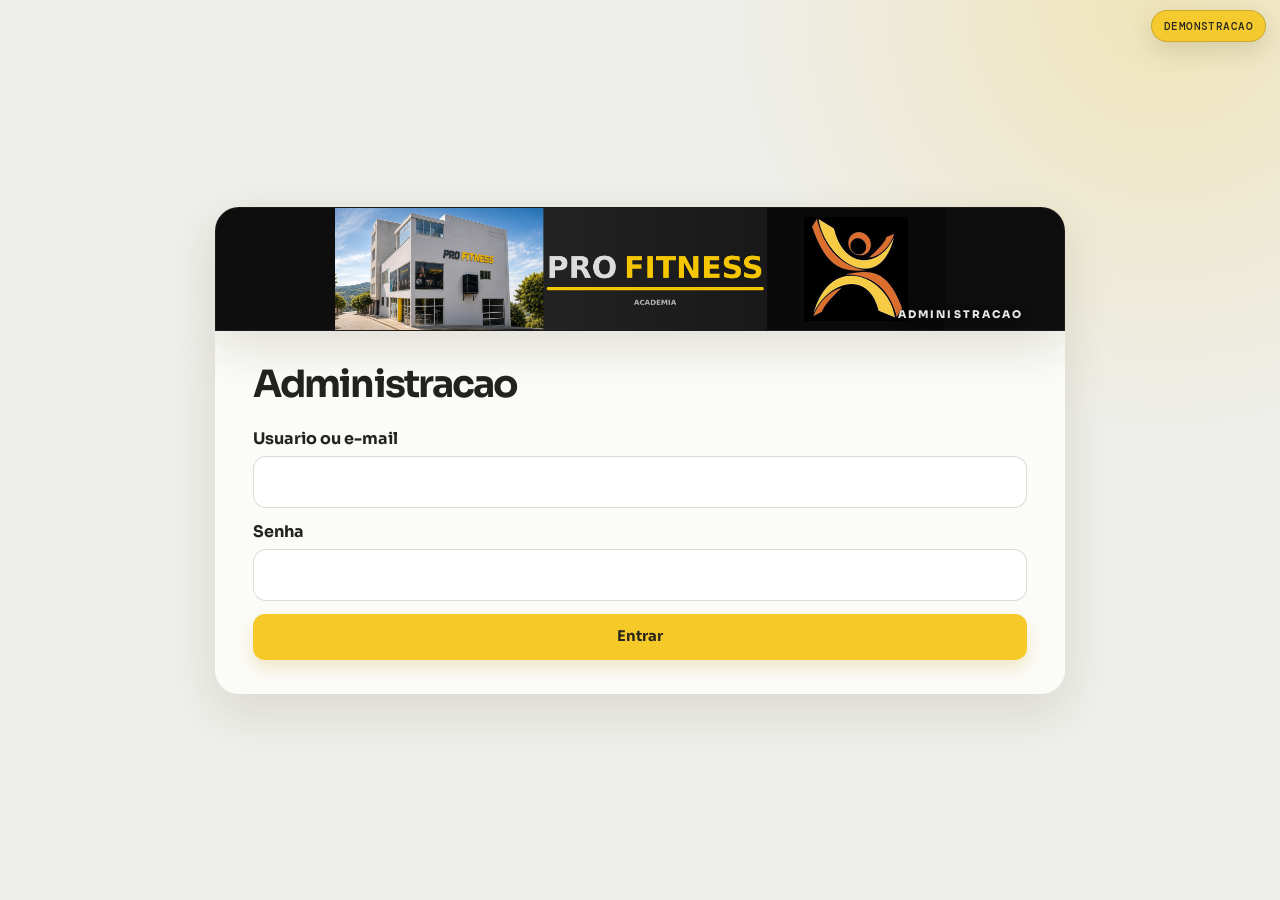
==== commit 78512f5e: "Integrate enrollment and unify app headers" ====
--- a/painel.html
+++ b/painel.html
@@ -9,17 +9,25 @@
 <link href="https://fonts.googleapis.com" rel="preconnect"/>
 <link crossorigin="" href="https://fonts.gstatic.com" rel="preconnect"/>
 <link href="https://fonts.googleapis.com/css2?family=DM+Mono:wght@400;500&amp;family=Sora:wght@400;500;600;700;800&amp;display=swap" rel="stylesheet"/>
-<link href="assets/css/painel.css?v=20260711-admin-compact1" rel="stylesheet"/>
+<link href="assets/css/painel.css?v=20260712-final-v4" rel="stylesheet"/>
 <link href="manifest.webmanifest" rel="manifest"/>
 </head>
 <body>
-<div class="environment-badge" data-environment-badge hidden></div>
-<section class="admin-auth-view" id="adminAuthView"><div class="admin-auth-card" id="adminLoginCard"><span class="brand-mark">PF</span><p class="eyebrow">ADMINISTRACAO</p><h1>Acesso ao painel</h1><p>Entre com seu usuario administrativo para consultar a operacao da Pro Fitness.</p><form id="adminLoginForm" class="admin-auth-form"><label>Usuario ou e-mail<input name="login" autocomplete="username" required/></label><label>Senha<input type="password" name="password" autocomplete="current-password" required/></label><button class="primary-button" type="submit">Entrar</button></form><p id="adminLoginFeedback" class="admin-auth-feedback" aria-live="polite"></p></div><div class="admin-auth-card" id="adminPasswordChangeCard" hidden><span class="brand-mark">PF</span><p class="eyebrow">PRIMEIRO ACESSO</p><h1>Crie uma nova senha</h1><p>Substitua a senha temporaria antes de abrir o painel.</p><form id="adminPasswordChangeForm" class="admin-auth-form"><label>Senha temporaria<input type="password" name="currentPassword" required/></label><label>Nova senha<input type="password" name="newPassword" minlength="8" required/></label><label>Confirmar senha<input type="password" name="confirmPassword" minlength="8" required/></label><button class="primary-button" type="submit">Salvar nova senha</button></form><button class="ghost-button" id="cancelAdminPasswordChange" type="button">Cancelar</button><p id="adminPasswordChangeFeedback" class="admin-auth-feedback" aria-live="polite"></p></div></section>
-<div class="dashboard-shell" id="adminAppShell" hidden>
-<header class="admin-header photo-only-header">
-<figure class="academy-visual">
-<img alt="Fachada da Pro Fitness Academia" src="assets/images/pro-fitness-fachada.png"/>
-</figure>
+<div class="environment-badge" data-environment-badge="" hidden=""></div>
+<section class="admin-auth-view" id="adminAuthView">
+<div class="admin-auth-shell">
+<header aria-label="Pro Fitness Academia" class="admin-auth-brand auth-brand-header official-banner-header">
+<img alt="Fachada e logotipo oficial da Pro Fitness Academia" class="official-header-banner" src="assets/images/pro-fitness-header-oficial.jpg"/>
+<span class="header-role-label">ADMINISTRACAO</span>
+</header>
+<div class="admin-auth-card" id="adminLoginCard"><h1>Administracao</h1><form class="admin-auth-form" id="adminLoginForm"><label>Usuario ou e-mail<input autocomplete="username" name="login" required=""/></label><label>Senha<input autocomplete="current-password" name="password" required="" type="password"/></label><button class="primary-button" type="submit">Entrar</button></form><p aria-live="polite" class="admin-auth-feedback" id="adminLoginFeedback"></p></div>
+<div class="admin-auth-card" hidden="" id="adminPasswordChangeCard"><h1>Criar nova senha</h1><p class="password-rule">Minimo de 8 caracteres, com letra e numero.</p><form class="admin-auth-form" id="adminPasswordChangeForm"><label>Senha temporaria<input name="currentPassword" required="" type="password"/></label><label>Nova senha<input minlength="8" name="newPassword" required="" type="password"/></label><label>Confirmar senha<input minlength="8" name="confirmPassword" required="" type="password"/></label><button class="primary-button" type="submit">Salvar nova senha</button></form><button class="ghost-button" id="cancelAdminPasswordChange" type="button">Cancelar</button><p aria-live="polite" class="admin-auth-feedback" id="adminPasswordChangeFeedback"></p></div>
+</div>
+</section>
+<div class="dashboard-shell" hidden="" id="adminAppShell">
+<header aria-label="Pro Fitness Academia" class="admin-header photo-only-header hybrid-app-header official-banner-header">
+<img alt="Fachada e logotipo oficial da Pro Fitness Academia" class="official-header-banner" src="assets/images/pro-fitness-header-fino.jpg"/>
+<span class="header-role-label">ADMINISTRACAO</span>
 </header>
 <div class="admin-session-bar"><div><span>Sessao</span><strong id="adminCurrentUser">-</strong></div><button class="ghost-button" id="adminLogoutButton" type="button">Sair</button></div>
 <div class="panel-navigation-shell">
@@ -53,10 +61,10 @@
 </div>
 </details>
 </div>
-<div class="admin-sync-status" id="adminSyncStatus" aria-live="polite">
+<div aria-live="polite" class="admin-sync-status" id="adminSyncStatus">
 <span class="admin-sync-dot" id="adminConnectionDot"></span>
 <strong id="adminConnectionText">Dados deste computador</strong>
-<button class="admin-sync-pending" hidden id="adminPendingSyncButton" type="button">0 pendencias</button>
+<button class="admin-sync-pending" hidden="" id="adminPendingSyncButton" type="button">0 pendencias</button>
 <span id="adminLastSyncText">Ainda nao sincronizado</span>
 <button class="ghost-button admin-sync-now" id="retryAdminSyncButton" type="button">Sincronizar</button>
 </div>
@@ -67,7 +75,7 @@
 <h2 id="overviewDate">Hoje na Pro Fitness</h2>
 </div>
 <div class="overview-lead-actions">
-<button class="primary-button" id="openStudentsOverviewButton" type="button">Alunos</button>
+<button class="primary-button" id="openStudentsOverviewButton" type="button">Matricular novo aluno</button>
 </div>
 </article>
 <section class="overview-grid" id="metricGrid"></section>
@@ -137,7 +145,6 @@
 </label>
 <div class="operation-command-actions">
 <span class="result-count" id="studentRosterCount">0 alunos</span>
-
 </div>
 </article>
 <section class="workspace-grid">
@@ -169,10 +176,8 @@
 </div>
 <div aria-label="Acoes rapidas do aluno" class="student-quick-actions admin-finance-only-actions">
 <button class="primary-button" data-quick-action="payment" type="button">Receber mensalidade</button>
-
-
-
-
+<button class="ghost-button" hidden="" id="generateStudentAccessButton" type="button">Gerar acesso</button>
+<button class="ghost-button access-unlock-button" hidden="" id="unlockStudentAccessButton" type="button">Desbloquear acesso</button>
 </div>
 </div>
 <div class="student-presence-summary" id="studentPresenceSummary"></div>
@@ -192,108 +197,7 @@
 <div class="admin-student-data-grid" id="adminStudentSummary"></div>
 <div class="admin-stat-grid" id="adminOperationalStats"></div>
 </section>
-<section class="sub-card module-card student-form-card" hidden="">
-<form class="student-form-layout" id="studentForm">
-<input name="id" type="hidden"/>
-<div class="student-form-sections">
-<section aria-labelledby="personalDataTitle" class="student-form-section">
-<div class="student-form-section-head">
-<h3 id="personalDataTitle">Dados pessoais</h3>
-</div>
-<div class="form-grid student-form-grid">
-<label class="full">
-Nome
-<input name="name" required="" type="text"/>
-</label>
-<label>
-Telefone
-<input name="phone" required="" type="tel"/>
-</label>
-<label>
-E-mail
-<input name="email" required="" type="email"/>
-</label>
-<label>
-Data de nascimento
-<input name="birthDate" type="date"/>
-</label>
-<label>
-Objetivo
-<input name="goal" placeholder="Ex.: hipertrofia" type="text"/>
-</label>
-<label class="full">
-Observacoes gerais
-<textarea name="notes" rows="3"></textarea>
-</label>
-</div>
-</section>
-<section aria-labelledby="planDataTitle" class="student-form-section">
-<div class="student-form-section-head">
-<h3 id="planDataTitle">Plano</h3>
-</div>
-<div class="form-grid student-form-grid">
-<label class="full">
-Plano
-<input name="plan" placeholder="Ex.: 3x por semana" type="text"/>
-</label>
-<label>
-Valor mensal
-<input min="0" name="monthlyFee" placeholder="0,00" step="0.01" type="number"/>
-</label>
-<label>
-Status do aluno
-<select name="status">
-<option value="ativo">Ativo</option>
-<option value="pausado">Pausado</option>
-<option value="inativo">Inativo</option>
-</select>
-</label>
-</div>
-</section>
-<section aria-labelledby="healthDataTitle" class="student-form-section">
-<div class="student-form-section-head">
-<h3 id="healthDataTitle">Saude e restricoes</h3>
-</div>
-<div class="form-grid student-form-grid">
-<label class="full">
-Restricoes fisicas
-<textarea name="restrictions" placeholder="Lesoes, dores, limitacoes e cuidados importantes." rows="5"></textarea>
-</label>
-</div>
-</section>
-<section aria-labelledby="accessDataTitle" class="student-form-section">
-<div class="student-form-section-head">
-<h3 id="accessDataTitle">Acesso ao aplicativo</h3>
-</div>
-<div class="form-grid student-form-grid">
-<label>
-Status da matricula
-<select name="enrollmentStatus">
-<option value="pendente">Pendente</option>
-<option value="ativo">Ativo</option>
-</select>
-</label>
-<label>
-Politica de acesso
-<select name="appAccessPolicy">
-<option value="auto">Automatico pelas regras do sistema</option>
-<option value="liberado">Liberado manualmente</option>
-<option value="bloqueado">Bloqueado manualmente</option>
-</select>
-</label>
-<label class="full">
-Motivo do bloqueio ou observacao
-<textarea name="accessBlockReason" rows="3"></textarea>
-</label>
-</div>
-</section>
-</div>
-<div class="student-form-savebar">
-<span id="studentFormSaveStatus">Ficha do aluno</span>
-<button class="primary-button" type="submit">Salvar aluno</button>
-</div>
-</form>
-</section>
+
 <section class="sub-card module-card student-financial-history-card">
 <div class="section-head compact-head">
 <div>
@@ -590,7 +494,7 @@
 </label>
 <label>
                 Modalidade
-                <select name="category" required="">
+                <select id="weeklyCategorySelect" name="category" required="">
 <option value="natacao">Natacao</option>
 <option value="hidroginastica">Hidroginastica</option>
 <option value="karate">Karate</option>
@@ -701,11 +605,11 @@
 <section class="main-section settings-section" data-main-panel="settings" hidden="" id="settingsSection">
 <header class="dashboard-card settings-head"><div><h2>Configuracoes</h2></div></header>
 <section class="settings-grid">
-<article class="dashboard-card settings-card"><div class="section-head"><div><h2>Planos</h2></div></div><form class="settings-inline-form" id="planCatalogForm"><label>Nome<input name="name" required type="text"/></label><label>Valor mensal<input min="0" name="monthlyFee" step="0.01" type="number"/></label><button class="primary-button" type="submit">Adicionar</button></form><div class="settings-list" id="planCatalogList"></div></article>
-<article class="dashboard-card settings-card"><div class="section-head"><div><h2>Modalidades</h2></div></div><form class="settings-inline-form" id="modalityCatalogForm"><label>Nome<input name="name" required type="text"/></label><button class="primary-button" type="submit">Adicionar</button></form><div class="settings-list" id="modalityCatalogList"></div></article>
-<article class="dashboard-card settings-card"><div class="section-head"><div><h2>Regras do aluno</h2></div></div><form class="settings-inline-form" id="paymentRulesForm"><label>Dias de aviso<input name="paymentAlertDays" placeholder="7, 3, 0" required type="text"/></label><label>Dias de tolerancia<input min="0" name="paymentGraceDays" required type="number"/></label><label>WhatsApp<input name="whatsappNumber" placeholder="5522988233216" type="text"/></label><label class="checkbox-row"><input name="blockAccessOnOverdue" type="checkbox"/><span>Bloquear acesso apos a tolerancia</span></label><button class="primary-button" type="submit">Salvar</button></form></article>
-<article class="dashboard-card settings-card staff-settings-card"><div class="section-head"><div><h2>Professores</h2></div></div><form class="settings-inline-form staff-inline-form" id="staffCatalogForm"><label>Nome<input name="name" required type="text"/></label><label>E-mail<input name="email" type="email"/></label><button class="primary-button" type="submit">Adicionar</button></form><div class="settings-list" id="staffCatalogList"></div></article>
-<article class="dashboard-card settings-card account-settings-card"><div class="section-head"><div><h2>Usuarios e acessos</h2></div><button class="ghost-button" id="refreshAccountsButton" type="button">Atualizar</button></div><form class="settings-inline-form account-inline-form" id="accountForm"><label>Perfil<select name="role"><option value="student">Aluno</option><option value="professor">Professor</option><option value="admin">Administrador</option></select></label><label>ID do cadastro<input name="personId" required/></label><label>Login / matricula<input name="login" required/></label><label>E-mail<input name="email" type="email"/></label><button class="primary-button" type="submit">Gerar acesso</button></form><div class="settings-list account-list" id="accountList"><p>Carregue as contas para gerenciar acessos.</p></div></article>
+<article class="dashboard-card settings-card"><div class="section-head"><div><h2>Planos</h2></div></div><form class="settings-inline-form" id="planCatalogForm"><label>Nome<input name="name" required="" type="text"/></label><label>Valor mensal<input min="0" name="monthlyFee" step="0.01" type="number"/></label><button class="primary-button" type="submit">Adicionar</button></form><div class="settings-list" id="planCatalogList"></div></article>
+<article class="dashboard-card settings-card"><div class="section-head"><div><h2>Modalidades</h2></div></div><form class="settings-inline-form" id="modalityCatalogForm"><label>Nome<input name="name" required="" type="text"/></label><label>Valor mensal<input min="0" name="monthlyFee" step="0.01" type="number"/></label><button class="primary-button" type="submit">Adicionar</button></form><div class="settings-list" id="modalityCatalogList"></div></article>
+<article class="dashboard-card settings-card"><div class="section-head"><div><h2>Regras do aluno</h2></div></div><form class="settings-inline-form" id="paymentRulesForm"><label>Dias de aviso<input name="paymentAlertDays" placeholder="7, 3, 0" required="" type="text"/></label><label>Dias de tolerancia<input min="0" name="paymentGraceDays" required="" type="number"/></label><label>WhatsApp<input name="whatsappNumber" placeholder="5522988233216" type="text"/></label><label class="checkbox-row"><input name="blockAccessOnOverdue" type="checkbox"/><span>Bloquear acesso apos a tolerancia</span></label><button class="primary-button" type="submit">Salvar</button></form></article>
+<article class="dashboard-card settings-card staff-settings-card"><div class="section-head"><div><h2>Professores</h2></div></div><form class="settings-inline-form staff-inline-form" id="staffCatalogForm"><label>Nome<input name="name" required="" type="text"/></label><label>E-mail<input name="email" type="email"/></label><button class="primary-button" type="submit">Adicionar</button></form><div class="settings-list" id="staffCatalogList"></div></article>
+<article class="dashboard-card settings-card account-settings-card"><div class="section-head"><div><h2>Usuarios e acessos</h2></div><button class="ghost-button" id="refreshAccountsButton" type="button">Atualizar</button></div><form class="settings-inline-form account-inline-form" id="accountForm"><label>Perfil<select name="role"><option value="professor">Professor</option><option value="admin">Administrador</option></select></label><label>ID do cadastro<input name="personId" required=""/></label><label>Login / e-mail<input name="login" required=""/></label><label>E-mail<input name="email" type="email"/></label><button class="primary-button" type="submit">Criar conta da equipe</button></form><div class="settings-list account-list" id="accountList"><p>Carregue as contas para gerenciar acessos e redefinir senhas.</p></div></article>
 <article class="dashboard-card settings-card security-settings-card"><div class="section-head"><div><h2>Sessoes ativas</h2></div><button class="ghost-button" id="refreshSessionsButton" type="button">Atualizar</button></div><div class="settings-list security-list" id="sessionList"><p>Carregue as sessoes para consultar os aparelhos conectados.</p></div></article>
 <article class="dashboard-card settings-card security-settings-card"><div class="section-head"><div><h2>Tentativas de login</h2></div><button class="ghost-button" id="refreshLoginAttemptsButton" type="button">Atualizar</button></div><div class="settings-list security-list" id="loginAttemptList"><p>Carregue as tentativas para consultar o historico recente.</p></div></article>
 </section>
@@ -714,8 +618,8 @@
 <div class="section-head"><div><h2>Dados e backup</h2></div></div>
 <div class="data-tools-actions">
 <button class="primary-button" id="downloadDataBackupButton" type="button">Baixar backup JSON</button>
-<label class="ghost-button file-action" for="restoreDataBackupInput">Restaurar backup<input accept="application/json,.json" hidden id="restoreDataBackupInput" type="file"/></label>
-<label class="ghost-button file-action" for="importStudentsCsvInput">Importar alunos CSV<input accept="text/csv,.csv" hidden id="importStudentsCsvInput" type="file"/></label>
+<label class="ghost-button file-action" for="restoreDataBackupInput">Restaurar backup<input accept="application/json,.json" hidden="" id="restoreDataBackupInput" type="file"/></label>
+<label class="ghost-button file-action" for="importStudentsCsvInput">Importar alunos CSV<input accept="text/csv,.csv" hidden="" id="importStudentsCsvInput" type="file"/></label>
 <button class="ghost-button" id="runDataAuditButton" type="button">Executar auditoria</button>
 </div>
 <div class="data-audit-grid" id="dataAuditGrid"></div>
@@ -976,6 +880,7 @@
 </article>
 </section>
 </section>
+<footer class="developer-credit">Desenvolvido por <strong>@almir.lk</strong></footer>
 </div>
 <dialog class="payment-dialog" id="paymentDialog">
 <form class="payment-dialog-form" id="paymentForm">
@@ -1032,13 +937,129 @@
 <button class="primary-button" id="printReceiptButton" type="button">Imprimir / PDF</button>
 </footer>
 </dialog>
-<dialog class="gate-simulator-dialog" id="gateSimulatorDialog"><section><header><div><p class="eyebrow">DEMONSTRACAO</p><h2>Leitor de acesso simulado</h2><p>Leia o QR do celular ou cole o conteudo para testar as regras sem uma catraca fisica.</p></div><button class="ghost-button" id="closeGateSimulatorButton" type="button">Fechar</button></header><video id="gateSimulatorVideo" playsinline muted hidden></video><form id="gateSimulatorForm"><label>Conteudo do QR<textarea id="gateSimulatorPayload" name="payload" rows="5" required></textarea></label><div><button class="ghost-button" id="startGateSimulatorCamera" type="button">Usar camera</button><button class="primary-button" type="submit">Validar acesso</button></div></form><article class="gate-simulator-result" id="gateSimulatorResult"><strong>Aguardando leitura</strong><p>O resultado aparecera aqui.</p></article></section></dialog>
-<script src="assets/vendor/qrcode.min.js"></script>
-<script src="assets/js/app-config.js"></script>
-<script src="assets/js/demo-data.js?v=20260711-auth9"></script>
-<script src="assets/js/shared-data.js?v=20260711-auth9"></script>
-<script src="assets/js/finance-core.js?v=20260711-auth9"></script>
-<script src="assets/js/painel.js?v=20260711-admin-compact1"></script>
-<script src="assets/js/pwa.js"></script>
+<dialog class="gate-simulator-dialog" id="gateSimulatorDialog"><section><header><div><p class="eyebrow">DEMONSTRACAO</p><h2>Leitor de acesso simulado</h2><p>Leia o QR do celular ou cole o conteudo para testar as regras sem uma catraca fisica.</p></div><button class="ghost-button" id="closeGateSimulatorButton" type="button">Fechar</button></header><video hidden="" id="gateSimulatorVideo" muted="" playsinline=""></video><form id="gateSimulatorForm"><label>Conteudo do QR<textarea id="gateSimulatorPayload" name="payload" required="" rows="5"></textarea></label><div><button class="ghost-button" id="startGateSimulatorCamera" type="button">Usar camera</button><button class="primary-button" type="submit">Validar acesso</button></div></form><article class="gate-simulator-result" id="gateSimulatorResult"><strong>Aguardando leitura</strong><p>O resultado aparecera aqui.</p></article></section></dialog>
+<section aria-modal="true" class="sub-card module-card student-form-card admin-enrollment-modal" hidden="" id="studentEnrollmentModal" role="dialog">
+<form class="student-form-layout" id="studentForm">
+<input name="id" type="hidden"/>
+<div class="student-form-sections">
+<section aria-labelledby="personalDataTitle" class="student-form-section">
+<div class="student-form-section-head">
+<h3 id="personalDataTitle">Matrícula e dados pessoais</h3>
+<button aria-label="Fechar cadastro" class="modal-close-button" id="closeStudentEnrollmentButton" type="button">×</button>
+</div>
+<div class="form-grid student-form-grid">
+<label>
+Número de matrícula
+<input inputmode="numeric" name="enrollmentNumber" placeholder="Ex.: 000123" required="" type="text"/>
+</label>
+<label>
+CPF
+<input inputmode="numeric" name="cpf" placeholder="Somente números" type="text"/>
+</label>
+<label class="full">
+Nome
+<input name="name" required="" type="text"/>
+</label>
+<label>
+Telefone
+<input name="phone" required="" type="tel"/>
+</label>
+<label>
+E-mail
+<input name="email" required="" type="email"/>
+</label>
+<label>
+Data de nascimento
+<input name="birthDate" type="date"/>
+</label>
+<label>
+Objetivo
+<input name="goal" placeholder="Ex.: hipertrofia" type="text"/>
+</label>
+<label class="full">
+Observacoes gerais
+<textarea name="notes" rows="3"></textarea>
+</label>
+</div>
+</section>
+<section aria-labelledby="planDataTitle" class="student-form-section enrollment-plan-section">
+<div class="student-form-section-head">
+<h3 id="planDataTitle">Plano e mensalidade</h3>
+</div>
+<div class="enrollment-offerings" id="enrollmentOfferings"></div>
+<input name="selectedModalities" type="hidden"/>
+<input name="plan" type="hidden"/>
+<input name="baseMonthlyFee" type="hidden"/>
+<div class="enrollment-discount-panel">
+<strong>Desconto do plano</strong>
+<div class="enrollment-discount-options">
+<label><input checked="" name="planDiscountType" type="radio" value="individual"/><span>Individual</span><small>Sem desconto</small></label>
+<label><input name="planDiscountType" type="radio" value="casal"/><span>Casal</span><small>10% de desconto</small></label>
+<label><input name="planDiscountType" type="radio" value="familia"/><span>Família</span><small>15% de desconto</small></label>
+<label><input name="planDiscountType" type="radio" value="personalizado"/><span>Outro</span><small>Desconto personalizado</small></label>
+</div>
+<label class="custom-discount-field" hidden="" id="customDiscountField">Desconto personalizado (%)<input max="100" min="0" name="customDiscountPercent" step="0.01" type="number" value="0"/></label>
+</div>
+<div class="enrollment-price-summary">
+<div><span>Subtotal</span><strong id="enrollmentSubtotal">R$ 0,00</strong></div>
+<div><span>Desconto</span><strong id="enrollmentDiscountValue">R$ 0,00</strong></div>
+<div class="final"><span>Mensalidade final</span><strong id="enrollmentFinalValue">R$ 0,00</strong></div>
+</div>
+<div class="form-grid student-form-grid compact-status-grid">
+<label>
+Valor mensal final
+<input min="0" name="monthlyFee" placeholder="0,00" readonly="" step="0.01" type="number"/>
+</label>
+<label>
+Status do aluno
+<select name="status">
+<option value="ativo">Ativo</option>
+<option value="pausado">Pausado</option>
+<option value="inativo">Inativo</option>
+</select>
+</label>
+</div>
+</section>
+<section aria-labelledby="healthDataTitle" class="student-form-section" hidden="">
+<div class="student-form-section-head">
+<h3 id="healthDataTitle">Saude e restricoes</h3>
+</div>
+<div class="form-grid student-form-grid">
+<label class="full">
+Restricoes fisicas
+<textarea name="restrictions" placeholder="Lesoes, dores, limitacoes e cuidados importantes." rows="5"></textarea>
+</label>
+</div>
+</section>
+<section aria-labelledby="accessDataTitle" class="student-form-section enrollment-access-section">
+<div class="student-form-section-head">
+<h3 id="accessDataTitle">Acesso do aluno</h3>
+</div>
+<input name="enrollmentStatus" type="hidden" value="pendente"/>
+<input name="appAccessPolicy" type="hidden" value="auto"/>
+<input name="accessBlockReason" type="hidden" value=""/>
+<label class="generate-access-option"><input checked="" name="generateAccess" type="checkbox" value="sim"/><span><strong>Gerar acesso agora</strong><small>A matrícula será o usuário. A senha temporária aparecerá uma única vez após salvar.</small></span></label>
+<div class="access-login-preview"><span>Usuário do aluno</span><strong id="accessLoginPreview">Informe a matrícula</strong></div>
+</section>
+</div>
+<div class="student-form-savebar">
+<span id="studentFormSaveStatus">Nova matrícula</span>
+<button class="primary-button" type="submit">Matricular aluno</button>
+</div>
+</form>
+<section class="student-access-result" hidden="" id="studentAccessResult">
+<h3>Matrícula concluída</h3>
+<p>Entregue estas credenciais ao aluno. A senha temporária será exibida somente nesta tela.</p>
+<div class="student-credential-card"><span>Matrícula / usuário</span><strong id="createdStudentLogin">-</strong></div>
+<div class="student-credential-card password"><span>Senha temporária</span><strong id="createdStudentPassword">-</strong></div>
+<div class="student-credential-actions"><button class="ghost-button" id="copyStudentCredentialsButton" type="button">Copiar credenciais</button><button class="primary-button" id="finishStudentEnrollmentButton" type="button">Concluir</button></div>
+</section>
+</section><script src="assets/vendor/qrcode.min.js"></script>
+<script src="assets/js/app-config.js?v=20260712-final-v4"></script>
+<script src="assets/js/demo-data.js?v=20260712-final-v4"></script>
+<script src="assets/js/shared-data.js?v=20260712-final-v4"></script>
+<script src="assets/js/finance-core.js?v=20260712-final-v4"></script>
+<script src="assets/js/painel.js?v=20260712-final-v4"></script>
+<script src="assets/js/pwa.js?v=20260712-final-v4"></script>
 </body>
 </html>
--- a/assets/css/painel.css
+++ b/assets/css/painel.css
@@ -8001,3 +8001,669 @@
     grid-template-columns: 1fr;
   }
 }
+
+/* ======================================================================
+   2026-07-12 - ETAPA 1: LOGIN COMPACTO + CABECALHO HIBRIDO
+   ====================================================================== */
+.admin-auth-view {
+  min-height: 100vh;
+  padding: 30px;
+  display: grid;
+  place-items: center;
+  background:
+    radial-gradient(circle at 91% 0%, rgba(244,201,40,.25), transparent 27rem),
+    var(--canvas);
+}
+
+.admin-auth-shell {
+  width: min(100%, 850px);
+}
+
+.admin-auth-brand.auth-brand-header,
+.admin-header.hybrid-app-header {
+  height: 190px;
+  min-height: 190px;
+  padding: 0;
+  display: grid;
+  grid-template-columns: minmax(0, 1.35fr) minmax(220px, .65fr);
+  gap: 0;
+  overflow: hidden;
+  border: 1px solid rgba(63,57,39,.13);
+  border-radius: 24px 24px 0 0;
+  background: #b9bab5;
+  box-shadow: 0 18px 46px rgba(76,64,27,.14);
+}
+
+.auth-brand-photo {
+  min-width: 0;
+  min-height: 0;
+  display: grid;
+  place-items: center;
+  overflow: hidden;
+  background: #aeb0ab;
+}
+
+.auth-brand-photo img,
+.admin-auth-brand .auth-brand-photo img,
+.admin-header.hybrid-app-header .auth-brand-photo img {
+  width: 100%;
+  height: 100%;
+  display: block;
+  object-fit: contain;
+  object-position: center;
+  filter: none;
+}
+
+.auth-brand-wordmark {
+  min-width: 0;
+  display: grid;
+  align-content: center;
+  justify-items: center;
+  gap: 11px;
+  padding: 22px 18px;
+  border-left: 1px solid rgba(34,35,31,.14);
+  background:
+    linear-gradient(135deg, rgba(255,255,255,.18), transparent 48%),
+    #b9bab5;
+  text-align: center;
+}
+
+.pf-wordmark {
+  display: flex;
+  align-items: baseline;
+  justify-content: center;
+  gap: .18em;
+  white-space: nowrap;
+  font-size: clamp(2.05rem, 4.7vw, 3.45rem);
+  font-weight: 800;
+  line-height: .86;
+  letter-spacing: -.055em;
+}
+
+.pf-wordmark span { color: #171817; }
+.pf-wordmark strong { color: var(--lime); text-shadow: 0 1px 0 rgba(0,0,0,.14); }
+
+.auth-brand-wordmark > small {
+  color: #333430;
+  font-size: .72rem;
+  font-weight: 800;
+  letter-spacing: .18em;
+}
+
+.admin-auth-card {
+  width: 100%;
+  margin: 0;
+  padding: 30px 38px 34px;
+  border-radius: 0 0 24px 24px;
+  background: rgba(251,251,248,.99);
+  box-shadow: 0 18px 46px rgba(76,64,27,.12);
+}
+
+.admin-auth-card h1 {
+  margin: 0 0 20px;
+  font-size: clamp(1.9rem, 4vw, 2.35rem);
+}
+
+.admin-auth-form {
+  gap: 13px;
+  margin: 0;
+}
+
+.admin-auth-feedback:empty { display: none; }
+.admin-auth-feedback:not(:empty) {
+  display: block;
+  min-height: 0;
+  margin: 12px 0 0;
+  padding: 10px 12px;
+  border-radius: 11px;
+  background: #f9e5e2;
+}
+
+.password-rule {
+  margin: -8px 0 17px !important;
+  color: var(--muted) !important;
+  font-size: .8rem;
+  line-height: 1.45 !important;
+}
+
+/* Cabeçalho interno: mantém a densidade do painel e mostra a fachada inteira. */
+.admin-header.hybrid-app-header {
+  height: 124px;
+  min-height: 124px;
+  grid-template-columns: minmax(0, 1.65fr) minmax(250px, .55fr);
+  border-radius: 18px;
+}
+
+.admin-header.hybrid-app-header::after { display: none; }
+
+@media (max-width: 760px) {
+  .admin-auth-view {
+    padding: 0;
+    place-items: start stretch;
+  }
+
+  .admin-auth-shell { width: 100%; }
+
+  .admin-auth-brand.auth-brand-header {
+    height: 166px;
+    min-height: 166px;
+    grid-template-columns: 58% 42%;
+    border: 0;
+    border-radius: 0;
+    box-shadow: none;
+  }
+
+  .auth-brand-wordmark { padding: 15px 10px; }
+
+  .pf-wordmark {
+    display: grid;
+    gap: 0;
+    font-size: clamp(2rem, 10vw, 2.7rem);
+  }
+
+  .auth-brand-wordmark > small {
+    font-size: .62rem;
+    letter-spacing: .12em;
+  }
+
+  .admin-auth-card {
+    min-height: calc(100vh - 166px);
+    padding: 28px 22px;
+    border-radius: 0;
+    box-shadow: none;
+  }
+}
+
+/* 2026-07-12 - LOGO OFICIAL PRO FITNESS */
+.auth-brand-photo {
+  background: #8f918d;
+}
+
+.auth-brand-photo img,
+.enrollment-visual.auth-brand-header img,
+.prof-auth-visual.auth-brand-header img,
+.hybrid-app-header .auth-brand-photo img,
+.admin-auth-brand .auth-brand-photo img,
+.admin-header.hybrid-app-header .auth-brand-photo img {
+  object-fit: cover !important;
+  object-position: center center !important;
+}
+
+.auth-brand-wordmark {
+  padding: 18px 16px;
+  border-left-color: rgba(255,255,255,.12) !important;
+  background:
+    radial-gradient(circle at 78% 12%, rgba(242,197,0,.11), transparent 12rem),
+    linear-gradient(145deg, #2d2e2c, #111211 72%) !important;
+}
+
+.official-brand-logo {
+  width: min(100%, 330px);
+  max-height: 112px;
+  display: block;
+  object-fit: contain;
+}
+
+.auth-brand-wordmark > small {
+  color: rgba(255,255,255,.78) !important;
+  font-size: .7rem;
+  letter-spacing: .22em;
+}
+
+.lock-brand-logo {
+  width: min(100%, 270px);
+  margin: 0 auto 22px;
+  display: block;
+}
+
+@media (max-width: 620px) {
+  .official-brand-logo {
+    width: min(100%, 210px);
+    max-height: 88px;
+  }
+
+  .auth-brand-wordmark > small {
+    font-size: .58rem;
+    letter-spacing: .15em;
+  }
+}
+
+/* Etapa 4: no painel administrativo, o selo nao cobre o logotipo do cabecalho. */
+body:has(#adminAppShell:not([hidden])) .environment-badge {
+  top: 22px;
+  left: 32px;
+  right: auto;
+  padding: 4px 8px;
+  font-size: .6rem;
+}
+
+/* ======================================================================
+   2026-07-12 - CABEÇALHO OFICIAL + MATRÍCULA ADMINISTRATIVA
+   ====================================================================== */
+.official-banner-header {
+  position: relative !important;
+  display: block !important;
+  overflow: hidden !important;
+  background: #171817 !important;
+}
+
+.official-header-banner {
+  width: 100% !important;
+  height: 100% !important;
+  display: block !important;
+  object-fit: fill !important;
+  object-position: center !important;
+}
+
+.header-role-label {
+  position: absolute;
+  right: 4.8%;
+  bottom: 9px;
+  z-index: 2;
+  color: rgba(255,255,255,.9);
+  font-size: .66rem;
+  font-weight: 800;
+  letter-spacing: .2em;
+  text-transform: uppercase;
+  text-shadow: 0 2px 9px rgba(0,0,0,.75);
+}
+
+.admin-auth-brand.auth-brand-header.official-banner-header {
+  height: 146px !important;
+  min-height: 146px !important;
+}
+
+.admin-header.hybrid-app-header.official-banner-header {
+  height: 90px !important;
+  min-height: 90px !important;
+}
+
+#openStudentsOverviewButton {
+  min-width: 220px;
+}
+
+.access-unlock-button {
+  color: #1f5b2c;
+  border: 1px solid rgba(41,118,61,.3);
+  background: rgba(76,166,95,.12);
+}
+
+.admin-modal-open {
+  overflow: hidden;
+}
+
+.admin-enrollment-modal:not([hidden]) {
+  position: fixed;
+  inset: 0;
+  z-index: 1200;
+  display: grid;
+  place-items: center;
+  overflow: auto;
+  padding: 24px;
+  background: rgba(17,18,17,.66);
+  backdrop-filter: blur(5px);
+}
+
+.admin-enrollment-modal .student-form-layout {
+  width: min(100%, 920px);
+  max-height: calc(100vh - 48px);
+  overflow: auto;
+  padding: 22px;
+  border-radius: 22px;
+  background: #fffef9;
+  box-shadow: 0 24px 70px rgba(0,0,0,.3);
+}
+
+.admin-enrollment-modal .student-form-sections {
+  grid-template-columns: repeat(2, minmax(0,1fr));
+}
+
+.admin-enrollment-modal .student-form-section:first-child {
+  grid-column: 1 / -1;
+}
+
+.modal-close-button {
+  width: 42px;
+  height: 42px;
+  display: grid;
+  place-items: center;
+  border: 0;
+  border-radius: 12px;
+  color: #222;
+  font-size: 1.55rem;
+  line-height: 1;
+  background: rgba(0,0,0,.06);
+}
+
+.modal-close-button:hover {
+  background: rgba(0,0,0,.11);
+}
+
+@media (max-width: 760px) {
+  .admin-auth-brand.auth-brand-header.official-banner-header {
+    height: 106px !important;
+    min-height: 106px !important;
+  }
+  .admin-header.hybrid-app-header.official-banner-header {
+    height: 78px !important;
+    min-height: 78px !important;
+  }
+  .header-role-label {
+    right: 4%;
+    bottom: 6px;
+    font-size: .52rem;
+  }
+  .admin-enrollment-modal:not([hidden]) {
+    padding: 0;
+  }
+  .admin-enrollment-modal .student-form-layout {
+    width: 100%;
+    min-height: 100vh;
+    max-height: none;
+    border-radius: 0;
+  }
+  .admin-enrollment-modal .student-form-sections {
+    grid-template-columns: 1fr;
+  }
+}
+
+/* ======================================================================
+   2026-07-12 - MATRICULA INTEGRADA, PLANOS COM PRECO E CABECALHO SEM DISTORCAO
+   ====================================================================== */
+.official-header-banner {
+  object-fit: contain !important;
+  background: #0d0e0d;
+}
+
+.developer-credit {
+  margin: 8px 0 2px;
+  color: #666861;
+  font-size: .76rem;
+  font-weight: 600;
+  line-height: 1.4;
+  text-align: center;
+}
+
+.developer-credit strong {
+  color: #282923;
+  font-weight: 800;
+}
+
+.admin-header.hybrid-app-header .official-header-banner {
+  object-fit: cover !important;
+}
+
+.admin-auth-brand.auth-brand-header.official-banner-header {
+  height: 124px !important;
+  min-height: 124px !important;
+}
+
+.admin-header.hybrid-app-header.official-banner-header {
+  height: 82px !important;
+  min-height: 82px !important;
+}
+
+.enrollment-plan-section {
+  grid-column: 1 / -1;
+}
+
+.enrollment-offerings {
+  display: grid;
+  grid-template-columns: repeat(3, minmax(0, 1fr));
+  gap: 10px;
+}
+
+.enrollment-offering-option {
+  min-height: 68px;
+  display: flex;
+  align-items: center;
+  gap: 10px;
+  padding: 12px;
+  border: 1px solid rgba(36, 36, 32, .13);
+  border-radius: 14px;
+  background: #fff;
+  cursor: pointer;
+}
+
+.enrollment-offering-option:has(input:checked) {
+  border-color: rgba(195, 151, 0, .6);
+  background: rgba(244, 201, 40, .13);
+  box-shadow: inset 0 0 0 1px rgba(244, 201, 40, .24);
+}
+
+.enrollment-offering-option input {
+  width: 20px;
+  height: 20px;
+  flex: 0 0 auto;
+  accent-color: #d6a900;
+}
+
+.enrollment-offering-option span {
+  min-width: 0;
+  display: grid;
+  gap: 4px;
+}
+
+.enrollment-offering-option strong {
+  font-size: .94rem;
+}
+
+.enrollment-offering-option small {
+  color: #756f61;
+  font-size: .8rem;
+  font-weight: 700;
+}
+
+.enrollment-discount-panel {
+  display: grid;
+  gap: 10px;
+  padding: 14px;
+  border-radius: 16px;
+  background: #f5f3eb;
+}
+
+.enrollment-discount-options {
+  display: grid;
+  grid-template-columns: repeat(4, minmax(0, 1fr));
+  gap: 8px;
+}
+
+.enrollment-discount-options label {
+  display: grid;
+  grid-template-columns: auto 1fr;
+  align-items: center;
+  column-gap: 8px;
+  row-gap: 2px;
+  min-height: 58px;
+  padding: 10px;
+  border: 1px solid rgba(35, 35, 31, .12);
+  border-radius: 12px;
+  background: #fff;
+  cursor: pointer;
+}
+
+.enrollment-discount-options label:has(input:checked) {
+  border-color: rgba(195, 151, 0, .58);
+  background: rgba(244, 201, 40, .14);
+}
+
+.enrollment-discount-options input {
+  grid-row: 1 / span 2;
+  width: 18px;
+  height: 18px;
+  accent-color: #d6a900;
+}
+
+.enrollment-discount-options span {
+  font-weight: 800;
+}
+
+.enrollment-discount-options small {
+  color: #777164;
+  font-size: .73rem;
+}
+
+.custom-discount-field {
+  max-width: 280px;
+}
+
+.enrollment-price-summary {
+  display: grid;
+  grid-template-columns: repeat(3, minmax(0, 1fr));
+  gap: 8px;
+}
+
+.enrollment-price-summary > div {
+  display: grid;
+  gap: 5px;
+  padding: 12px 14px;
+  border: 1px solid rgba(30, 30, 26, .1);
+  border-radius: 13px;
+  background: #fff;
+}
+
+.enrollment-price-summary span {
+  color: #777164;
+  font-size: .78rem;
+  font-weight: 700;
+}
+
+.enrollment-price-summary strong {
+  font-size: 1.05rem;
+}
+
+.enrollment-price-summary .final {
+  color: #19190f;
+  border-color: rgba(203, 160, 0, .38);
+  background: #f8d94f;
+}
+
+.compact-status-grid {
+  grid-template-columns: repeat(2, minmax(0, 1fr));
+}
+
+.generate-access-option {
+  display: flex;
+  align-items: flex-start;
+  gap: 12px;
+  padding: 15px;
+  border: 1px solid rgba(43, 109, 54, .24);
+  border-radius: 15px;
+  background: rgba(75, 158, 89, .09);
+  cursor: pointer;
+}
+
+.generate-access-option input {
+  width: 21px;
+  height: 21px;
+  accent-color: #367743;
+}
+
+.generate-access-option span {
+  display: grid;
+  gap: 4px;
+}
+
+.generate-access-option small {
+  color: #62675f;
+  line-height: 1.35;
+}
+
+.access-login-preview {
+  display: grid;
+  gap: 4px;
+  padding: 13px 15px;
+  border-radius: 14px;
+  background: #171817;
+  color: #fff;
+}
+
+.access-login-preview span {
+  color: rgba(255,255,255,.67);
+  font-size: .76rem;
+  font-weight: 700;
+}
+
+.access-login-preview strong {
+  color: #f4c928;
+  font-family: "DM Mono", monospace;
+  font-size: 1.08rem;
+}
+
+.student-access-result {
+  width: min(100%, 620px);
+  padding: 26px;
+  border-radius: 22px;
+  background: #fffef9;
+  box-shadow: 0 24px 70px rgba(0,0,0,.3);
+}
+
+.student-access-result h3 {
+  margin: 0 0 8px;
+  font-size: 1.45rem;
+}
+
+.student-access-result > p {
+  margin: 0 0 18px;
+  color: #6d685d;
+  line-height: 1.5;
+}
+
+.student-credential-card {
+  display: grid;
+  gap: 6px;
+  margin-top: 10px;
+  padding: 15px;
+  border: 1px solid rgba(31,31,27,.12);
+  border-radius: 14px;
+  background: #f5f3eb;
+}
+
+.student-credential-card span {
+  color: #6e695d;
+  font-size: .78rem;
+  font-weight: 700;
+}
+
+.student-credential-card strong {
+  font-family: "DM Mono", monospace;
+  font-size: 1.2rem;
+}
+
+.student-credential-card.password {
+  color: #17170e;
+  background: #f8d94f;
+}
+
+.student-credential-actions {
+  display: flex;
+  justify-content: flex-end;
+  gap: 10px;
+  margin-top: 20px;
+}
+
+@media (max-width: 900px) {
+  .enrollment-offerings { grid-template-columns: repeat(2, minmax(0, 1fr)); }
+  .enrollment-discount-options { grid-template-columns: repeat(2, minmax(0, 1fr)); }
+}
+
+@media (max-width: 760px) {
+  .admin-auth-brand.auth-brand-header.official-banner-header {
+    height: 92px !important;
+    min-height: 92px !important;
+  }
+  .admin-header.hybrid-app-header.official-banner-header {
+    height: 68px !important;
+    min-height: 68px !important;
+  }
+  .enrollment-offerings,
+  .enrollment-discount-options,
+  .enrollment-price-summary,
+  .compact-status-grid {
+    grid-template-columns: 1fr;
+  }
+  .student-access-result {
+    min-height: 100vh;
+    border-radius: 0;
+  }
+}
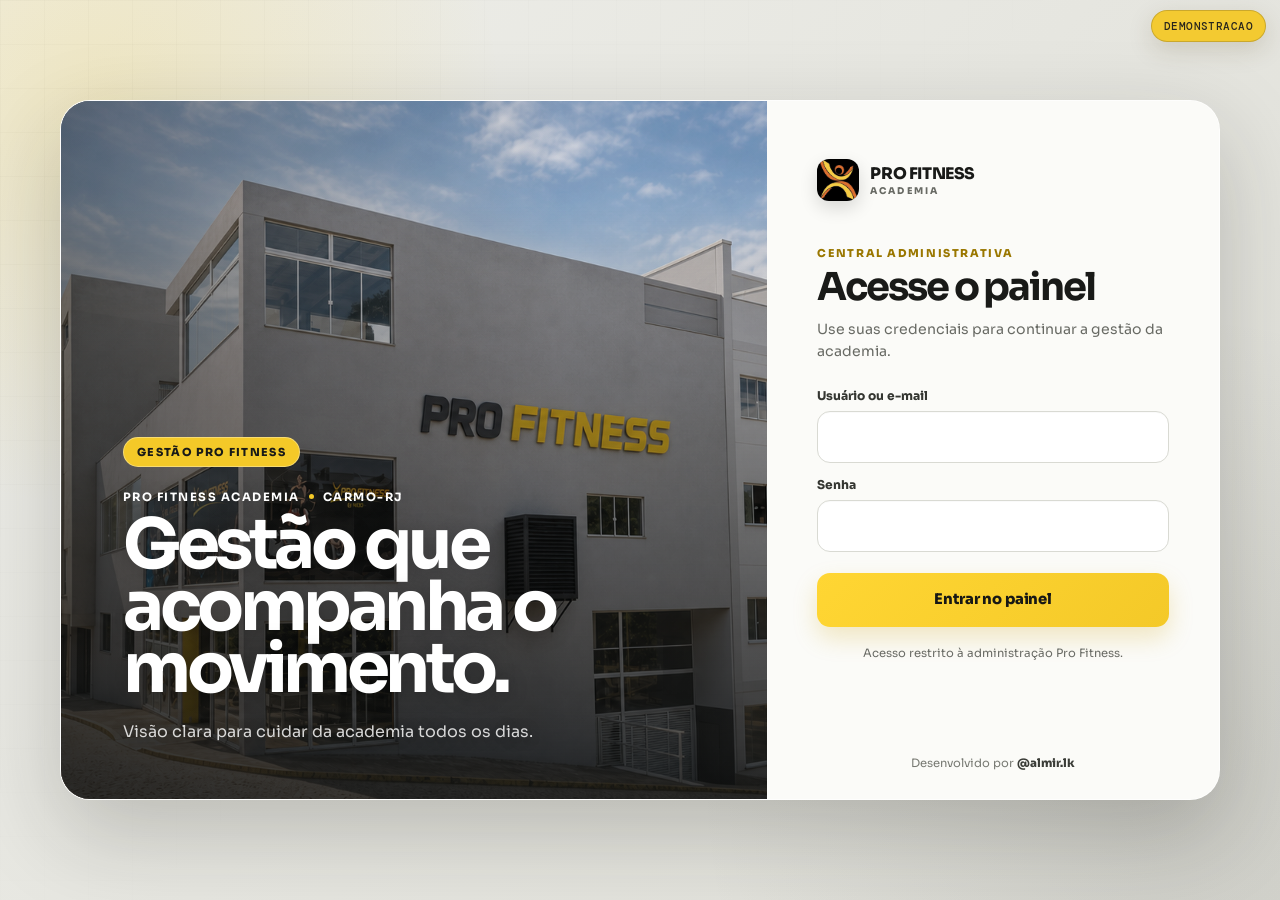
==== commit b5a2065b: "Redesign unified login experiences" ====
--- a/painel.html
+++ b/painel.html
@@ -10,18 +10,19 @@
 <link crossorigin="" href="https://fonts.gstatic.com" rel="preconnect"/>
 <link href="https://fonts.googleapis.com/css2?family=DM+Mono:wght@400;500&amp;family=Sora:wght@400;500;600;700;800&amp;display=swap" rel="stylesheet"/>
 <link href="assets/css/painel.css?v=20260712-final-v4" rel="stylesheet"/>
+<link href="assets/css/login.css?v=20260713-login-v1" rel="stylesheet"/>
 <link href="manifest.webmanifest" rel="manifest"/>
 </head>
 <body>
 <div class="environment-badge" data-environment-badge="" hidden=""></div>
 <section class="admin-auth-view" id="adminAuthView">
 <div class="admin-auth-shell">
-<header aria-label="Pro Fitness Academia" class="admin-auth-brand auth-brand-header official-banner-header">
-<img alt="Fachada e logotipo oficial da Pro Fitness Academia" class="official-header-banner" src="assets/images/pro-fitness-header-oficial.jpg"/>
-<span class="header-role-label">ADMINISTRACAO</span>
+<header aria-label="Pro Fitness Academia" class="admin-auth-brand login-hero">
+<img alt="Fachada da Pro Fitness Academia em Carmo, Rio de Janeiro" class="login-hero-photo" src="assets/images/pro-fitness-fachada.png"/>
+<div class="login-hero-copy"><span class="login-role-badge">Gestão Pro Fitness</span><p>Pro Fitness Academia <i></i> Carmo-RJ</p><h1>Gestão que<br/>acompanha o<br/>movimento.</h1><small>Visão clara para cuidar da academia todos os dias.</small></div>
 </header>
-<div class="admin-auth-card" id="adminLoginCard"><h1>Administracao</h1><form class="admin-auth-form" id="adminLoginForm"><label>Usuario ou e-mail<input autocomplete="username" name="login" required=""/></label><label>Senha<input autocomplete="current-password" name="password" required="" type="password"/></label><button class="primary-button" type="submit">Entrar</button></form><p aria-live="polite" class="admin-auth-feedback" id="adminLoginFeedback"></p></div>
-<div class="admin-auth-card" hidden="" id="adminPasswordChangeCard"><h1>Criar nova senha</h1><p class="password-rule">Minimo de 8 caracteres, com letra e numero.</p><form class="admin-auth-form" id="adminPasswordChangeForm"><label>Senha temporaria<input name="currentPassword" required="" type="password"/></label><label>Nova senha<input minlength="8" name="newPassword" required="" type="password"/></label><label>Confirmar senha<input minlength="8" name="confirmPassword" required="" type="password"/></label><button class="primary-button" type="submit">Salvar nova senha</button></form><button class="ghost-button" id="cancelAdminPasswordChange" type="button">Cancelar</button><p aria-live="polite" class="admin-auth-feedback" id="adminPasswordChangeFeedback"></p></div>
+<div class="admin-auth-card" id="adminLoginCard"><div class="login-form-brand" aria-hidden="true"><img src="assets/images/pro-fitness-logo-oficial.jpg" alt=""/><span><strong>PRO FITNESS</strong><small>ACADEMIA</small></span></div><span class="login-form-kicker">Central administrativa</span><h1>Acesse o painel</h1><p class="login-form-intro">Use suas credenciais para continuar a gestão da academia.</p><form class="admin-auth-form" id="adminLoginForm"><label>Usuário ou e-mail<input autocomplete="username" name="login" required=""/></label><label>Senha<input autocomplete="current-password" name="password" required="" type="password"/></label><button class="primary-button" type="submit">Entrar no painel</button></form><p aria-live="polite" class="admin-auth-feedback" id="adminLoginFeedback"></p><p class="login-support">Acesso restrito à administração Pro Fitness.</p><p class="login-developer-credit">Desenvolvido por <strong>@almir.lk</strong></p></div>
+<div class="admin-auth-card" hidden="" id="adminPasswordChangeCard"><div class="login-form-brand" aria-hidden="true"><img src="assets/images/pro-fitness-logo-oficial.jpg" alt=""/><span><strong>PRO FITNESS</strong><small>ACADEMIA</small></span></div><span class="login-form-kicker">Primeiro acesso</span><h1>Criar nova senha</h1><p class="password-rule">Minimo de 8 caracteres, com letra e numero.</p><form class="admin-auth-form" id="adminPasswordChangeForm"><label>Senha temporaria<input name="currentPassword" required="" type="password"/></label><label>Nova senha<input minlength="8" name="newPassword" required="" type="password"/></label><label>Confirmar senha<input minlength="8" name="confirmPassword" required="" type="password"/></label><button class="primary-button" type="submit">Salvar nova senha</button></form><button class="ghost-button" id="cancelAdminPasswordChange" type="button">Cancelar</button><p aria-live="polite" class="admin-auth-feedback" id="adminPasswordChangeFeedback"></p></div>
 </div>
 </section>
 <div class="dashboard-shell" hidden="" id="adminAppShell">
--- a/assets/css/login.css
+++ b/assets/css/login.css
@@ -0,0 +1,504 @@
+:root {
+  --login-ink: #191a18;
+  --login-muted: #686a64;
+  --login-yellow: #f4c928;
+  --login-yellow-deep: #dfa900;
+  --login-paper: #fbfbf8;
+  --login-line: #d9dad3;
+}
+
+/* Identidade compartilhada das tres telas de acesso. */
+.enrollment-view,
+.prof-auth-view:not(.prof-lock-view),
+.admin-auth-view {
+  min-height: 100vh !important;
+  padding: clamp(18px, 3vw, 42px) !important;
+  display: grid !important;
+  place-items: center !important;
+  background:
+    radial-gradient(circle at 8% 12%, rgba(244, 201, 40, .2), transparent 25rem),
+    radial-gradient(circle at 92% 88%, rgba(31, 33, 30, .1), transparent 30rem),
+    linear-gradient(135deg, #eeeee9 0%, #deded7 100%) !important;
+}
+
+.enrollment-view::before,
+.prof-auth-view:not(.prof-lock-view)::before,
+.admin-auth-view::before {
+  content: "";
+  position: fixed;
+  inset: 0;
+  pointer-events: none;
+  opacity: .26;
+  background-image: linear-gradient(rgba(30, 31, 29, .08) 1px, transparent 1px), linear-gradient(90deg, rgba(30, 31, 29, .08) 1px, transparent 1px);
+  background-size: 44px 44px;
+  mask-image: linear-gradient(135deg, #000, transparent 58%);
+}
+
+.enrollment-view,
+.prof-auth-view:not(.prof-lock-view),
+.admin-auth-view,
+.enrollment-view *,
+.prof-auth-view:not(.prof-lock-view) *,
+.admin-auth-view * {
+  box-sizing: border-box;
+}
+
+.enrollment-view,
+.prof-auth-view:not(.prof-lock-view),
+.admin-auth-view {
+  grid-template-columns: 1fr !important;
+}
+
+.enrollment-view,
+.prof-auth-shell,
+.admin-auth-shell {
+  width: min(100%, 1160px) !important;
+}
+
+.enrollment-view,
+.prof-auth-shell,
+.admin-auth-shell {
+  position: relative;
+  z-index: 1;
+  min-height: min(700px, calc(100vh - clamp(36px, 6vw, 84px))) !important;
+  display: grid !important;
+  grid-template-columns: minmax(0, 1.22fr) minmax(380px, .78fr) !important;
+  overflow: hidden;
+  border: 1px solid rgba(255, 255, 255, .7);
+  border-radius: 30px !important;
+  background: var(--login-paper);
+  box-shadow: 0 32px 90px rgba(26, 27, 24, .22);
+}
+
+.login-hero {
+  position: relative !important;
+  min-width: 0;
+  min-height: 100% !important;
+  height: auto !important;
+  overflow: hidden;
+  background: #20211f !important;
+}
+
+.login-hero-photo {
+  position: absolute;
+  inset: 0;
+  width: 100%;
+  height: 100%;
+  display: block;
+  object-fit: cover;
+  object-position: 48% center;
+  filter: saturate(.82) contrast(1.05);
+  transform: scale(1.015);
+}
+
+.login-hero::after {
+  content: "";
+  position: absolute;
+  inset: 0;
+  background:
+    linear-gradient(180deg, rgba(14, 15, 14, .1) 15%, rgba(14, 15, 14, .78) 100%),
+    linear-gradient(90deg, rgba(14, 15, 14, .46), transparent 72%);
+}
+
+.login-hero-copy {
+  position: absolute;
+  z-index: 2;
+  left: clamp(28px, 5vw, 62px);
+  right: clamp(28px, 5vw, 62px);
+  bottom: clamp(34px, 6vh, 64px);
+  color: #fff;
+  text-shadow: 0 2px 20px rgba(0, 0, 0, .25);
+}
+
+.login-role-badge {
+  display: inline-flex;
+  align-items: center;
+  min-height: 30px;
+  padding: 0 13px;
+  border: 1px solid rgba(255, 255, 255, .34);
+  border-radius: 999px;
+  color: var(--login-ink);
+  background: var(--login-yellow);
+  font-size: .69rem;
+  font-weight: 800;
+  letter-spacing: .12em;
+  text-shadow: none;
+  text-transform: uppercase;
+}
+
+.login-hero .login-role-badge {
+  width: max-content !important;
+  display: inline-flex !important;
+  color: var(--login-ink) !important;
+}
+
+.login-hero-copy > p {
+  margin: 23px 0 10px;
+  display: flex;
+  align-items: center;
+  gap: 9px;
+  font-size: .72rem;
+  font-style: normal;
+  font-weight: 700;
+  letter-spacing: .13em;
+  text-transform: uppercase;
+}
+
+.login-hero-copy > p i {
+  width: 5px;
+  height: 5px;
+  border-radius: 50%;
+  background: var(--login-yellow);
+}
+
+.login-hero-copy h1 {
+  max-width: 630px;
+  margin: 0;
+  color: #fff;
+  font-size: clamp(3.2rem, 5.4vw, 5.65rem);
+  line-height: .9;
+  letter-spacing: -.065em;
+}
+
+.login-hero-copy small {
+  max-width: 510px;
+  margin-top: 20px;
+  display: block;
+  color: rgba(255, 255, 255, .82);
+  font-size: clamp(.86rem, 1.25vw, 1rem);
+  line-height: 1.55;
+  text-shadow: 0 2px 14px rgba(0, 0, 0, .42);
+}
+
+.enrollment-panel,
+.prof-auth-card,
+.admin-auth-card {
+  grid-column: 2;
+  width: 100% !important;
+  min-width: 0;
+  min-height: 100% !important;
+  margin: 0 !important;
+  padding: clamp(34px, 5vw, 58px) clamp(28px, 4vw, 50px) 28px !important;
+  display: flex !important;
+  flex-direction: column;
+  justify-content: center;
+  border: 0 !important;
+  border-radius: 0 !important;
+  background: var(--login-paper) !important;
+  box-shadow: none !important;
+}
+
+.enrollment-panel > div,
+.prof-auth-card,
+.admin-auth-card {
+  align-self: stretch;
+}
+
+.login-form-brand {
+  margin-bottom: clamp(30px, 5vh, 52px);
+  display: flex;
+  align-items: center;
+  gap: 11px;
+}
+
+.login-form-brand img {
+  width: 42px;
+  height: 42px;
+  border-radius: 12px;
+  object-fit: cover;
+  box-shadow: 0 7px 18px rgba(0, 0, 0, .14);
+}
+
+.login-form-brand span {
+  display: grid;
+  gap: 1px;
+}
+
+.login-form-brand strong {
+  color: var(--login-ink);
+  font-size: 1rem;
+  font-weight: 800;
+  letter-spacing: -.025em;
+}
+
+.login-form-brand small {
+  color: var(--login-muted);
+  font-size: .58rem;
+  font-weight: 800;
+  letter-spacing: .22em;
+}
+
+.login-form-kicker {
+  margin-bottom: 8px;
+  color: #9a7700;
+  font-size: .68rem;
+  font-weight: 800;
+  letter-spacing: .15em;
+  text-transform: uppercase;
+}
+
+.enrollment-panel h2,
+.prof-auth-card h1,
+.admin-auth-card h1 {
+  margin: 0 !important;
+  color: var(--login-ink);
+  font-size: clamp(2rem, 3vw, 2.65rem) !important;
+  line-height: 1.02;
+  letter-spacing: -.055em;
+}
+
+.enrollment-panel h2 {
+  font-family: "Manrope", sans-serif !important;
+  text-transform: none !important;
+}
+
+#passwordChangeCard[hidden],
+#profPasswordChangeCard[hidden],
+#adminPasswordChangeCard[hidden],
+#profLoginCard[hidden],
+#adminLoginCard[hidden],
+#enrollmentWelcome[hidden] {
+  display: none !important;
+}
+
+.login-form-intro {
+  margin: 12px 0 25px !important;
+  color: var(--login-muted) !important;
+  font-size: .88rem;
+  line-height: 1.55 !important;
+}
+
+.enrollment-panel .login-form,
+.prof-auth-card .prof-auth-form,
+.admin-auth-card .admin-auth-form {
+  margin: 0 !important;
+  display: grid;
+  gap: 14px !important;
+}
+
+.enrollment-panel .login-form label,
+.prof-auth-card .prof-auth-form label,
+.admin-auth-card .admin-auth-form label {
+  display: grid;
+  gap: 7px;
+  color: #343631;
+  font-size: .76rem !important;
+  font-weight: 750;
+}
+
+.enrollment-panel .login-form input,
+.prof-auth-card .prof-auth-form input,
+.admin-auth-card .admin-auth-form input {
+  width: 100%;
+  min-height: 52px !important;
+  padding: 0 15px !important;
+  border: 1px solid var(--login-line) !important;
+  border-radius: 13px !important;
+  outline: 0;
+  color: var(--login-ink);
+  background: #fff !important;
+  box-shadow: inset 0 1px 1px rgba(25, 26, 24, .025);
+  transition: border-color .18s ease, box-shadow .18s ease, transform .18s ease;
+}
+
+.enrollment-panel .login-form input:focus,
+.prof-auth-card .prof-auth-form input:focus,
+.admin-auth-card .admin-auth-form input:focus {
+  border-color: #c49a00 !important;
+  box-shadow: 0 0 0 4px rgba(244, 201, 40, .18);
+}
+
+.enrollment-panel .login-form button[type="submit"],
+.prof-auth-card .prof-auth-form button[type="submit"],
+.admin-auth-card .admin-auth-form button[type="submit"] {
+  min-height: 54px !important;
+  margin-top: 7px;
+  border: 0 !important;
+  border-radius: 13px !important;
+  color: #171815 !important;
+  background: linear-gradient(135deg, #ffd633, var(--login-yellow)) !important;
+  box-shadow: 0 11px 24px rgba(207, 159, 0, .22);
+  font-weight: 850;
+  letter-spacing: -.01em;
+  transition: transform .18s ease, box-shadow .18s ease, filter .18s ease;
+}
+
+.enrollment-panel .login-form button[type="submit"]:hover,
+.prof-auth-card .prof-auth-form button[type="submit"]:hover,
+.admin-auth-card .admin-auth-form button[type="submit"]:hover {
+  transform: translateY(-2px);
+  filter: saturate(1.08);
+  box-shadow: 0 15px 28px rgba(207, 159, 0, .27);
+}
+
+.login-support {
+  margin: 18px 0 0 !important;
+  color: var(--login-muted) !important;
+  font-size: .72rem;
+  line-height: 1.45 !important;
+  text-align: center;
+}
+
+.login-developer-credit {
+  margin: auto 0 0 !important;
+  padding-top: clamp(22px, 5vh, 42px);
+  color: #777972 !important;
+  font-size: .72rem;
+  line-height: 1.3 !important;
+  text-align: center;
+}
+
+.login-developer-credit strong {
+  color: #3a3c37;
+  font-weight: 800;
+}
+
+#passwordChangeCard .password-rule,
+#profPasswordChangeCard .password-rule,
+#adminPasswordChangeCard .password-rule {
+  margin: 11px 0 23px !important;
+  color: var(--login-muted) !important;
+  font-size: .8rem;
+  line-height: 1.5;
+}
+
+#cancelPasswordChange,
+#cancelProfPasswordChange,
+#cancelAdminPasswordChange {
+  min-height: 42px;
+  margin-top: 10px;
+  border: 0;
+  color: #555750;
+  background: transparent;
+  font-weight: 750;
+}
+
+.enrollment-panel .form-feedback,
+.prof-auth-card .prof-auth-feedback,
+.admin-auth-card .admin-auth-feedback {
+  min-height: 20px;
+  margin: 8px 0 0 !important;
+  font-size: .75rem;
+}
+
+@media (max-width: 800px) {
+  .enrollment-view,
+  .prof-auth-view:not(.prof-lock-view),
+  .admin-auth-view {
+    padding: 0 !important;
+    place-items: start stretch !important;
+    background: var(--login-paper) !important;
+  }
+
+  .enrollment-view,
+  .prof-auth-shell,
+  .admin-auth-shell {
+    width: 100% !important;
+    min-height: 100vh !important;
+    display: block !important;
+    overflow: visible;
+    border: 0;
+    border-radius: 0 !important;
+    box-shadow: none;
+  }
+
+  .login-hero {
+    width: 100%;
+    height: clamp(290px, 39vh, 370px) !important;
+    min-height: clamp(290px, 39vh, 370px) !important;
+  }
+
+  .login-hero-photo {
+    object-position: 45% center;
+  }
+
+  .login-hero-copy {
+    left: 22px;
+    right: 22px;
+    bottom: 42px;
+  }
+
+  .login-hero-copy > p {
+    margin: 16px 0 7px;
+    font-size: .61rem;
+  }
+
+  .login-hero-copy h1 {
+    font-size: clamp(2.65rem, 11.5vw, 3.35rem);
+  }
+
+  .login-hero-copy small {
+    max-width: 390px;
+    margin-top: 13px;
+    font-size: .78rem;
+  }
+
+  .enrollment-panel,
+  .prof-auth-card,
+  .admin-auth-card {
+    position: relative;
+    z-index: 3;
+    width: calc(100% - 24px) !important;
+    min-height: calc(61vh + 26px) !important;
+    margin: -26px 12px 0 !important;
+    padding: 30px 22px calc(22px + env(safe-area-inset-bottom)) !important;
+    border-radius: 24px 24px 0 0 !important;
+  }
+
+  .login-form-brand {
+    margin-bottom: 26px;
+  }
+
+  .login-developer-credit {
+    padding-top: 28px;
+  }
+}
+
+@media (max-width: 390px), (max-height: 690px) and (max-width: 800px) {
+  .login-hero {
+    height: 270px !important;
+    min-height: 270px !important;
+  }
+
+  .login-hero-copy {
+    bottom: 36px;
+  }
+
+  .login-hero-copy small {
+    display: none;
+  }
+
+  .login-form-brand {
+    margin-bottom: 20px;
+  }
+
+  .enrollment-panel,
+  .prof-auth-card,
+  .admin-auth-card {
+    padding-top: 26px !important;
+  }
+}
+
+@media (prefers-reduced-motion: no-preference) {
+  .login-hero-photo {
+    animation: login-photo-arrival 1.1s ease-out both;
+  }
+
+  .login-hero-copy > * {
+    animation: login-copy-arrival .62s ease-out both;
+  }
+
+  .login-hero-copy > :nth-child(2) { animation-delay: .08s; }
+  .login-hero-copy > :nth-child(3) { animation-delay: .14s; }
+  .login-hero-copy > :nth-child(4) { animation-delay: .2s; }
+
+  @keyframes login-photo-arrival {
+    from { opacity: .55; transform: scale(1.06); }
+    to { opacity: 1; transform: scale(1.015); }
+  }
+
+  @keyframes login-copy-arrival {
+    from { opacity: 0; transform: translateY(14px); }
+    to { opacity: 1; transform: translateY(0); }
+  }
+}
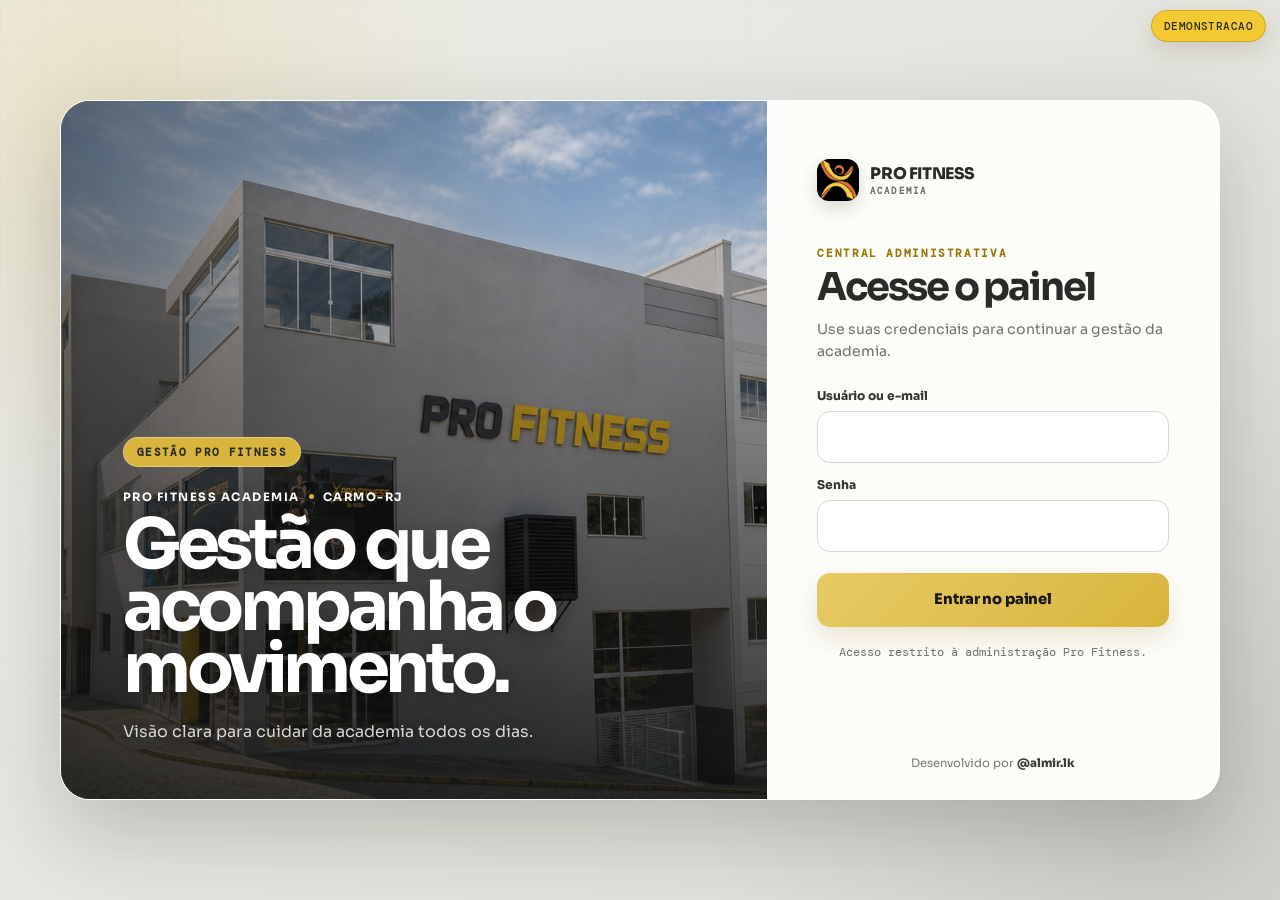
==== commit 5ca1e0e1: "Atualiza modulos e identidade visual" ====
--- a/painel.html
+++ b/painel.html
@@ -5,12 +5,13 @@
 <meta charset="utf-8"/>
 <meta content="width=device-width, initial-scale=1.0" name="viewport"/>
 <title>Pro Fitness | Painel de Gestao</title>
-<meta content="#f4c928" name="theme-color"/>
+<meta content="#d8b53d" name="theme-color"/>
 <link href="https://fonts.googleapis.com" rel="preconnect"/>
 <link crossorigin="" href="https://fonts.gstatic.com" rel="preconnect"/>
 <link href="https://fonts.googleapis.com/css2?family=DM+Mono:wght@400;500&amp;family=Sora:wght@400;500;600;700;800&amp;display=swap" rel="stylesheet"/>
-<link href="assets/css/painel.css?v=20260712-final-v4" rel="stylesheet"/>
-<link href="assets/css/login.css?v=20260713-login-v1" rel="stylesheet"/>
+<link href="assets/css/brand.css?v=20260714-brand-harmony-v2" rel="stylesheet"/>
+<link href="assets/css/painel.css?v=20260714-titlebar-v1" rel="stylesheet"/>
+<link href="assets/css/login.css?v=20260714-brand-harmony-v2" rel="stylesheet"/>
 <link href="manifest.webmanifest" rel="manifest"/>
 </head>
 <body>
@@ -26,8 +27,11 @@
 </div>
 </section>
 <div class="dashboard-shell" hidden="" id="adminAppShell">
-<header aria-label="Pro Fitness Academia" class="admin-header photo-only-header hybrid-app-header official-banner-header">
-<img alt="Fachada e logotipo oficial da Pro Fitness Academia" class="official-header-banner" src="assets/images/pro-fitness-header-fino.jpg"/>
+<header aria-label="Pro Fitness Academia" class="admin-header hybrid-app-header official-banner-header admin-wordmark-header">
+<div class="admin-panel-brand">
+<span class="admin-panel-logo"><img alt="Simbolo da Pro Fitness Academia" src="assets/images/pro-fitness-logo-oficial.jpg"/></span>
+<span class="admin-panel-wordmark"><strong><span>PRO</span><span>FITNESS</span></strong><i aria-hidden="true"></i><small>ACADEMIA <b aria-hidden="true">/</b> CARMO-RJ</small></span>
+</div>
 <span class="header-role-label">ADMINISTRACAO</span>
 </header>
 <div class="admin-session-bar"><div><span>Sessao</span><strong id="adminCurrentUser">-</strong></div><button class="ghost-button" id="adminLogoutButton" type="button">Sair</button></div>
@@ -81,42 +85,6 @@
 </article>
 <section class="overview-grid" id="metricGrid"></section>
 <section class="admin-daily-grid" id="adminDailyGrid"></section>
-<section class="insight-grid">
-<article class="dashboard-card insight-card attendance-card">
-<div class="section-head">
-<div>
-<h2>Frequencia nos ultimos 7 dias</h2>
-</div>
-<span class="insight-label" id="attendanceTotal">0 entradas</span>
-</div>
-<div aria-label="Grafico de entradas dos ultimos sete dias" class="attendance-chart" id="attendanceChart"></div>
-</article>
-<article class="dashboard-card insight-card agenda-summary-card">
-<div class="section-head">
-<div>
-<h2>Agenda de hoje</h2>
-</div>
-</div>
-<div class="agenda-summary" id="todayAgendaSummary"></div>
-</article>
-<article class="dashboard-card insight-card enrollment-chart-card">
-<div class="section-head">
-<div>
-<h2>Novas matriculas por mes</h2>
-</div>
-<span class="insight-label">Ultimos 6 meses</span>
-</div>
-<div aria-label="Grafico de novas matriculas dos ultimos seis meses" class="enrollment-chart" id="enrollmentChart"></div>
-</article>
-<article class="dashboard-card insight-card student-mix-card">
-<div class="section-head">
-<div>
-<h2>Situacao dos alunos</h2>
-</div>
-</div>
-<div class="student-mix" id="studentMix"></div>
-</article>
-</section>
 <article class="dashboard-card weekly-overview-card">
 <div class="section-head weekly-overview-head">
 <div>
@@ -137,6 +105,42 @@
 </aside>
 </div>
 </article>
+<section class="insight-grid">
+<article class="dashboard-card insight-card attendance-card">
+<div class="section-head">
+<div>
+<h2>Frequencia nos ultimos 7 dias</h2>
+</div>
+<span class="insight-label" id="attendanceTotal">0 entradas</span>
+</div>
+<div aria-label="Grafico de entradas dos ultimos sete dias" class="attendance-chart" id="attendanceChart"></div>
+</article>
+<article class="dashboard-card insight-card agenda-summary-card">
+<div class="section-head">
+<div>
+<h2>Agenda de hoje</h2>
+</div>
+</div>
+<div class="agenda-summary" id="todayAgendaSummary"></div>
+</article>
+<article class="dashboard-card insight-card enrollment-chart-card">
+<div class="section-head">
+<div>
+<h2>Novas matriculas por mes</h2>
+</div>
+<span class="insight-label">Ultimos 6 meses</span>
+</div>
+<div aria-label="Grafico de novas matriculas dos ultimos seis meses" class="enrollment-chart" id="enrollmentChart"></div>
+</article>
+<article class="dashboard-card insight-card student-mix-card">
+<div class="section-head">
+<div>
+<h2>Situacao dos alunos</h2>
+</div>
+</div>
+<div class="student-mix" id="studentMix"></div>
+</article>
+</section>
 </section>
 <section class="main-section operation-section" data-main-panel="operation" hidden="" id="operationSection">
 <article class="dashboard-card operation-command-bar">
@@ -158,6 +162,7 @@
 <button class="filter-button active" data-filter="todos">Todos</button>
 <button class="filter-button" data-filter="ativos">Liberados</button>
 <button class="filter-button" data-filter="bloqueados">Bloqueados</button>
+<button class="filter-button filter-button-overdue" data-filter="inadimplentes">Inadimplentes</button>
 <button class="filter-button" data-filter="pendentes">Matricula pendente</button>
 </div>
 </div>
@@ -181,6 +186,7 @@
 <button class="ghost-button access-unlock-button" hidden="" id="unlockStudentAccessButton" type="button">Desbloquear acesso</button>
 </div>
 </div>
+<div class="student-access-alert" hidden="" id="studentAccessAlert" role="alert"></div>
 <div class="student-presence-summary" id="studentPresenceSummary"></div>
 </section>
 <div aria-label="Gestao do aluno" class="student-tabs" role="tablist">
@@ -630,18 +636,19 @@
 <section class="main-section finance-section" data-main-panel="finance" hidden="" id="financeSection">
 <header class="dashboard-card finance-command-bar">
 <div class="finance-command-controls">
-<label class="finance-command-field finance-command-period">
-<span>Competencia</span>
-<input id="financeMonthFilter" type="month"/>
-</label>
-<label class="finance-command-field finance-command-student">
-<span>Aluno</span>
-<input autocomplete="off" id="financeQuickStudentSearch" list="financeQuickStudentList" placeholder="Nome, telefone ou codigo" type="search"/>
-<datalist id="financeQuickStudentList"></datalist>
-</label>
+<input id="financeMonthFilter" type="hidden"/>
+<div aria-labelledby="financePeriodLabel" class="finance-command-field finance-command-period" role="group">
+<span id="financePeriodLabel">Periodo</span>
+<div class="finance-period-range">
+<label><span class="visually-hidden">Data inicial</span><input aria-label="Data inicial do periodo" id="financePeriodStart" type="date"/></label>
+<span aria-hidden="true">ate</span>
+<label><span class="visually-hidden">Data final</span><input aria-label="Data final do periodo" id="financePeriodEnd" type="date"/></label>
+</div>
+</div>
 <button class="primary-button finance-command-primary" id="quickReceivePaymentButton" type="button">Receber mensalidade</button>
-<button class="ghost-button" id="newExpenseButton" type="button">Nova despesa</button>
-<button class="ghost-button" id="newMovementButton" type="button">Novo lancamento</button>
+<button class="ghost-button finance-command-secondary" id="newExpenseButton" type="button">Nova despesa</button>
+<button class="ghost-button finance-command-secondary" id="newMovementButton" type="button">Novo lancamento</button>
+<button aria-label="Ocultar valores financeiros" aria-pressed="false" class="ghost-button finance-privacy-button" id="toggleFinanceValuesButton" title="Ocultar valores financeiros" type="button"><span class="privacy-eye" aria-hidden="true"><i></i></span></button>
 </div>
 </header>
 <nav aria-label="Modulos financeiros" class="finance-subnav">
@@ -654,44 +661,61 @@
 <section class="finance-panel active" data-finance-panel="summary">
 <section class="finance-overview-grid" id="financeMetricGrid"></section>
 <section class="finance-summary-layout">
+<article class="dashboard-card finance-priority-card">
+<div class="section-head">
+<div>
+<h2>Acoes de hoje</h2>
+</div>
+</div>
+<div class="finance-priority-list" id="financePriorityList"></div>
+</article>
+<article class="dashboard-card finance-today-card">
+<div class="section-head">
+<div>
+<h2>Caixa de hoje</h2>
+</div>
+</div>
+<div class="finance-today-summary" id="financeTodaySummary"></div>
+</article>
+</section>
+<section class="finance-summary-lower">
 <article class="dashboard-card finance-chart-card">
 <div class="section-head">
 <div>
-<h2>Mensalidades: previsto x recebido</h2>
-</div>
-<div aria-label="Legenda do grafico" class="finance-legend">
-<span><i class="legend-dot paid"></i> Recebido</span>
-<span><i class="legend-dot expected"></i> Previsto</span>
-</div>
+<h2>Evolucao de mensalidades</h2>
+</div>
+<div aria-label="Legenda do grafico" class="finance-legend"><span><i class="legend-dot paid"></i> Recebido</span><span><i class="legend-dot expected"></i> Previsto</span></div>
 </div>
 <div class="finance-chart" id="financeChart"></div>
-</article>
-<article class="dashboard-card finance-today-card">
-<div class="section-head">
-<div>
-<h2>Caixa de hoje</h2>
-</div>
-</div>
-<div class="finance-today-summary" id="financeTodaySummary"></div>
-</article>
-</section>
-<section class="finance-summary-lower">
-<article class="dashboard-card finance-priority-card">
-<div class="section-head">
-<div>
-<h2>Pendencias prioritarias</h2>
-</div>
-</div>
-<div class="finance-priority-list" id="financePriorityList"></div>
 </article>
 <article class="dashboard-card finance-forecast-card">
 <div class="section-head">
 <div>
-<h2>Previsao dos proximos 30 dias</h2>
+<h2>Fluxo de caixa previsto</h2>
 </div>
 </div>
 <div class="finance-forecast" id="financeForecast"></div>
 </article>
+</section>
+<section class="finance-management-section">
+<header class="finance-management-heading">
+<div><span class="eyebrow">Visao gerencial</span><h2>Desempenho financeiro</h2></div>
+<span id="financeManagementReference">Periodo atual</span>
+</header>
+<section class="finance-management-metrics" id="financeManagementMetrics"></section>
+<section class="finance-management-grid">
+<article class="dashboard-card management-trend-card">
+<div class="section-head">
+<div><h2>Receitas e despesas em 12 meses</h2></div>
+<div aria-label="Legenda do grafico" class="management-legend"><span><i class="management-dot income"></i> Receitas</span><span><i class="management-dot expense"></i> Despesas</span></div>
+</div>
+<div class="management-trend-chart" id="financeManagementTrend"></div>
+</article>
+<article class="dashboard-card management-modality-card">
+<div class="section-head"><div><h2>Receita por modalidade</h2></div></div>
+<div class="management-modality-list" id="financeModalityRevenue"></div>
+</article>
+</section>
 </section>
 </section>
 <section class="finance-panel" data-finance-panel="payments" hidden="">
@@ -703,11 +727,23 @@
 <button class="ghost-button" id="generateMonthlyPaymentsButton" type="button">Gerar mensalidades do mes</button>
 </div>
 </header>
+<article class="dashboard-card collection-center-card">
+<div class="section-head collection-center-head"><div><h2>Central de cobranca</h2><p>Inadimplencia consolidada de todas as competencias.</p></div><span class="result-count" id="collectionUpdatedLabel">Atualizado agora</span></div>
+<section class="collection-metric-grid" id="collectionMetricGrid"></section>
+<div class="collection-toolbar">
+<div aria-label="Faixa de atraso" class="collection-aging-tabs" id="collectionAgingTabs" role="group"><button class="collection-aging-button active" data-collection-aging="todos" type="button">Todos</button><button class="collection-aging-button" data-collection-aging="1-7" type="button">1-7 dias</button><button class="collection-aging-button" data-collection-aging="8-15" type="button">8-15 dias</button><button class="collection-aging-button" data-collection-aging="16-30" type="button">16-30 dias</button><button class="collection-aging-button" data-collection-aging="31+" type="button">+30 dias</button></div>
+<details class="collection-advanced-filters"><summary>Filtros</summary><div><label>Plano<select id="collectionPlanFilter"><option value="todos">Todos os planos</option></select></label><label>Vencido de<input id="collectionDueStart" type="date"/></label><label>Vencido ate<input id="collectionDueEnd" type="date"/></label><button class="ghost-button" id="clearCollectionFilters" type="button">Limpar</button></div></details>
+</div>
+<section class="collection-content-grid">
+<div><div class="collection-list-title"><h3>Alunos para cobrar</h3><span id="collectionDebtorCount">0 alunos</span></div><div class="collection-debtor-list" id="collectionDebtorList"></div></div>
+<aside class="collection-upcoming-panel"><div class="collection-list-title"><h3>Vencem nos proximos 7 dias</h3><span id="collectionUpcomingCount">0</span></div><div class="collection-upcoming-list" id="collectionUpcomingList"></div></aside>
+</section>
+</article>
 <section class="finance-layout">
 <article class="dashboard-card finance-list-card">
 <div class="section-head finance-list-head">
 <div>
-<h2>Mensalidades da competencia</h2>
+<h2>Mensalidades do periodo</h2>
 </div>
 <span class="result-count" id="financeResultCount">0 registros</span>
 </div>
@@ -850,19 +886,24 @@
 <div class="finance-module-actions"><button class="ghost-button" id="exportFinanceCsvButton" type="button">Exportar CSV</button><button class="primary-button" id="printFinanceReportButton" type="button">Imprimir / PDF</button></div>
 </header>
 <article class="dashboard-card report-filter-card">
-<div class="report-filters report-filters-final">
+<div class="report-filter-heading"><div><h3>Periodo do relatorio</h3><p id="reportActiveFiltersLabel">Este mes</p></div></div>
+<div class="report-filters report-primary-filters">
+<label>Periodo<select id="reportPeriodPreset"><option value="current-month">Este mes</option><option value="previous-month">Mes anterior</option><option value="last-30">Ultimos 30 dias</option><option value="last-90">Ultimos 90 dias</option><option value="custom">Personalizado</option></select></label>
 <label>Data inicial<input id="reportStartDate" type="date"/></label>
 <label>Data final<input id="reportEndDate" type="date"/></label>
+<label>Tipo<select id="reportTypeFilter"><option value="todos">Entradas e saidas</option><option value="entrada">Somente entradas</option><option value="saida">Somente saidas</option></select></label>
+<button class="primary-button" id="applyReportFiltersButton" type="button">Atualizar</button>
+</div>
+<details class="report-advanced-filters"><summary>Filtros avancados</summary><div>
 <label class="report-student-filter">Aluno<select id="reportStudentFilter"><option value="todos">Todos os alunos</option></select></label>
-<label>Tipo<select id="reportTypeFilter"><option value="todos">Entradas e saidas</option><option value="entrada">Entradas</option><option value="saida">Saidas</option></select></label>
-<label>Forma<select id="reportMethodFilter"><option value="todos">Todas</option><option value="pix">Pix</option><option value="cartao">Cartao</option><option value="dinheiro">Dinheiro</option><option value="boleto">Boleto</option><option value="transferencia">Transferencia</option></select></label>
-<label>Centro de custo<select id="reportCostCenterFilter"><option value="todos">Todos</option><option value="geral">Geral</option><option value="musculacao">Musculacao</option><option value="natacao">Natacao</option><option value="lutas">Lutas</option><option value="aulas">Aulas coletivas</option><option value="administrativo">Administrativo</option></select></label>
-<button class="primary-button" id="applyReportFiltersButton" type="button">Atualizar</button>
-</div>
+<label>Forma de pagamento<select id="reportMethodFilter"><option value="todos">Todas as formas</option><option value="pix">Pix</option><option value="cartao">Cartao</option><option value="dinheiro">Dinheiro</option><option value="boleto">Boleto</option><option value="transferencia">Transferencia</option></select></label>
+<label>Centro de custo<select id="reportCostCenterFilter"><option value="todos">Todos os centros</option><option value="geral">Geral</option><option value="musculacao">Musculacao</option><option value="natacao">Natacao</option><option value="lutas">Lutas</option><option value="aulas">Aulas coletivas</option><option value="administrativo">Administrativo</option></select></label>
+</div></details>
 </article>
 <section class="report-metric-grid" id="reportMetricGrid"></section>
 <article class="dashboard-card report-reconciliation-card" id="reportReconciliationCard"></article>
 <section class="report-chart-grid">
+<article class="dashboard-card report-chart-card report-payment-status-card"><div class="section-head"><div><h2>Situacao das mensalidades</h2><p class="section-description" id="reportPaymentStatusReference">Posicao na data final do relatorio.</p></div></div><div class="student-mix report-payment-status-chart" id="reportPaymentStatusChart"></div></article>
 <article class="dashboard-card report-chart-card"><div class="section-head"><div><h2>Resultado por categoria</h2></div></div><div class="report-bar-list" id="reportCategoryChart"></div></article>
 <article class="dashboard-card report-chart-card"><div class="section-head"><div><h2>Formas de pagamento</h2></div></div><div class="report-bar-list" id="reportMethodChart"></div></article>
 </section>
@@ -876,6 +917,7 @@
 <article class="dashboard-card report-table-card" id="printableFinanceReport">
 <div class="print-report-header"><div><strong>Pro Fitness Academia</strong><span id="reportDocumentTitle">Relatorio financeiro geral</span></div><span id="reportPeriodLabel"></span></div>
 <div class="print-report-summary" id="reportPrintSummary"></div>
+<div class="print-payment-status" id="reportPaymentStatusPrint"></div>
 <div class="section-head"><div><h2 id="reportMovementTitle">Movimentacoes do periodo</h2></div><span class="result-count" id="reportResultCount">0 registros</span></div>
 <div class="report-movement-table" id="reportMovementTable"></div>
 </article>
@@ -921,6 +963,26 @@
 </footer>
 </form>
 </dialog>
+<dialog class="collection-contact-dialog" id="collectionContactDialog">
+<form class="collection-contact-form" id="collectionContactForm">
+<header><div><span>Cobranca</span><h2>Registrar contato</h2></div><button aria-label="Fechar" class="dialog-close-button" id="closeCollectionContactButton" type="button">×</button></header>
+<input name="studentId" type="hidden"/><input name="paymentId" type="hidden"/>
+<div class="collection-contact-context" id="collectionContactContext"></div>
+<div class="payment-dialog-grid"><label>Data do contato<input name="contactAt" required="" type="datetime-local"/></label><label>Canal<select name="contactType"><option value="whatsapp">WhatsApp</option><option value="telefone">Telefone</option><option value="presencial">Presencial</option><option value="email">E-mail</option></select></label><label>Promessa de pagamento<input name="promiseDate" type="date"/></label><label class="full">Observacao<textarea name="notes" required="" rows="4"></textarea></label></div>
+<footer><button class="ghost-button" id="cancelCollectionContactButton" type="button">Cancelar</button><button class="primary-button" type="submit">Salvar contato</button></footer>
+</form>
+</dialog>
+<dialog class="finance-review-dialog" id="financeReviewDialog">
+<section class="finance-review-shell">
+<header class="finance-review-header">
+<div><span>Conferencia financeira</span><h2>Revisar pendencias</h2><p>Confira cada mensalidade antes de corrigir o vinculo com o caixa.</p></div>
+<button aria-label="Fechar revisao" class="dialog-close-button" data-close-finance-review type="button">&times;</button>
+</header>
+<div class="finance-review-summary" id="financeReviewSummary"></div>
+<div class="finance-review-list" id="financeReviewList"></div>
+<footer class="finance-review-footer"><p>As correcoes sao registradas no historico administrativo.</p><button class="ghost-button" data-close-finance-review type="button">Fechar</button></footer>
+</section>
+</dialog>
 <dialog class="receipt-dialog" id="receiptDialog">
 <section class="payment-receipt" id="printablePaymentReceipt">
 <header class="receipt-header">
@@ -1056,11 +1118,11 @@
 <div class="student-credential-actions"><button class="ghost-button" id="copyStudentCredentialsButton" type="button">Copiar credenciais</button><button class="primary-button" id="finishStudentEnrollmentButton" type="button">Concluir</button></div>
 </section>
 </section><script src="assets/vendor/qrcode.min.js"></script>
-<script src="assets/js/app-config.js?v=20260712-final-v4"></script>
-<script src="assets/js/demo-data.js?v=20260712-final-v4"></script>
-<script src="assets/js/shared-data.js?v=20260712-final-v4"></script>
-<script src="assets/js/finance-core.js?v=20260712-final-v4"></script>
-<script src="assets/js/painel.js?v=20260712-final-v4"></script>
-<script src="assets/js/pwa.js?v=20260712-final-v4"></script>
+<script src="assets/js/app-config.js?v=20260713-finance-v2"></script>
+<script src="assets/js/demo-data.js?v=20260714-finance-review-v1"></script>
+<script src="assets/js/shared-data.js?v=20260713-finance-v2"></script>
+<script src="assets/js/finance-core.js?v=20260713-finance-v2"></script>
+<script src="assets/js/painel.js?v=20260714-panel-polish-v1"></script>
+<script src="assets/js/pwa.js?v=20260713-finance-v2"></script>
 </body>
 </html>
--- a/assets/css/brand.css
+++ b/assets/css/brand.css
@@ -0,0 +1,19 @@
+:root {
+  --brand-font-sans: "Sora", sans-serif;
+  --brand-font-mono: "DM Mono", monospace;
+  --brand-canvas: #e7e8e5;
+  --brand-canvas-deep: #d5d7d3;
+  --brand-surface: #fcfcf9;
+  --brand-surface-muted: #f1f2ee;
+  --brand-ink: #292b28;
+  --brand-graphite: #565954;
+  --brand-muted: #6e716d;
+  --brand-line: #d5d8d2;
+  --brand-gold: #d8b53d;
+  --brand-gold-strong: #c49a19;
+  --brand-gold-deep: #735a12;
+  --brand-gold-soft: #f2e7bd;
+  --brand-success: #66775f;
+  --brand-warning: #98731e;
+  --brand-danger: #a9534d;
+}
--- a/assets/css/painel.css
+++ b/assets/css/painel.css
@@ -4983,6 +4983,91 @@
   font-size: 0.72rem;
 }
 
+.list-card .filter-button-overdue {
+  color: #9f2922;
+  border-color: rgba(190, 57, 48, .28);
+  background: #fff8f6;
+}
+
+.list-card .filter-button-overdue.active {
+  color: #fff;
+  border-color: #b93d34;
+  background: linear-gradient(135deg, #cf5147, #a92e27);
+}
+
+.roster-block-reason {
+  padding: 10px 11px;
+  display: grid;
+  gap: 3px;
+  border: 1px solid rgba(185, 61, 52, .25);
+  border-left: 4px solid #b93d34;
+  border-radius: 10px;
+  color: #76241f;
+  background: #fff4f2;
+}
+
+.roster-block-reason span {
+  color: #a03a33;
+  font-size: .62rem;
+  font-weight: 850;
+  letter-spacing: .08em;
+  text-transform: uppercase;
+}
+
+.roster-block-reason strong {
+  color: #6e211d;
+  font-size: .76rem;
+  line-height: 1.35;
+}
+
+.student-access-alert {
+  padding: 11px 13px;
+  display: flex;
+  align-items: center;
+  gap: 10px;
+  border: 1px solid rgba(185, 61, 52, .3);
+  border-radius: 12px;
+  color: #6e211d;
+  background: linear-gradient(90deg, #fff0ed, #fff8f6);
+}
+
+.student-access-alert[hidden] {
+  display: none !important;
+}
+
+.student-access-alert-icon {
+  width: 30px;
+  height: 30px;
+  flex: 0 0 30px;
+  display: grid;
+  place-items: center;
+  border-radius: 50%;
+  color: #fff;
+  background: #b93d34;
+  font-weight: 900;
+}
+
+.student-access-alert div {
+  min-width: 0;
+  display: grid;
+  gap: 2px;
+}
+
+.student-access-alert small {
+  color: #a03a33;
+  font-size: .62rem;
+  font-weight: 850;
+  letter-spacing: .08em;
+  text-transform: uppercase;
+}
+
+.student-access-alert strong {
+  color: #6e211d;
+  font-size: .8rem;
+  line-height: 1.35;
+  overflow-wrap: anywhere;
+}
+
 .detail-card {
   position: relative;
 }
@@ -5379,9 +5464,303 @@
 
 .finance-command-controls {
   display: grid;
-  grid-template-columns: 190px minmax(300px, 1fr) auto auto auto;
+  grid-template-columns: 190px auto auto auto auto;
   align-items: end;
   gap: 10px;
+}
+
+.collection-center-card {
+  padding: 18px;
+  border-color: rgba(185, 61, 52, .16);
+  background: linear-gradient(145deg, #fff, #fffaf8);
+}
+
+.collection-center-head p {
+  margin: 4px 0 0;
+  color: var(--muted);
+  font-size: .76rem;
+}
+
+.collection-metric-grid {
+  margin: 15px 0;
+  display: grid;
+  grid-template-columns: repeat(3, minmax(0, 1fr));
+  gap: 10px;
+}
+
+.collection-metric-grid article {
+  padding: 13px 14px;
+  display: grid;
+  gap: 4px;
+  border: 1px solid rgba(185, 61, 52, .14);
+  border-radius: 13px;
+  background: rgba(255,255,255,.9);
+}
+
+.collection-metric-grid span,
+.collection-metric-grid small { color: var(--muted); font-size: .68rem; }
+.collection-metric-grid strong { color: #6e211d; font-size: 1.25rem; }
+
+.collection-toolbar {
+  margin-bottom: 15px;
+  display: flex;
+  align-items: center;
+  justify-content: space-between;
+  gap: 12px;
+}
+
+.collection-aging-tabs { display: flex; flex-wrap: wrap; gap: 6px; }
+
+.collection-aging-button {
+  min-height: 36px;
+  padding: 7px 11px;
+  border: 1px solid rgba(185, 61, 52, .2);
+  border-radius: 10px;
+  color: #7c302a;
+  background: #fff;
+  font-size: .72rem;
+  font-weight: 750;
+}
+
+.collection-aging-button.active {
+  color: #fff;
+  border-color: #a92e27;
+  background: linear-gradient(135deg, #cf5147, #a92e27);
+}
+
+.collection-advanced-filters { position: relative; }
+.collection-advanced-filters summary { color: #6a4a45; font-size: .74rem; font-weight: 750; cursor: pointer; }
+.collection-advanced-filters > div {
+  position: absolute;
+  z-index: 35;
+  top: calc(100% + 8px);
+  right: 0;
+  width: 520px;
+  padding: 12px;
+  display: grid;
+  grid-template-columns: 1fr 1fr 1fr auto;
+  align-items: end;
+  gap: 8px;
+  border: 1px solid var(--line);
+  border-radius: 13px;
+  background: #fff;
+  box-shadow: 0 18px 42px rgba(52,45,25,.16);
+}
+.collection-advanced-filters label { display: grid; gap: 5px; color: var(--muted); font-size: .66rem; font-weight: 700; }
+.collection-advanced-filters input,
+.collection-advanced-filters select { min-height: 40px; padding: 7px 9px; border: 1px solid var(--line); border-radius: 9px; background: #fff; }
+
+.collection-content-grid { display: grid; grid-template-columns: minmax(0, 1.55fr) minmax(290px, .7fr); gap: 14px; }
+.collection-list-title { margin-bottom: 8px; display: flex; align-items: center; justify-content: space-between; gap: 10px; }
+.collection-list-title h3 { margin: 0; font-size: .9rem; }
+.collection-list-title span { color: var(--muted); font-size: .68rem; }
+.collection-debtor-list { max-height: 470px; display: grid; gap: 8px; overflow: auto; }
+
+.collection-debtor-item {
+  padding: 13px;
+  display: grid;
+  gap: 9px;
+  border: 1px solid rgba(185,61,52,.17);
+  border-left: 4px solid #b93d34;
+  border-radius: 12px;
+  background: #fff;
+}
+.collection-debtor-main { display: flex; align-items: flex-start; justify-content: space-between; gap: 12px; }
+.collection-debtor-main > div { min-width: 0; display: grid; gap: 3px; }
+.collection-debtor-main span,
+.collection-debtor-meta span { color: var(--muted); font-size: .66rem; }
+.collection-debtor-main > strong { color: #8f2d26; white-space: nowrap; }
+.collection-debtor-meta { display: flex; flex-wrap: wrap; gap: 5px 12px; }
+.collection-debtor-meta .promise-chip { color: #775b00; font-weight: 750; }
+.collection-debtor-item p { margin: 0; padding: 8px 9px; border-radius: 8px; color: #5e514e; background: #f7f4f2; font-size: .7rem; line-height: 1.4; }
+.collection-debtor-actions { display: flex; flex-wrap: wrap; gap: 6px; }
+
+.collection-upcoming-panel { padding: 12px; border: 1px solid rgba(221,178,0,.2); border-radius: 13px; background: #fffdf3; }
+.collection-upcoming-list { display: grid; gap: 7px; }
+.collection-upcoming-list article { padding: 10px; display: flex; justify-content: space-between; gap: 10px; border: 1px solid rgba(221,178,0,.16); border-radius: 9px; background: #fff; }
+.collection-upcoming-list article > div { min-width: 0; display: grid; gap: 3px; }
+.collection-upcoming-list span { color: var(--muted); font-size: .64rem; }
+.collection-upcoming-list strong { font-size: .72rem; }
+
+.collection-contact-dialog { width: min(92vw, 620px); padding: 0; border: 0; border-radius: 20px; background: #fff; box-shadow: 0 30px 90px rgba(0,0,0,.28); }
+.collection-contact-dialog::backdrop { background: rgba(18,19,17,.65); backdrop-filter: blur(4px); }
+.collection-contact-form { padding: 24px; display: grid; gap: 17px; }
+.collection-contact-form > header,
+.collection-contact-form > footer { display: flex; align-items: center; justify-content: space-between; gap: 12px; }
+.collection-contact-form header span { color: #9a7700; font-size: .66rem; font-weight: 800; letter-spacing: .12em; text-transform: uppercase; }
+.collection-contact-form h2 { margin: 3px 0 0; }
+.collection-contact-form footer { justify-content: flex-end; }
+.collection-contact-context { padding: 12px; display: grid; gap: 3px; border-radius: 11px; background: #fff6f3; }
+.collection-contact-context span,
+.collection-contact-context small { color: var(--muted); font-size: .7rem; }
+
+.forecast-horizon-grid {
+  display: grid;
+  gap: 8px;
+}
+
+.forecast-horizon-card {
+  padding: 12px;
+  display: grid;
+  grid-template-columns: minmax(115px, .8fr) minmax(150px, 1fr);
+  gap: 11px;
+  border: 1px solid rgba(221, 178, 0, .2);
+  border-radius: 13px;
+  background: linear-gradient(135deg, #fffdf6, #fff8d9);
+}
+
+.forecast-horizon-card > div { display: grid; align-content: center; gap: 2px; }
+.forecast-horizon-card > div span { color: #806300; font-size: .68rem; font-weight: 850; text-transform: uppercase; }
+.forecast-horizon-card > div strong { color: #292923; font-size: 1.05rem; letter-spacing: -.035em; }
+.forecast-horizon-card > div small,
+.forecast-horizon-card p { color: var(--muted); font-size: .61rem; }
+.forecast-horizon-card .negative { color: #9d332c !important; }
+
+.forecast-horizon-card dl { margin: 0; display: grid; gap: 4px; }
+.forecast-horizon-card dl div { display: flex; align-items: center; justify-content: space-between; gap: 8px; }
+.forecast-horizon-card dt { color: var(--muted); font-size: .63rem; }
+.forecast-horizon-card dd { margin: 0; font-size: .67rem; font-weight: 800; }
+.forecast-horizon-card p { grid-column: 1 / -1; margin: 0; padding-top: 7px; border-top: 1px solid rgba(117, 96, 25, .12); }
+.forecast-footnote { margin: 1px 2px 0; color: var(--muted); font-size: .61rem; line-height: 1.4; }
+
+.finance-management-section {
+  padding-top: 2px;
+  display: grid;
+  gap: 13px;
+}
+
+.finance-management-heading {
+  padding: 4px 3px 0;
+  display: flex;
+  align-items: end;
+  justify-content: space-between;
+  gap: 18px;
+}
+
+.finance-management-heading h2 { margin: 3px 0 0; font-size: 1.28rem; letter-spacing: -.045em; }
+.finance-management-heading > span { color: var(--muted); font-size: .72rem; font-weight: 700; }
+
+.finance-management-metrics {
+  display: grid;
+  grid-template-columns: repeat(5, minmax(0, 1fr));
+  gap: 9px;
+}
+
+.management-metric-card {
+  min-width: 0;
+  padding: 13px 14px;
+  display: grid;
+  gap: 4px;
+  border: 1px solid var(--line);
+  border-top: 3px solid #b5b4ac;
+  border-radius: 13px;
+  background: rgba(255, 255, 255, .9);
+}
+
+.management-metric-card.success { border-top-color: #8b9100; }
+.management-metric-card.danger { border-top-color: #b93d34; }
+.management-metric-card span,
+.management-metric-card small { color: var(--muted); font-size: .64rem; }
+.management-metric-card strong { font-size: clamp(.98rem, 1.55vw, 1.28rem); letter-spacing: -.04em; overflow-wrap: anywhere; }
+
+.finance-management-grid {
+  display: grid;
+  grid-template-columns: minmax(0, 1.6fr) minmax(300px, .68fr);
+  gap: 18px;
+}
+
+.management-trend-card,
+.management-modality-card { min-width: 0; padding: 19px; }
+
+.management-legend { display: flex; flex-wrap: wrap; gap: 9px; color: var(--muted); font-size: .63rem; }
+.management-legend span { display: inline-flex; align-items: center; gap: 5px; }
+.management-dot { width: 8px; height: 8px; border-radius: 3px; }
+.management-dot.income { background: #ddaf00; }
+.management-dot.expense { background: #555650; }
+
+.management-trend-chart {
+  min-height: 225px;
+  padding: 15px 5px 0;
+  display: grid;
+  grid-template-columns: repeat(12, minmax(42px, 1fr));
+  gap: 6px;
+  overflow-x: auto;
+  border-top: 1px solid var(--line);
+}
+
+.management-trend-column { min-width: 42px; display: grid; grid-template-rows: minmax(155px, 1fr) auto auto; gap: 2px; text-align: center; }
+.management-trend-column > strong { font-size: .65rem; text-transform: capitalize; }
+.management-trend-column > span { color: var(--muted); font-family: "DM Mono", monospace; font-size: .55rem; }
+.management-trend-bars { height: 100%; display: flex; align-items: end; justify-content: center; gap: 3px; border-bottom: 1px solid rgba(35, 36, 32, .13); }
+.management-trend-bars i { width: min(12px, 34%); min-height: 3px; height: var(--management-height); border-radius: 5px 5px 1px 1px; transition: height .35s ease; }
+.management-trend-bars .income { background: linear-gradient(180deg, #f4c928, #d1a000); }
+.management-trend-bars .expense { background: linear-gradient(180deg, #777872, #383934); }
+
+.management-modality-list { display: grid; gap: 11px; }
+.management-modality-row { display: grid; gap: 6px; }
+.management-modality-row > div { display: flex; align-items: center; justify-content: space-between; gap: 10px; }
+.management-modality-row span { color: #3f403a; font-size: .68rem; font-weight: 750; }
+.management-modality-row strong { font-size: .68rem; }
+.management-modality-row > i { position: relative; height: 7px; overflow: hidden; border-radius: 999px; background: #eceae2; }
+.management-modality-row > i::after { content: ""; position: absolute; inset: 0 auto 0 0; width: var(--modality-width); border-radius: inherit; background: linear-gradient(90deg, #d3a600, #f4c928); }
+.management-modality-list > p { margin: 3px 0 0; color: var(--muted); font-size: .61rem; line-height: 1.4; }
+
+@media (max-width: 1100px) {
+  .collection-content-grid { grid-template-columns: 1fr; }
+  .collection-debtor-list { max-height: none; }
+  .finance-management-metrics { grid-template-columns: repeat(3, minmax(0, 1fr)); }
+  .finance-management-grid { grid-template-columns: 1fr; }
+}
+
+.finance-privacy-button {
+  min-height: 48px;
+  display: inline-flex;
+  align-items: center;
+  justify-content: center;
+  gap: 8px;
+  white-space: nowrap;
+}
+
+.privacy-eye {
+  position: relative;
+  width: 20px;
+  height: 13px;
+  display: inline-grid;
+  place-items: center;
+  border: 2px solid currentColor;
+  border-radius: 70% 30% 70% 30%;
+  transform: rotate(45deg);
+}
+
+.privacy-eye i {
+  width: 5px;
+  height: 5px;
+  border-radius: 50%;
+  background: currentColor;
+}
+
+.finance-privacy-button[aria-pressed="true"] .privacy-eye::after {
+  content: "";
+  position: absolute;
+  width: 24px;
+  height: 2px;
+  border-radius: 2px;
+  background: currentColor;
+  transform: rotate(-90deg);
+}
+
+.finance-values-hidden .finance-chart,
+.finance-values-hidden .finance-overview-grid,
+.finance-values-hidden .finance-today-summary,
+.finance-values-hidden .finance-priority-list,
+.finance-values-hidden .finance-forecast,
+.finance-values-hidden .finance-table,
+.finance-values-hidden .payment-table,
+.finance-values-hidden .cash-summary,
+.finance-values-hidden .expense-summary,
+.finance-values-hidden .report-metric-grid,
+.finance-values-hidden .report-table {
+  --private-value-state: hidden;
 }
 
 .finance-command-field {
@@ -5467,25 +5846,13 @@
 
 @media screen and (max-width: 1240px) {
   .finance-command-controls {
-    grid-template-columns: 180px minmax(260px, 1fr) auto auto;
-  }
-
-  .finance-command-controls #newMovementButton {
-    grid-column: 4;
+    grid-template-columns: 180px auto auto auto auto;
   }
 }
 
 @media screen and (max-width: 980px) {
   .finance-command-controls {
     grid-template-columns: 1fr 1fr;
-  }
-
-  .finance-command-student {
-    grid-column: 1 / -1;
-  }
-
-  .finance-command-controls #newMovementButton {
-    grid-column: auto;
   }
 
   .finance-overview-grid {
@@ -6595,12 +6962,58 @@
 }
 
 /* =========================================================
-   2026-07-11 - Financeiro Fase 5
-   Relatorios por aluno, conferencia e comprovante de pagamento
+   Relatorios financeiros simplificados
    ========================================================= */
-.report-filters-final {
-  grid-template-columns: 150px 150px minmax(240px, 1.4fr) minmax(170px, 0.85fr) minmax(150px, 0.75fr) auto;
+.report-filter-card { padding: 17px 19px; }
+
+.report-filter-heading { margin-bottom: 12px; display: flex; align-items: center; justify-content: space-between; gap: 14px; }
+.report-filter-heading h3 { margin: 0; font-size: .94rem; }
+.report-filter-heading p { margin: 3px 0 0; color: var(--muted); font-size: .68rem; }
+
+.report-primary-filters {
+  grid-template-columns: 180px 150px 150px minmax(190px, 1fr) auto;
   align-items: end;
+}
+
+.report-advanced-filters {
+  margin-top: 11px;
+  border: 1px solid var(--line);
+  border-radius: 12px;
+  background: rgba(255, 255, 255, .72);
+}
+
+.report-advanced-filters summary {
+  padding: 11px 13px;
+  color: #51524c;
+  font-size: .72rem;
+  font-weight: 800;
+  cursor: pointer;
+}
+
+.report-advanced-filters > div {
+  padding: 0 12px 12px;
+  display: grid;
+  grid-template-columns: minmax(240px, 1.5fr) repeat(2, minmax(180px, 1fr));
+  gap: 9px;
+}
+
+.report-advanced-filters label {
+  min-width: 0;
+  display: grid;
+  gap: 6px;
+  color: var(--muted);
+  font-family: "DM Mono", monospace;
+  font-size: .6rem;
+}
+
+.report-advanced-filters select {
+  width: 100%;
+  min-width: 0;
+  min-height: 42px;
+  padding: 8px 10px;
+  border: 1px solid var(--line);
+  border-radius: 10px;
+  background: #fff;
 }
 
 .report-student-filter select {
@@ -6678,6 +7091,224 @@
   color: #825600;
   font-size: 0.86rem;
   font-weight: 700;
+}
+
+.reconciliation-review-button {
+  min-height: 40px;
+  padding: 8px 15px;
+  white-space: nowrap;
+}
+
+.finance-review-dialog {
+  width: min(900px, calc(100vw - 40px));
+  max-height: calc(100vh - 40px);
+  padding: 0;
+  overflow: hidden;
+  border: 0;
+  border-radius: 22px;
+  color: #252622;
+  background: #f7f6f1;
+  box-shadow: 0 30px 90px rgba(35, 36, 32, 0.3);
+}
+
+.finance-review-dialog::backdrop {
+  background: rgba(43, 44, 40, 0.48);
+  backdrop-filter: blur(4px);
+}
+
+.finance-review-shell {
+  max-height: calc(100vh - 40px);
+  padding: 22px;
+  display: grid;
+  gap: 16px;
+  overflow: auto;
+}
+
+.finance-review-header {
+  padding-bottom: 15px;
+  display: flex;
+  align-items: flex-start;
+  justify-content: space-between;
+  gap: 20px;
+  border-bottom: 1px solid #deddd6;
+}
+
+.finance-review-header > div {
+  display: grid;
+  gap: 4px;
+}
+
+.finance-review-header span {
+  color: #9a7500;
+  font-family: "DM Mono", monospace;
+  font-size: 0.68rem;
+  font-weight: 800;
+  letter-spacing: 0.08em;
+  text-transform: uppercase;
+}
+
+.finance-review-header h2,
+.finance-review-header p {
+  margin: 0;
+}
+
+.finance-review-header h2 {
+  font-size: 1.55rem;
+}
+
+.finance-review-header p {
+  color: var(--muted);
+  font-size: 0.88rem;
+}
+
+.finance-review-summary,
+.finance-review-values {
+  display: grid;
+  gap: 9px;
+}
+
+.finance-review-summary {
+  grid-template-columns: repeat(3, minmax(0, 1fr));
+}
+
+.finance-review-summary > div,
+.finance-review-values > div {
+  padding: 11px 13px;
+  display: grid;
+  gap: 4px;
+  border: 1px solid #deddd6;
+  border-radius: 13px;
+  background: rgba(255, 255, 255, 0.9);
+}
+
+.finance-review-summary span,
+.finance-review-values span {
+  color: var(--muted);
+  font-size: 0.76rem;
+  font-weight: 700;
+}
+
+.finance-review-summary strong {
+  font-size: 1.08rem;
+}
+
+.finance-review-list {
+  display: grid;
+  gap: 11px;
+}
+
+.finance-review-issue {
+  padding: 15px;
+  display: grid;
+  gap: 13px;
+  border: 1px solid rgba(190, 145, 0, 0.24);
+  border-left: 5px solid #d8a514;
+  border-radius: 15px;
+  background: #fffdf6;
+}
+
+.finance-review-issue > header,
+.finance-review-issue > footer {
+  display: flex;
+  align-items: center;
+  justify-content: space-between;
+  gap: 12px;
+}
+
+.finance-review-issue > header > div {
+  display: grid;
+  gap: 3px;
+}
+
+.finance-review-issue > header > div span {
+  color: var(--muted);
+  font-size: 0.76rem;
+  font-weight: 700;
+}
+
+.finance-review-issue > header > div strong {
+  font-size: 1rem;
+}
+
+.finance-review-problem {
+  padding: 6px 9px;
+  border: 1px solid rgba(183, 116, 0, 0.22);
+  border-radius: 999px;
+  color: #805400;
+  font-size: 0.72rem;
+  font-weight: 800;
+  background: #fff2c8;
+  white-space: nowrap;
+}
+
+.finance-review-values {
+  grid-template-columns: repeat(4, minmax(0, 1fr));
+}
+
+.finance-review-values strong {
+  font-size: 0.9rem;
+}
+
+.finance-review-issue > footer {
+  justify-content: flex-end;
+  padding-top: 2px;
+}
+
+.finance-review-issue > footer .small-button {
+  min-height: 38px;
+  padding: 7px 12px;
+}
+
+.finance-review-complete {
+  min-height: 190px;
+  padding: 30px;
+  display: grid;
+  place-content: center;
+  justify-items: center;
+  gap: 7px;
+  border: 1px solid #d9ded8;
+  border-radius: 16px;
+  text-align: center;
+  background: #f7faf6;
+}
+
+.finance-review-complete span {
+  color: #53715a;
+  font-size: 0.74rem;
+  font-weight: 800;
+  letter-spacing: 0.06em;
+  text-transform: uppercase;
+}
+
+.finance-review-complete strong {
+  font-size: 1.15rem;
+}
+
+.finance-review-complete p,
+.finance-review-footer p {
+  margin: 0;
+  color: var(--muted);
+  font-size: 0.84rem;
+}
+
+.finance-review-footer {
+  padding-top: 13px;
+  display: flex;
+  align-items: center;
+  justify-content: space-between;
+  gap: 16px;
+  border-top: 1px solid #deddd6;
+}
+
+.finance-review-footer .ghost-button {
+  min-width: 110px;
+  min-height: 40px;
+}
+
+@media screen and (max-width: 900px) {
+  .finance-review-values {
+    grid-template-columns: repeat(2, minmax(0, 1fr));
+  }
 }
 
 .student-report-card {
@@ -6942,7 +7573,7 @@
 }
 
 @media (max-width: 1180px) {
-  .report-filters-final {
+  .report-primary-filters {
     grid-template-columns: repeat(3, minmax(0, 1fr));
   }
 }
@@ -6959,7 +7590,8 @@
 }
 
 @media (max-width: 760px) {
-  .report-filters-final,
+  .report-primary-filters,
+  .report-advanced-filters > div,
   .report-reconciliation-grid,
   .student-report-identification,
   .student-report-metrics,
@@ -7440,7 +8072,7 @@
 }
 
 @media (max-width: 1180px) {
-  .report-filters-final {
+  .report-primary-filters {
     grid-template-columns: repeat(3, minmax(0, 1fr));
   }
 }
@@ -7879,7 +8511,7 @@
   }
 
   .finance-command-controls {
-    grid-template-columns: 170px minmax(260px, 1fr) auto auto auto;
+    grid-template-columns: 170px auto auto auto auto;
     gap: 7px;
   }
 
@@ -8230,6 +8862,7 @@
 
 /* Etapa 4: no painel administrativo, o selo nao cobre o logotipo do cabecalho. */
 body:has(#adminAppShell:not([hidden])) .environment-badge {
+  position: absolute;
   top: 22px;
   left: 32px;
   right: auto;
@@ -8367,6 +9000,234 @@
   }
 }
 
+/* Financeiro: periodo real e barra de acoes compacta. */
+.finance-command-bar {
+  padding: 10px 12px;
+}
+
+.finance-command-controls {
+  display: flex;
+  align-items: flex-end;
+  gap: 8px;
+}
+
+.finance-command-period {
+  flex: 1 1 390px;
+  max-width: 450px;
+}
+
+.finance-period-range {
+  display: grid;
+  grid-template-columns: minmax(138px, 1fr) auto minmax(138px, 1fr);
+  align-items: center;
+  gap: 7px;
+}
+
+.finance-period-range label {
+  min-width: 0;
+}
+
+.finance-period-range > span {
+  color: #77766f;
+  font-size: 0.72rem;
+  font-weight: 750;
+}
+
+.finance-command-field {
+  gap: 5px;
+  font-size: 0.76rem;
+}
+
+.finance-command-field input,
+.finance-command-controls > .primary-button,
+.finance-command-controls > .ghost-button {
+  min-height: 40px;
+  padding: 7px 12px;
+  border-radius: 10px;
+  font-size: 0.8rem;
+}
+
+.finance-period-range input {
+  width: 100%;
+}
+
+.finance-command-primary,
+.finance-command-secondary {
+  flex: 0 0 auto;
+}
+
+.finance-privacy-button {
+  order: 99;
+  flex: 0 0 40px;
+  width: 40px;
+  min-width: 40px;
+  min-height: 40px;
+  margin-left: auto;
+  padding: 0;
+  border-radius: 10px;
+}
+
+.finance-privacy-button .privacy-eye {
+  width: 18px;
+  height: 11px;
+}
+
+@media screen and (max-width: 1080px) {
+  .finance-command-controls {
+    flex-wrap: wrap;
+  }
+
+  .finance-command-period {
+    flex-basis: 100%;
+    max-width: none;
+  }
+}
+
+/* Relatorios financeiros: situacao das mensalidades por faixa de atraso. */
+.report-payment-status-card {
+  grid-column: 1 / -1;
+  padding: 18px 21px;
+}
+
+.report-payment-status-card .section-head {
+  margin-bottom: 4px;
+}
+
+.report-payment-status-card .section-description {
+  margin-top: 4px;
+}
+
+.report-payment-status-chart {
+  min-height: 205px;
+  grid-template-columns: minmax(165px, 0.42fr) minmax(0, 1.58fr);
+  gap: 30px;
+}
+
+.payment-status-ring {
+  width: min(168px, 100%);
+  background: conic-gradient(
+    #7f8b69 0 var(--current-angle),
+    #d2ac43 var(--current-angle) var(--overdue30-angle),
+    #b75b54 var(--overdue30-angle) 360deg
+  );
+}
+
+.payment-status-ring.empty {
+  background: #d7d6d0;
+}
+
+.mix-dot.payment-current {
+  background: #7f8b69;
+}
+
+.mix-dot.payment-overdue30 {
+  background: #d2ac43;
+}
+
+.mix-dot.payment-overdue31 {
+  background: #b75b54;
+}
+
+.payment-status-legend {
+  grid-template-columns: repeat(3, minmax(0, 1fr));
+  align-items: stretch;
+  gap: 10px;
+}
+
+.payment-status-legend > div {
+  min-width: 0;
+  min-height: 104px;
+  padding: 14px;
+  align-items: flex-start;
+  border: 1px solid var(--line);
+  border-radius: 14px;
+  background: #fbfbf8;
+}
+
+.payment-status-copy {
+  min-width: 0;
+  align-items: flex-start !important;
+}
+
+.payment-status-copy > span {
+  min-width: 0;
+  display: grid !important;
+  gap: 4px !important;
+}
+
+.payment-status-copy b {
+  color: #34352f;
+  font-size: 0.72rem;
+  line-height: 1.35;
+}
+
+.payment-status-copy small {
+  color: var(--muted);
+  font-size: 0.62rem;
+  line-height: 1.4;
+}
+
+.payment-status-value {
+  margin-left: auto;
+  display: grid !important;
+  justify-items: end;
+  gap: 2px !important;
+}
+
+.payment-status-value strong {
+  color: #292a25;
+  font-size: 1.08rem;
+}
+
+.payment-status-value small {
+  color: var(--muted);
+  font-size: 0.58rem;
+}
+
+.print-payment-status {
+  display: none;
+}
+
+@media screen and (max-width: 1100px) {
+  .report-payment-status-chart {
+    grid-template-columns: 170px minmax(0, 1fr);
+    gap: 18px;
+  }
+
+  .payment-status-legend {
+    grid-template-columns: 1fr;
+  }
+
+  .payment-status-legend > div {
+    min-height: 0;
+  }
+}
+
+@media print {
+  body.printing-finance-report .print-payment-status {
+    margin: 0 0 16px;
+    display: grid;
+    grid-template-columns: repeat(4, minmax(0, 1fr));
+    gap: 8px;
+  }
+
+  body.printing-finance-report .print-payment-status > div {
+    padding: 9px 11px;
+    display: grid;
+    gap: 3px;
+    border: 1px solid #d8d2bd;
+    border-radius: 7px;
+  }
+
+  body.printing-finance-report .print-payment-status span {
+    font-size: 9pt;
+  }
+
+  body.printing-finance-report .print-payment-status strong {
+    font-size: 11pt;
+  }
+}
+
 /* ======================================================================
    2026-07-12 - MATRICULA INTEGRADA, PLANOS COM PRECO E CABECALHO SEM DISTORCAO
    ====================================================================== */
@@ -8667,3 +9528,1059 @@
     border-radius: 0;
   }
 }
+
+/* ======================================================================
+   2026-07-14 - POLIMENTO VISUAL FINAL DO PAINEL ADMINISTRATIVO
+   Camada exclusivamente estetica para notebook e desktop.
+   ====================================================================== */
+:root {
+  --canvas: var(--brand-canvas, #e7e8e5);
+  --canvas-deep: var(--brand-canvas-deep, #d5d7d3);
+  --surface: var(--brand-surface, #fcfcf9);
+  --surface-muted: var(--brand-surface-muted, #f1f2ee);
+  --ink: var(--brand-ink, #292b28);
+  --muted: var(--brand-muted, #6e716d);
+  --line: rgba(61, 66, 61, 0.13);
+  --line-strong: rgba(61, 66, 61, 0.21);
+  --forest: var(--brand-graphite, #565954);
+  --forest-soft: #6c6f69;
+  --primary: var(--brand-gold-strong, #c49a19);
+  --primary-deep: var(--brand-gold-deep, #735a12);
+  --lime: var(--brand-gold, #d8b53d);
+  --lime-ink: #292a26;
+  --warning: #98731e;
+  --danger: #a9534d;
+  --success: #66775f;
+  --radius-xl: 18px;
+  --radius-lg: 15px;
+  --radius-md: 11px;
+  --shadow-soft: 0 12px 34px rgba(51, 56, 51, 0.075);
+  --shadow-card: 0 5px 16px rgba(51, 56, 51, 0.06);
+}
+
+html {
+  background: var(--canvas);
+}
+
+body {
+  color: var(--ink);
+  background:
+    radial-gradient(circle at 94% -8%, rgba(214, 181, 61, 0.17), transparent 30rem),
+    radial-gradient(circle at -6% 70%, rgba(116, 122, 115, 0.09), transparent 32rem),
+    linear-gradient(90deg, rgba(62, 68, 62, 0.018) 1px, transparent 1px) 0 0 / 34px 34px,
+    linear-gradient(rgba(62, 68, 62, 0.018) 1px, transparent 1px) 0 0 / 34px 34px,
+    var(--canvas);
+}
+
+.dashboard-shell {
+  width: min(100%, 1680px);
+}
+
+.admin-header.hybrid-app-header.official-banner-header {
+  height: 86px !important;
+  min-height: 86px !important;
+  border: 1px solid rgba(62, 65, 61, 0.2);
+  border-radius: 17px;
+  background: #555853 !important;
+  box-shadow: 0 10px 28px rgba(43, 47, 43, 0.13);
+}
+
+.admin-header.hybrid-app-header .official-header-banner {
+  filter: saturate(0.88) brightness(1.035) contrast(0.97);
+}
+
+.header-role-label {
+  right: 16px;
+  bottom: 10px;
+  padding: 5px 9px;
+  border: 1px solid rgba(255, 255, 255, 0.2);
+  border-radius: 999px;
+  color: rgba(255, 255, 255, 0.94);
+  background: rgba(76, 79, 75, 0.78);
+  box-shadow: 0 4px 14px rgba(22, 24, 22, 0.16);
+  font-size: 0.6rem;
+  letter-spacing: 0.16em;
+  text-shadow: none;
+  backdrop-filter: blur(5px);
+}
+
+body:has(#adminAppShell:not([hidden])) .environment-badge {
+  top: 18px;
+  left: 26px;
+  padding: 5px 8px;
+  border-color: rgba(94, 75, 15, 0.18);
+  color: #5f4a0c;
+  background: rgba(244, 226, 149, 0.94);
+  box-shadow: 0 5px 16px rgba(73, 62, 27, 0.11);
+}
+
+.admin-session-bar {
+  min-height: 40px;
+  padding: 6px 9px 6px 13px;
+  border: 1px solid rgba(62, 65, 61, 0.16);
+  border-radius: 12px;
+  color: #fff;
+  background: linear-gradient(135deg, #666963, #555853);
+  box-shadow: 0 5px 15px rgba(46, 50, 46, 0.1);
+}
+
+.admin-session-bar span {
+  color: rgba(255, 255, 255, 0.68);
+}
+
+.admin-session-bar strong {
+  color: #fff;
+}
+
+.admin-session-bar .ghost-button {
+  min-height: 30px;
+  color: #fff;
+  border-color: rgba(255, 255, 255, 0.22);
+  background: rgba(255, 255, 255, 0.08);
+  box-shadow: none;
+}
+
+.admin-session-bar .ghost-button:hover {
+  color: #292b28;
+  border-color: rgba(255, 255, 255, 0.48);
+  background: #f4f3ed;
+}
+
+.panel-navigation-shell {
+  gap: 8px;
+}
+
+.panel-navigation-shell .main-section-nav,
+.panel-utility-actions {
+  border: 1px solid #d7d9d4;
+  background: rgba(250, 250, 247, 0.92);
+  box-shadow: var(--shadow-card);
+}
+
+.panel-navigation-shell .main-section-nav {
+  gap: 3px;
+  padding: 4px;
+  border-radius: 13px;
+}
+
+.main-section-button {
+  min-height: 42px;
+  padding: 8px 12px;
+  border: 1px solid transparent;
+  border-radius: 9px;
+  color: #60635f;
+  font-weight: 720;
+  background: transparent;
+  box-shadow: none;
+}
+
+.main-section-button:hover {
+  color: #373936;
+  border-color: rgba(83, 88, 82, 0.1);
+  background: #f0f1ed;
+}
+
+.main-section-button.active,
+.finance-nav-button.active {
+  color: #2e302c;
+  border-color: rgba(148, 114, 13, 0.16);
+  background: linear-gradient(135deg, #e6cb69, #d2ad35);
+  box-shadow: 0 4px 10px rgba(137, 105, 12, 0.14);
+}
+
+.main-section-button span {
+  font-size: 0.85rem;
+  letter-spacing: -0.01em;
+}
+
+.panel-utility-actions {
+  gap: 4px;
+  padding: 4px;
+  border-radius: 13px;
+}
+
+.panel-utility-actions > .ghost-button,
+.panel-utility-actions .system-menu summary {
+  min-height: 42px;
+  border-color: transparent;
+  border-radius: 9px;
+  color: #555853;
+  background: transparent;
+  box-shadow: none;
+}
+
+.panel-utility-actions > .ghost-button:hover,
+.panel-utility-actions .system-menu summary:hover {
+  border-color: #d9dad5;
+  background: #eff0ec;
+}
+
+.global-student-search input {
+  min-height: 42px;
+  border-color: #d8dad5;
+  border-radius: 9px;
+  background: #fff;
+  box-shadow: inset 0 1px 2px rgba(49, 53, 49, 0.025);
+}
+
+.admin-sync-status {
+  min-height: 36px;
+  border: 1px solid #d9dbd6;
+  border-radius: 11px;
+  color: #676a66;
+  background: rgba(247, 248, 245, 0.88);
+  box-shadow: 0 3px 10px rgba(51, 56, 51, 0.035);
+}
+
+.admin-sync-now {
+  border-color: #d7d9d4;
+  color: #555853;
+  background: #fff;
+  box-shadow: none;
+}
+
+.primary-button,
+.finance-command-primary,
+#paymentHistory .payment-row-primary {
+  color: #292a26;
+  border-color: rgba(132, 101, 9, 0.17);
+  background: linear-gradient(135deg, #dec252, #cfa72b);
+  box-shadow: 0 5px 12px rgba(133, 103, 14, 0.14);
+}
+
+.primary-button:hover,
+.finance-command-primary:hover,
+#paymentHistory .payment-row-primary:hover {
+  color: #242520;
+  border-color: rgba(116, 87, 5, 0.25);
+  background: linear-gradient(135deg, #e5ca5b, #d5ae32);
+  box-shadow: 0 7px 16px rgba(133, 103, 14, 0.17);
+  transform: translateY(-1px);
+}
+
+.ghost-button,
+.filter-button,
+.student-tab,
+.finance-tab,
+.expense-status-button,
+.collection-aging-button {
+  border-color: #d8dad5;
+  color: #5c5f5a;
+  background: #f9f9f6;
+  box-shadow: none;
+}
+
+.ghost-button:hover,
+.filter-button:hover,
+.student-tab:hover,
+.finance-tab:hover,
+.expense-status-button:hover,
+.collection-aging-button:hover {
+  color: #30322f;
+  border-color: #c7cac4;
+  background: #eff0ec;
+  box-shadow: none;
+}
+
+.primary-button:focus-visible,
+.ghost-button:focus-visible,
+.filter-button:focus-visible,
+.student-tab:focus-visible,
+.finance-tab:focus-visible,
+.main-section-button:focus-visible,
+.dashboard-shell input:focus-visible,
+.dashboard-shell select:focus-visible,
+.dashboard-shell textarea:focus-visible {
+  outline: 3px solid rgba(200, 161, 36, 0.26);
+  outline-offset: 2px;
+}
+
+.section-head h2,
+.finance-module-head h2,
+.staff-report-hero h2,
+.settings-head h2 {
+  color: #2d2f2c;
+  letter-spacing: -0.027em;
+}
+
+.section-head h3 {
+  color: #343633;
+  letter-spacing: -0.02em;
+}
+
+.eyebrow,
+.header-kicker,
+.payment-dialog-kicker,
+.finance-review-header span {
+  color: #866815;
+}
+
+@media screen and (min-width: 1000px) {
+  .dashboard-shell {
+    padding: 14px 18px 26px;
+    gap: 10px;
+  }
+
+  .main-section,
+  .finance-panel.active,
+  .settings-section,
+  .staff-section {
+    gap: 11px;
+  }
+}
+
+/* Superficies e densidade */
+.dashboard-card,
+.metric-card,
+.admin-daily-card,
+.finance-metric-card,
+.management-metric-card,
+.staff-time-metric,
+.summary-card,
+.sub-card {
+  border-color: #d8dad5;
+  background-color: rgba(252, 252, 249, 0.96);
+  box-shadow: var(--shadow-card);
+}
+
+.dashboard-card {
+  border-radius: 16px;
+}
+
+.metric-card {
+  --metric-color: #c19a25;
+  --metric-soft: rgba(193, 154, 37, 0.12);
+  border-radius: 15px;
+  background:
+    radial-gradient(circle at 90% 10%, var(--metric-soft), transparent 6.5rem),
+    rgba(252, 252, 249, 0.97);
+}
+
+.metric-card::before {
+  width: 3px;
+}
+
+.metric-card.tone-green {
+  --metric-color: #73806d;
+  --metric-soft: rgba(115, 128, 109, 0.12);
+}
+
+.metric-card.tone-blue {
+  --metric-color: #737b77;
+  --metric-soft: rgba(115, 123, 119, 0.11);
+}
+
+.metric-card.tone-orange {
+  --metric-color: #ba9221;
+  --metric-soft: rgba(186, 146, 33, 0.13);
+}
+
+.metric-card.tone-rose {
+  --metric-color: #9a7772;
+  --metric-soft: rgba(154, 119, 114, 0.11);
+}
+
+.metric-icon {
+  border: 1px solid rgba(63, 68, 63, 0.055);
+  border-radius: 10px;
+}
+
+.metric-card > strong {
+  color: #2d2f2c;
+  letter-spacing: -0.052em;
+}
+
+.overview-lead.operational-bar,
+.finance-command-bar,
+.finance-module-head,
+.staff-report-hero,
+.staff-report-filters,
+.settings-head {
+  border-color: #d8dad5;
+  background: rgba(250, 250, 247, 0.95);
+  box-shadow: var(--shadow-card);
+}
+
+.overview-lead.operational-bar {
+  background:
+    linear-gradient(90deg, rgba(219, 185, 66, 0.12), transparent 38%),
+    rgba(250, 250, 247, 0.96);
+}
+
+.list-card {
+  border-color: #d8dad5;
+  background:
+    linear-gradient(180deg, rgba(216, 181, 61, 0.065), transparent 10rem),
+    rgba(250, 250, 247, 0.97);
+  box-shadow: var(--shadow-card);
+}
+
+.detail-card,
+.weekly-editor-card,
+.weekly-admin-list-card,
+.settings-card,
+.data-tools-card,
+.admin-quality-card {
+  background: rgba(252, 252, 249, 0.97);
+}
+
+.section-head {
+  margin-bottom: 12px;
+}
+
+.section-head h2 {
+  margin-top: 2px;
+  font-size: 1.12rem;
+}
+
+.section-head h3 {
+  margin-top: 2px;
+  font-size: 0.98rem;
+}
+
+.section-description,
+.staff-report-hero p,
+.finance-module-head p,
+.settings-head p {
+  color: #727570;
+}
+
+.overview-grid,
+.admin-daily-grid,
+.insight-grid,
+.settings-grid,
+.finance-overview-grid,
+.cash-metric-grid,
+.expense-metric-grid,
+.report-metric-grid,
+.staff-time-metrics {
+  gap: 9px;
+}
+
+.admin-daily-card,
+.finance-metric-card,
+.management-metric-card,
+.staff-time-metric {
+  border-radius: 13px;
+}
+
+.finance-metric-card,
+.staff-time-metric {
+  border-top-width: 3px;
+}
+
+.management-metric-card.success,
+.finance-metric-card.success,
+.staff-time-metric.success {
+  border-top-color: #74816d;
+}
+
+.management-metric-card.warning,
+.finance-metric-card.warning {
+  border-top-color: #c09a2c;
+}
+
+.management-metric-card.danger,
+.finance-metric-card.danger,
+.staff-time-metric.danger {
+  border-top-color: #a95b54;
+}
+
+.admin-quality-item {
+  border: 1px solid #d9ded7;
+  background: #eef2ec;
+}
+
+.admin-quality-item.warning {
+  border-color: #e4d7a7;
+  background: #f7f0d8;
+}
+
+/* Campos e formularios */
+.dashboard-shell input:not([type="checkbox"]):not([type="radio"]):not([type="hidden"]),
+.dashboard-shell select,
+.dashboard-shell textarea,
+.payment-dialog input,
+.payment-dialog select,
+.payment-dialog textarea,
+.collection-contact-dialog input,
+.collection-contact-dialog select,
+.collection-contact-dialog textarea,
+.admin-enrollment-modal input:not([type="checkbox"]):not([type="radio"]):not([type="hidden"]),
+.admin-enrollment-modal select,
+.admin-enrollment-modal textarea {
+  border-color: #d5d8d2;
+  border-radius: 10px;
+  color: #30322f;
+  background: #fff;
+  box-shadow: inset 0 1px 2px rgba(44, 48, 44, 0.025);
+  transition: border-color 0.18s ease, box-shadow 0.18s ease, background 0.18s ease;
+}
+
+.dashboard-shell input::placeholder,
+.dashboard-shell textarea::placeholder,
+.admin-enrollment-modal input::placeholder,
+.admin-enrollment-modal textarea::placeholder {
+  color: #9a9d98;
+}
+
+.dashboard-shell input:not([type="checkbox"]):not([type="radio"]):not([type="hidden"]):hover,
+.dashboard-shell select:hover,
+.dashboard-shell textarea:hover {
+  border-color: #c4c8c1;
+}
+
+.dashboard-shell input:not([type="checkbox"]):not([type="radio"]):not([type="hidden"]):focus,
+.dashboard-shell select:focus,
+.dashboard-shell textarea:focus,
+.payment-dialog input:focus,
+.payment-dialog select:focus,
+.payment-dialog textarea:focus {
+  border-color: #b89934;
+  background: #fffefb;
+  box-shadow: 0 0 0 3px rgba(196, 154, 25, 0.11);
+}
+
+.form-grid label,
+.settings-inline-form label,
+.staff-report-filters label,
+.finance-filters label,
+.report-filters label,
+.finance-command-field,
+.cash-closing-form label {
+  color: #666964;
+  font-size: 0.78rem;
+  font-weight: 720;
+}
+
+.weekly-admin-filters,
+.finance-filters,
+.cash-filters,
+.expense-filters,
+.report-filter-card,
+.staff-report-filters,
+.collection-toolbar {
+  border-color: #dcddd8;
+  background: #f3f4f0;
+}
+
+/* Navegacao interna e filtros */
+.student-tabs,
+.finance-subnav {
+  border-color: #d7d9d4;
+  background: #eceeea;
+  box-shadow: inset 0 1px 2px rgba(54, 59, 54, 0.035);
+}
+
+.student-tab,
+.finance-tab {
+  color: #686b66;
+  background: transparent;
+}
+
+.student-tab.active,
+.finance-tab.active {
+  color: #fff;
+  border-color: #5f625d;
+  background: linear-gradient(135deg, #6c6f69, #5b5e59);
+  box-shadow: inset 0 -3px 0 #d2ad35, 0 3px 8px rgba(57, 61, 57, 0.13);
+}
+
+.list-card .filter-button.active,
+.filter-button-overdue.active,
+.expense-status-button.active,
+.collection-aging-button.active {
+  color: #41360f;
+  border-color: rgba(156, 121, 17, 0.24);
+  background: #eee1ac;
+  box-shadow: inset 0 0 0 1px rgba(195, 154, 25, 0.08);
+}
+
+.student-tab-panel > .module-grid:has(> :only-child),
+.student-tab-panel > .double-grid:has(> :only-child) {
+  grid-template-columns: minmax(0, 1fr);
+}
+
+.student-tab-panel > .module-grid > :only-child,
+.student-tab-panel > .double-grid > :only-child {
+  grid-column: 1 / -1;
+}
+
+/* Listas e tabelas */
+.roster-item,
+.record-item,
+.timeline-item,
+.weekly-admin-item,
+.settings-list-item,
+.collection-debtor-item,
+.collection-upcoming-list article,
+.movement-item,
+.expense-item,
+.payment-table-row,
+.finance-table-row,
+.report-table-row,
+.staff-time-table-row {
+  border-color: #dfe1dc;
+  background: #fff;
+  box-shadow: none;
+}
+
+.roster-item:hover,
+.record-item:hover,
+.weekly-admin-item:hover,
+.payment-table-row:hover,
+.finance-table-row:hover,
+.movement-item:hover,
+.expense-item:hover,
+.report-table-row:hover {
+  border-color: #c9ccc6;
+  background: #f8f9f6;
+  box-shadow: 0 4px 11px rgba(51, 56, 51, 0.045);
+}
+
+.roster-item.selected {
+  border-color: rgba(171, 134, 24, 0.34);
+  background: linear-gradient(90deg, rgba(231, 207, 117, 0.26), #fff 72%);
+  box-shadow: inset 3px 0 0 #c7a02b;
+}
+
+#paymentHistory .payment-table-row:nth-child(even),
+.movement-list .movement-item:nth-child(even),
+.expense-list .expense-item:nth-child(even),
+.report-movement-table .report-table-row:nth-child(even),
+.staff-time-table-row:nth-child(odd) {
+  background: #f7f8f5;
+}
+
+.payment-table-header,
+.finance-table-header,
+.movement-table-header,
+.expense-table-header,
+.report-table-header {
+  padding: 8px 11px;
+  border: 1px solid #dfe1dc;
+  border-radius: 9px;
+  color: #696c67;
+  background: #eceeea;
+  font-size: 0.72rem;
+  font-weight: 800;
+  letter-spacing: 0.02em;
+}
+
+.staff-time-table {
+  border-color: #d7d9d4;
+  border-radius: 12px;
+}
+
+.staff-time-table-head {
+  color: #fff;
+  background: #61645f;
+  letter-spacing: 0.035em;
+}
+
+.movement-item.entrada,
+.expense-item.expense-pago {
+  border-left-color: #778b70;
+}
+
+.movement-item.saida,
+.expense-item.expense-vencido {
+  border-left-color: #ad5c55;
+}
+
+.expense-item.expense-pendente {
+  border-left-color: #c39b2b;
+}
+
+/* Status com cores menos saturadas */
+.badge.success,
+.list-card .badge.success,
+.movement-type-pill.entrada,
+.cash-day-status.closed,
+.security-list .security-state.success {
+  color: #4f634b;
+  background: #e7eee4;
+}
+
+.badge.warning,
+.list-card .badge.warning,
+.cash-day-status,
+.security-list .security-state {
+  color: #765d17;
+  background: #f2e7bd;
+}
+
+.badge.danger,
+.list-card .badge.danger,
+.movement-type-pill.saida,
+.security-list .security-state.danger {
+  color: #884943;
+  background: #f1e2df;
+}
+
+.badge.neutral,
+.list-card .badge.neutral,
+.security-list .security-state.neutral {
+  color: #5f625e;
+  background: #e9ebe7;
+}
+
+.badge {
+  min-height: 23px;
+  padding: 4px 8px;
+  font-size: 0.63rem;
+  font-weight: 650;
+}
+
+.payment-status-ring {
+  background: conic-gradient(
+    #7d8a75 0 var(--current-angle),
+    #c5a44a var(--current-angle) var(--overdue30-angle),
+    #aa625c var(--overdue30-angle) 360deg
+  );
+}
+
+.mix-dot.payment-current {
+  background: #7d8a75;
+}
+
+.mix-dot.payment-overdue30 {
+  background: #c5a44a;
+}
+
+.mix-dot.payment-overdue31 {
+  background: #aa625c;
+}
+
+/* Graficos e paineis de apoio */
+.attendance-chart,
+.weekly-calendar-panel,
+.payment-status-legend > div,
+.finance-review-summary > div,
+.finance-review-values > div,
+.student-report-identification > div {
+  border-color: #dfe1dc;
+  background-color: #f8f9f6;
+}
+
+.attendance-chart {
+  background:
+    linear-gradient(rgba(91, 97, 91, 0.07) 1px, transparent 1px) 0 0 / 100% 25%,
+    #f8f9f6;
+}
+
+.management-trend-bars .income,
+.finance-chart .paid,
+.report-bar-row i,
+.management-modality-row > i::after {
+  background: linear-gradient(180deg, #d7b640, #b99020);
+}
+
+.management-trend-bars .expense {
+  background: linear-gradient(180deg, #858983, #5f625d);
+}
+
+.report-bar-row > div,
+.management-modality-row > i {
+  background: #e8eae6;
+}
+
+/* Janelas e destaques antes escuros */
+.payment-dialog,
+.collection-contact-dialog,
+.finance-review-dialog,
+.receipt-dialog,
+.admin-enrollment-modal .student-form-layout {
+  border: 1px solid rgba(75, 80, 75, 0.13);
+  background: #fafaf7;
+  box-shadow: 0 24px 68px rgba(44, 48, 44, 0.24);
+}
+
+.payment-dialog::backdrop,
+.collection-contact-dialog::backdrop,
+.finance-review-dialog::backdrop,
+.receipt-dialog::backdrop {
+  background: rgba(67, 71, 67, 0.46);
+}
+
+.dialog-close-button,
+.modal-close-button {
+  color: #555853;
+  background: #eceeea;
+}
+
+.dialog-close-button:hover,
+.modal-close-button:hover {
+  background: #e0e2dd;
+}
+
+.payment-dialog .payment-total-preview,
+.access-login-preview {
+  border: 1px solid #d5d8d2;
+  border-left: 4px solid #c6a02c;
+  color: #30322f;
+  background: #eceeea;
+}
+
+.payment-dialog .payment-total-preview span,
+.access-login-preview span {
+  color: #696c67;
+}
+
+.payment-dialog .payment-total-preview strong,
+.access-login-preview strong {
+  color: #3b3d39;
+}
+
+.enrollment-price-summary .final,
+.student-credential-card.password {
+  color: #373015;
+  border-color: #ded09b;
+  background: #eee1ac;
+}
+
+.finance-review-issue {
+  border-color: #e3d6a5;
+  border-left-color: #c7a02b;
+  background: #fbf9ef;
+}
+
+.finance-review-problem {
+  color: #745b16;
+  border-color: #dfcf91;
+  background: #f1e5b6;
+}
+
+.developer-credit {
+  color: #747772;
+}
+
+.developer-credit strong {
+  color: #50534f;
+}
+
+@media screen and (min-width: 1000px) {
+  .dashboard-card {
+    padding: 17px;
+  }
+
+  .overview-lead.operational-bar,
+  .finance-module-head,
+  .staff-report-hero,
+  .settings-head {
+    padding: 12px 16px;
+  }
+
+  .metric-card {
+    min-height: 130px;
+    padding: 13px 14px;
+  }
+
+  .metric-card > strong {
+    font-size: clamp(1.55rem, 2.2vw, 1.95rem);
+  }
+
+  .admin-daily-card {
+    padding: 10px 13px;
+  }
+
+  .insight-card {
+    min-height: 258px;
+    padding: 15px;
+  }
+
+  .settings-grid,
+  .finance-management-grid,
+  .footer-grid {
+    gap: 11px;
+  }
+}
+
+/* Acabamento do polimento visual: apoio claro e banner sem distorcao. */
+.admin-header.official-banner-header .official-header-banner {
+  object-fit: cover !important;
+  object-position: center 44% !important;
+}
+
+.upcoming-classes-panel {
+  border-color: #d6d9d3;
+  color: #343633;
+  background:
+    radial-gradient(circle at 92% 8%, rgba(216, 181, 61, 0.14), transparent 10rem),
+    #eceee9;
+  box-shadow: inset 0 1px 0 rgba(255, 255, 255, 0.72);
+}
+
+.upcoming-panel-head h3,
+.upcoming-class-item h4 {
+  color: #343633;
+}
+
+.upcoming-classes-panel .live-indicator,
+.upcoming-class-item p {
+  color: #737671;
+}
+
+.upcoming-class-item {
+  border-color: #d9dcd6;
+  background: rgba(252, 252, 249, 0.92);
+}
+
+.upcoming-class-item > div:last-child > span {
+  color: #9a7818;
+}
+
+.finance-today-balance {
+  border: 1px solid #d4d7d1;
+  border-left: 4px solid #c6a02c;
+  color: #343633;
+  background:
+    radial-gradient(circle at 88% 20%, rgba(216, 181, 61, 0.15), transparent 7rem),
+    #eceee9;
+}
+
+.finance-today-balance span {
+  color: #737671;
+}
+
+.finance-today-balance strong {
+  color: #4d504b;
+}
+
+/* Barra institucional do painel: wordmark nativo, sem fotografia. */
+.admin-header.hybrid-app-header.official-banner-header.admin-wordmark-header {
+  height: 86px !important;
+  min-height: 86px !important;
+  padding: 0 17px !important;
+  display: grid !important;
+  grid-template-columns: minmax(0, 1fr) auto !important;
+  align-items: center;
+  gap: 18px;
+  border-color: rgba(18, 19, 18, 0.7);
+  background:
+    linear-gradient(90deg, rgba(216, 181, 61, 0.07), transparent 23%, transparent 77%, rgba(216, 181, 61, 0.055)),
+    linear-gradient(135deg, #0f100f, #1c1e1c 54%, #111211) !important;
+  box-shadow: 0 10px 28px rgba(31, 34, 31, 0.16);
+}
+
+.admin-wordmark-header::before {
+  content: "";
+  position: absolute;
+  inset: 0;
+  pointer-events: none;
+  background:
+    linear-gradient(90deg, transparent, rgba(255, 255, 255, 0.025) 35%, transparent 60%),
+    repeating-linear-gradient(90deg, transparent 0 119px, rgba(255, 255, 255, 0.012) 120px);
+}
+
+.admin-panel-brand {
+  min-width: 0;
+  height: 100%;
+  position: relative;
+  z-index: 1;
+  display: grid;
+  grid-template-columns: 70px minmax(0, 1fr);
+  align-items: center;
+}
+
+.admin-panel-logo {
+  width: 62px;
+  height: 62px;
+  padding: 5px;
+  display: grid;
+  place-items: center;
+  border-right: 1px solid rgba(216, 181, 61, 0.4);
+  background: #080908;
+}
+
+.admin-panel-logo img {
+  width: 52px;
+  height: 52px;
+  display: block;
+  object-fit: cover;
+  border-radius: 7px;
+}
+
+.admin-panel-wordmark {
+  width: min(88%, 850px);
+  min-width: 0;
+  margin: 0 auto;
+  display: grid;
+  justify-items: center;
+  align-content: center;
+}
+
+.admin-panel-wordmark strong {
+  display: flex;
+  gap: 0.24em;
+  color: #f6f6f2;
+  font-size: clamp(2.15rem, 3.45vw, 3.15rem);
+  font-weight: 800;
+  letter-spacing: 0.12em;
+  line-height: 0.86;
+  white-space: nowrap;
+  transform: scaleX(1.1);
+  transform-origin: center;
+}
+
+.admin-panel-wordmark strong span:last-child {
+  color: #e1bb32;
+}
+
+.admin-panel-wordmark i {
+  width: min(92%, 690px);
+  height: 3px;
+  margin-top: 8px;
+  display: block;
+  border-radius: 999px;
+  background: linear-gradient(90deg, transparent, #d8b53d 12%, #e1bb32 88%, transparent);
+}
+
+.admin-panel-wordmark small {
+  margin-top: 4px;
+  color: #aeb1ac;
+  font-family: "DM Mono", monospace;
+  font-size: 0.54rem;
+  font-weight: 500;
+  letter-spacing: 0.28em;
+}
+
+.admin-panel-wordmark small b {
+  margin: 0 0.45em;
+  color: #d8b53d;
+  font-weight: 500;
+}
+
+.admin-wordmark-header .header-role-label {
+  position: static;
+  z-index: 1;
+  justify-self: end;
+  margin: 0;
+  padding: 6px 10px;
+  border-color: rgba(216, 181, 61, 0.28);
+  color: #d9dbd6;
+  background: rgba(86, 89, 84, 0.35);
+  box-shadow: none;
+  text-shadow: none;
+}
+
+@media (max-width: 1180px) {
+  .admin-panel-wordmark strong {
+    font-size: clamp(2rem, 4vw, 2.7rem);
+    letter-spacing: 0.09em;
+  }
+
+  .admin-panel-wordmark {
+    width: 94%;
+  }
+}
+
+body:has(#adminAppShell:not([hidden])) .environment-badge {
+  top: 43px;
+  left: 108px;
+  padding: 4px 8px;
+  border-color: rgba(216, 181, 61, 0.32);
+  color: #dabb4a;
+  background: rgba(54, 56, 52, 0.86);
+  box-shadow: none;
+}
--- a/assets/css/login.css
+++ b/assets/css/login.css
@@ -1,10 +1,10 @@
 :root {
-  --login-ink: #191a18;
-  --login-muted: #686a64;
-  --login-yellow: #f4c928;
-  --login-yellow-deep: #dfa900;
-  --login-paper: #fbfbf8;
-  --login-line: #d9dad3;
+  --login-ink: var(--brand-ink, #191a18);
+  --login-muted: var(--brand-muted, #686a64);
+  --login-yellow: var(--brand-gold, #d8b53d);
+  --login-yellow-deep: var(--brand-gold-strong, #c49a19);
+  --login-paper: var(--brand-surface, #fbfbf8);
+  --login-line: var(--brand-line, #d9dad3);
 }
 
 /* Identidade compartilhada das tres telas de acesso. */
@@ -16,7 +16,7 @@
   display: grid !important;
   place-items: center !important;
   background:
-    radial-gradient(circle at 8% 12%, rgba(244, 201, 40, .2), transparent 25rem),
+    radial-gradient(circle at 8% 12%, rgba(216, 181, 61, .18), transparent 25rem),
     radial-gradient(circle at 92% 88%, rgba(31, 33, 30, .1), transparent 30rem),
     linear-gradient(135deg, #eeeee9 0%, #deded7 100%) !important;
 }
@@ -261,6 +261,13 @@
   display: none !important;
 }
 
+/* O estado de autenticacao sempre prevalece sobre o layout visual. */
+#onboardingView[hidden],
+#profAuthView[hidden],
+#adminAuthView[hidden] {
+  display: none !important;
+}
+
 .login-form-intro {
   margin: 12px 0 25px !important;
   color: var(--login-muted) !important;
@@ -305,7 +312,7 @@
 .prof-auth-card .prof-auth-form input:focus,
 .admin-auth-card .admin-auth-form input:focus {
   border-color: #c49a00 !important;
-  box-shadow: 0 0 0 4px rgba(244, 201, 40, .18);
+  box-shadow: 0 0 0 4px rgba(216, 181, 61, .18);
 }
 
 .enrollment-panel .login-form button[type="submit"],
@@ -316,8 +323,8 @@
   border: 0 !important;
   border-radius: 13px !important;
   color: #171815 !important;
-  background: linear-gradient(135deg, #ffd633, var(--login-yellow)) !important;
-  box-shadow: 0 11px 24px rgba(207, 159, 0, .22);
+  background: linear-gradient(135deg, #e6ca64, var(--login-yellow)) !important;
+  box-shadow: 0 11px 24px rgba(148, 118, 27, .17);
   font-weight: 850;
   letter-spacing: -.01em;
   transition: transform .18s ease, box-shadow .18s ease, filter .18s ease;
@@ -502,3 +509,18 @@
     to { opacity: 1; transform: translateY(0); }
   }
 }
+
+/* 2026-07-14 - IDENTIDADE TIPOGRAFICA COMPARTILHADA */
+.login-hero,
+.admin-auth-card,
+.prof-auth-card,
+.enrollment-panel {
+  font-family: var(--brand-font-sans, "Sora", sans-serif);
+}
+
+.login-role-badge,
+.login-form-kicker,
+.login-form-brand small,
+.login-support {
+  font-family: var(--brand-font-mono, "DM Mono", monospace);
+}
